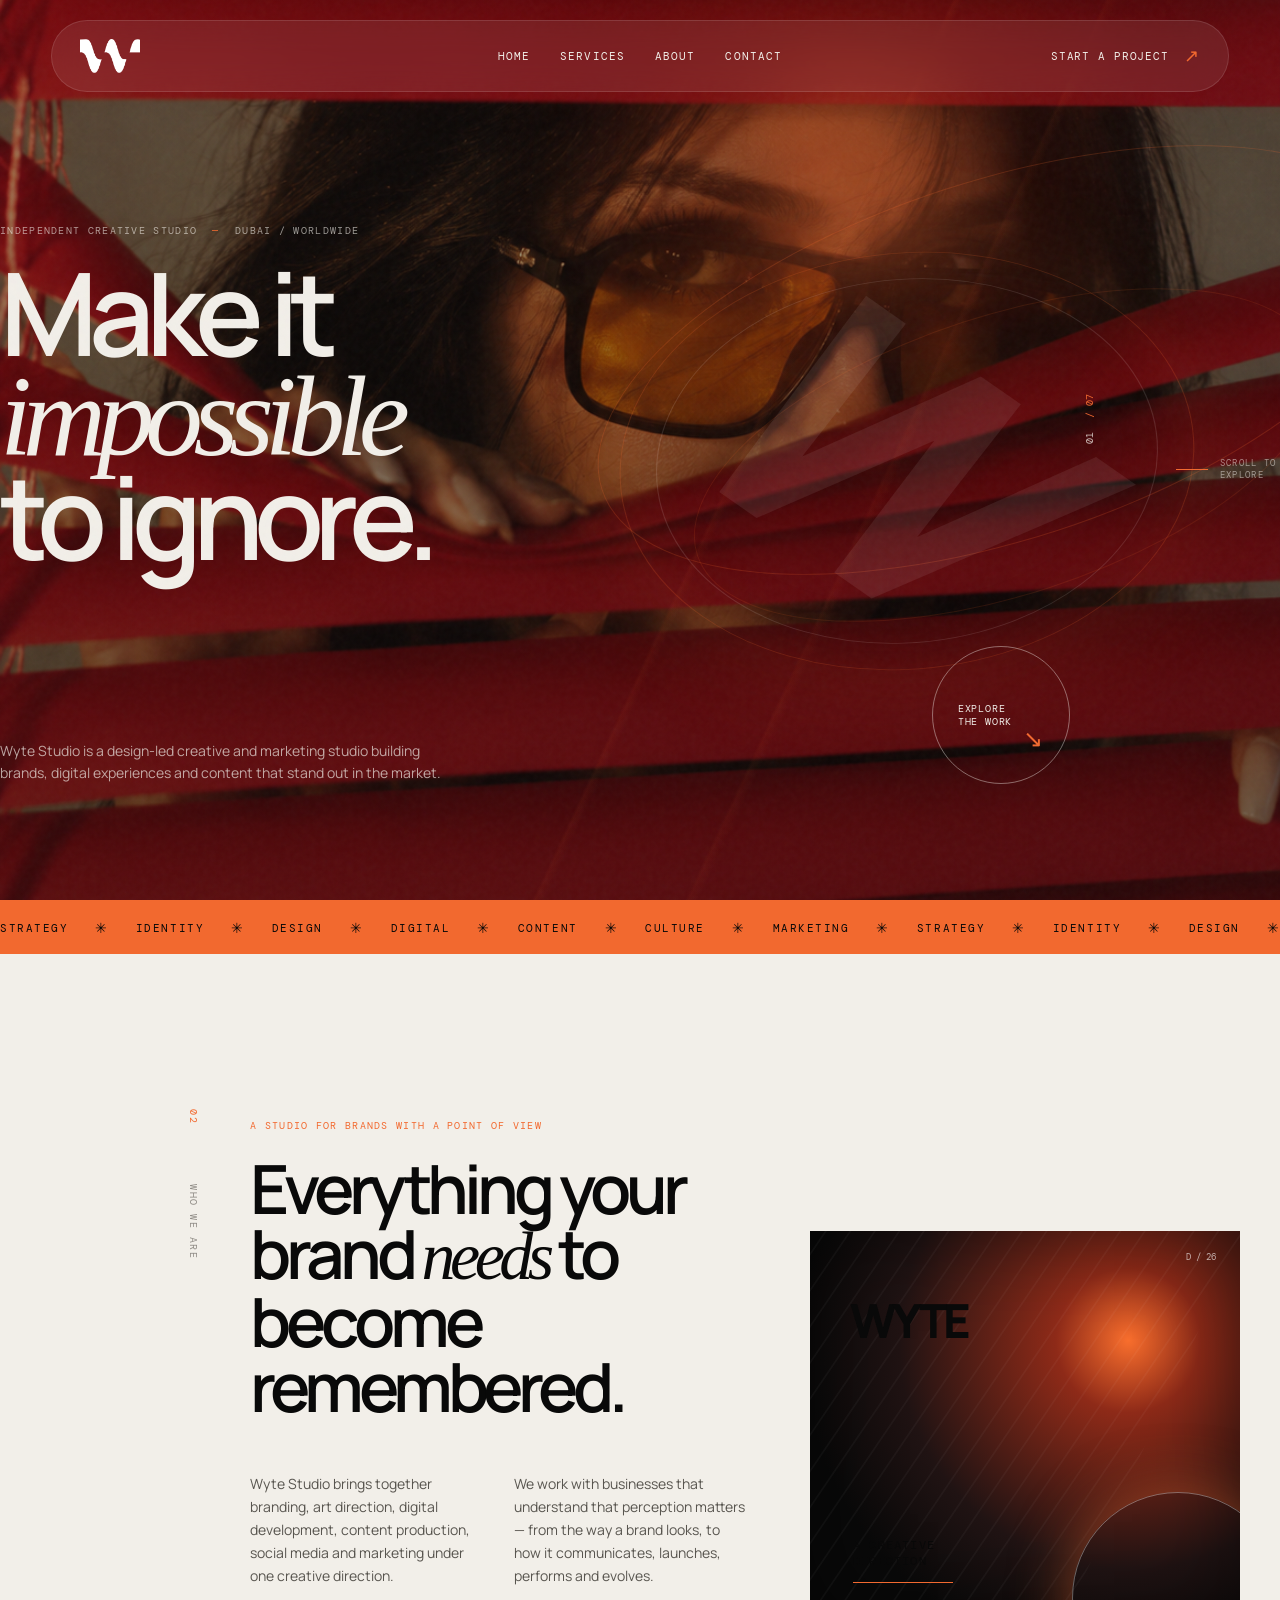
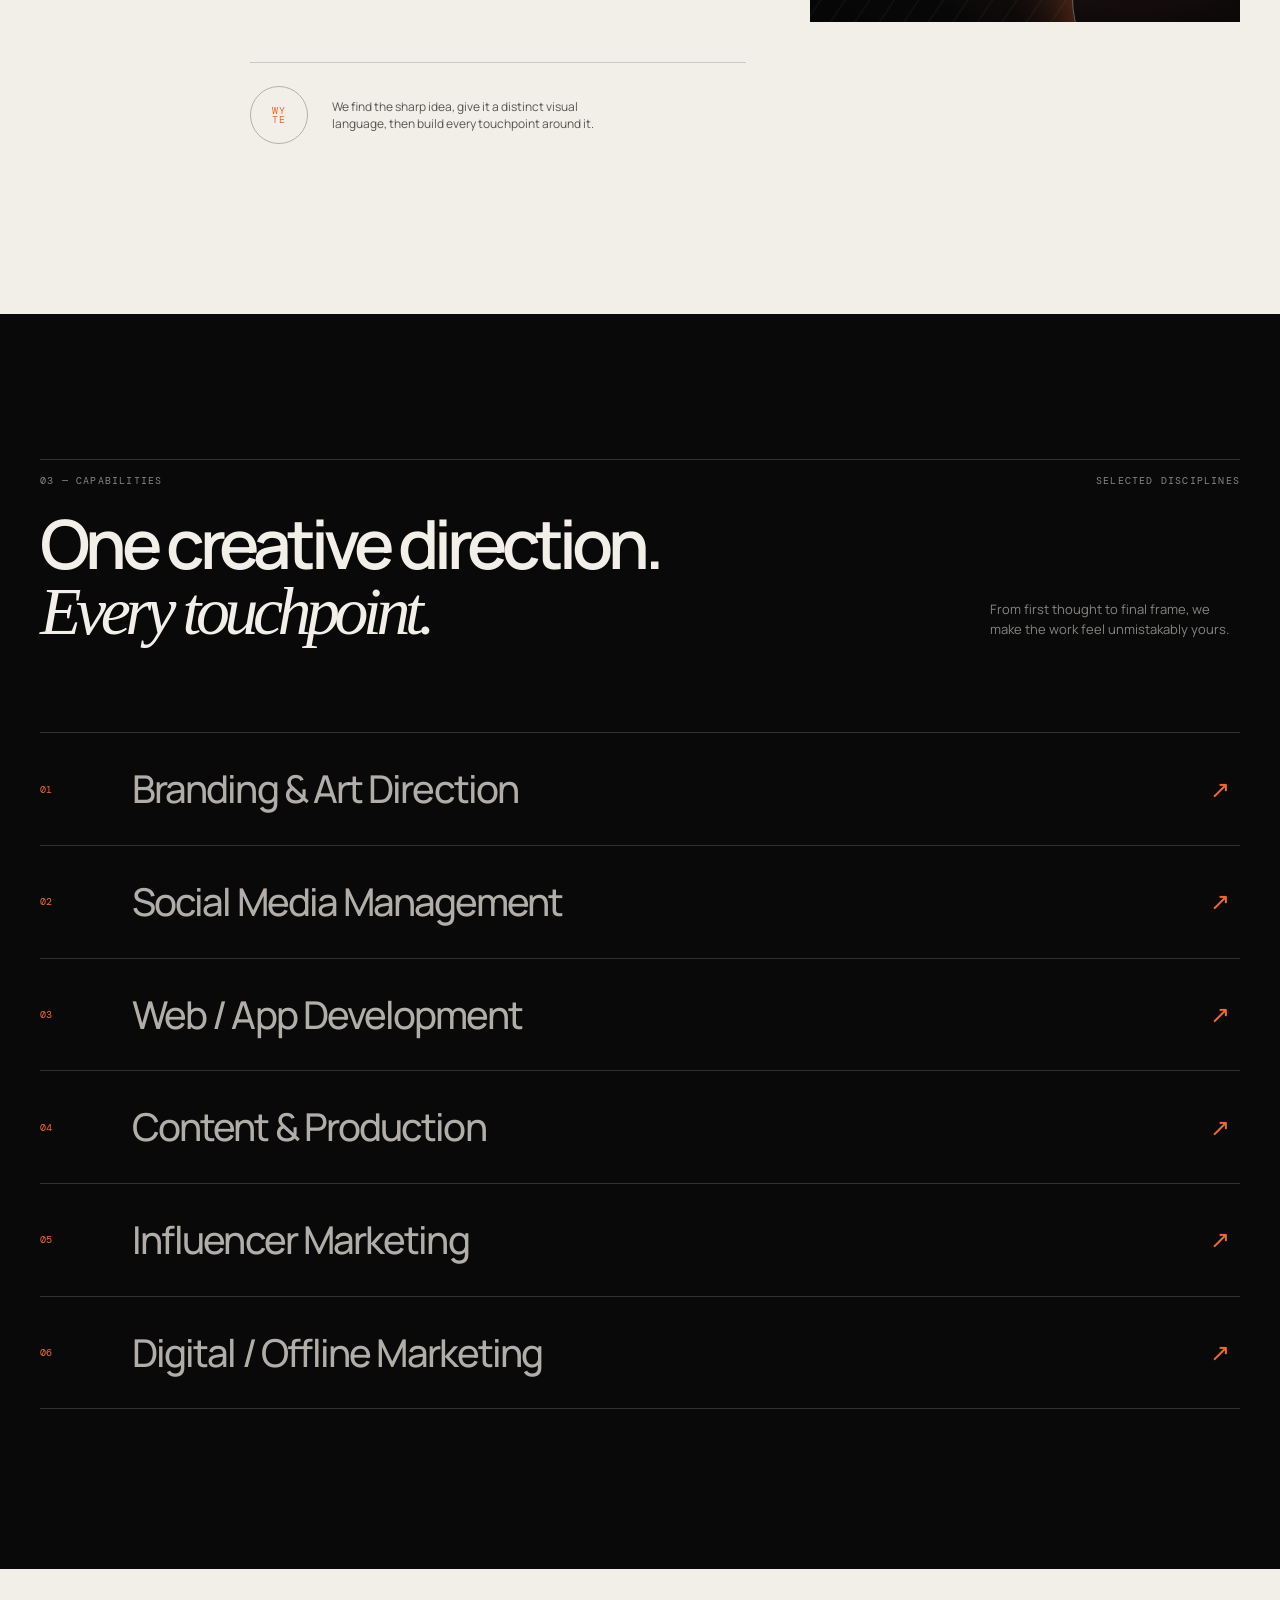
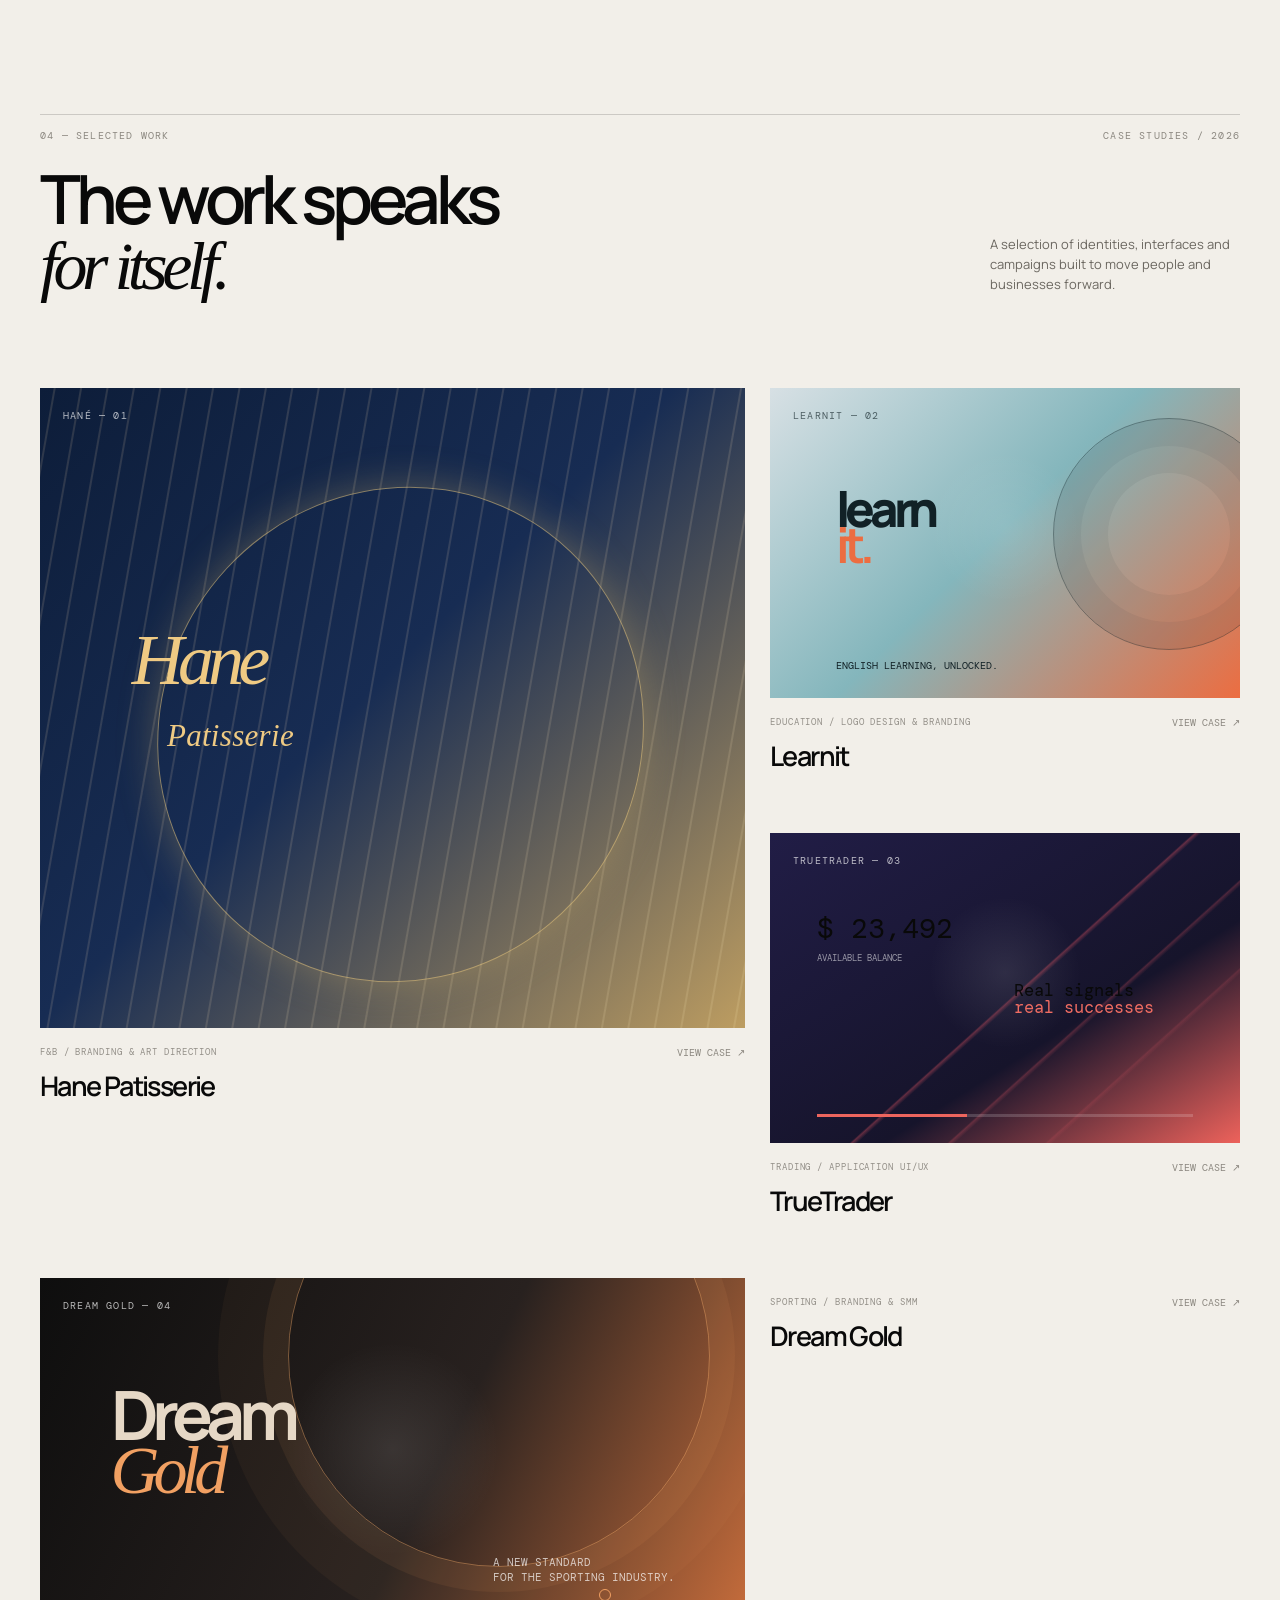
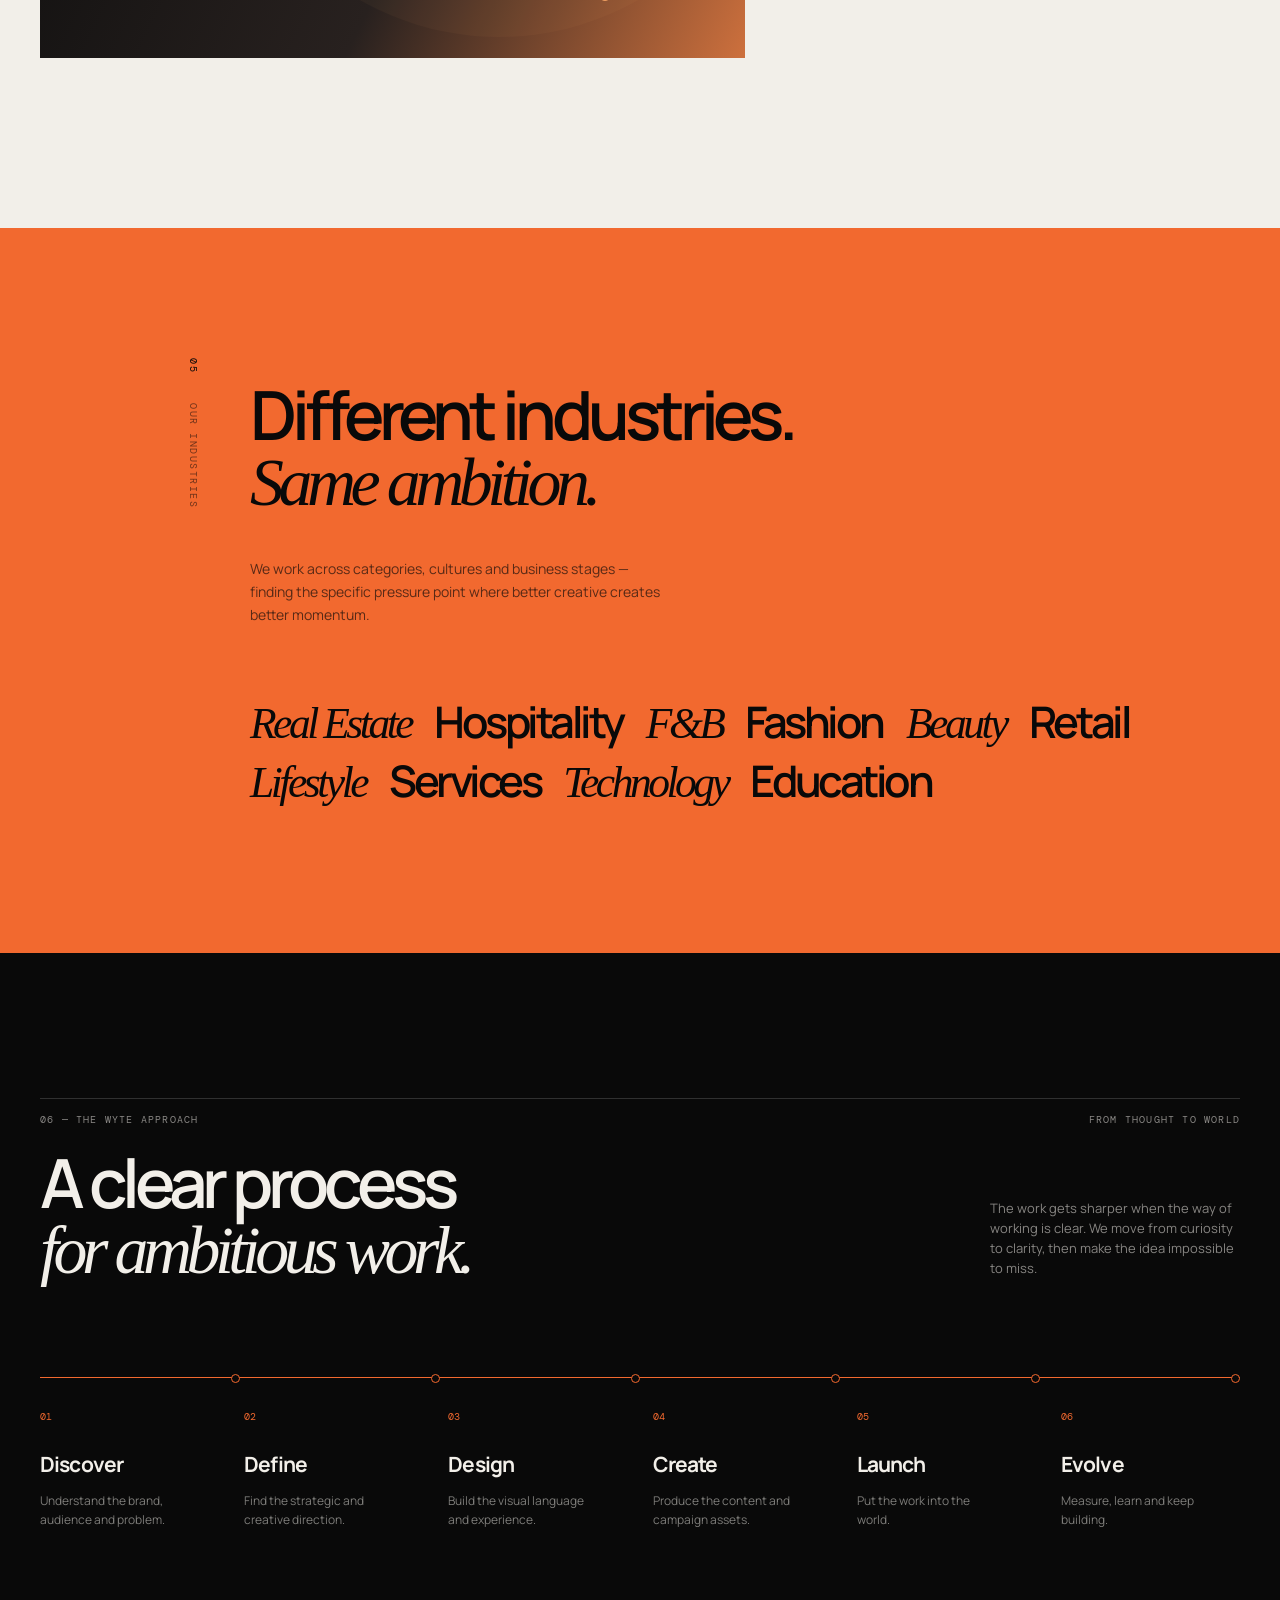
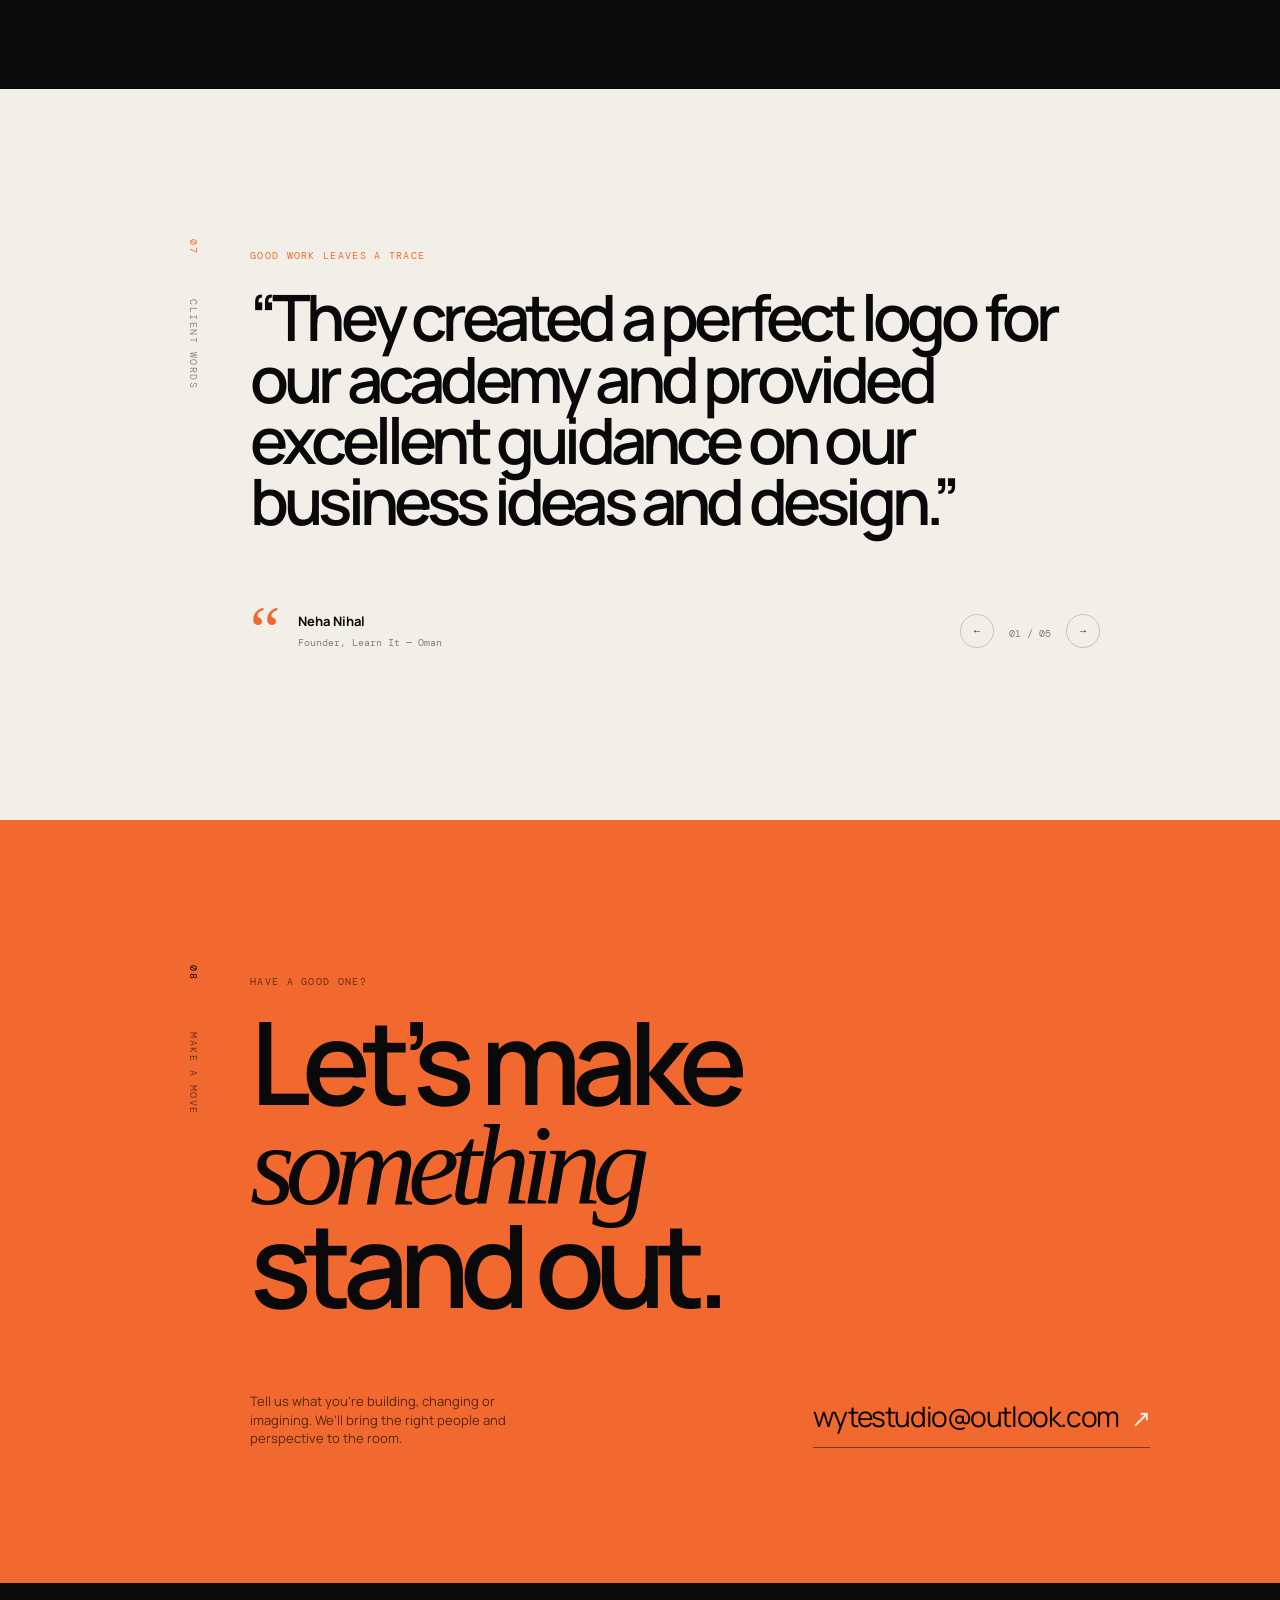
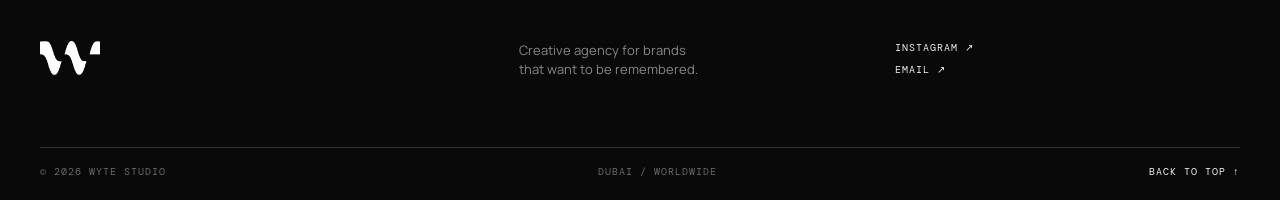
==== index.html @ 592cf868 "Update website styling and navigation" ====
<!doctype html>
<html lang="en">
  <head>
    <meta charset="UTF-8" />
    <meta name="viewport" content="width=device-width, initial-scale=1.0" />
    <meta name="theme-color" content="#090909" />
    <meta name="description" content="Wyte Studio is a design-led creative and marketing studio working across branding, digital, content and marketing." />
    <title>Wyte Studio — Creative Agency</title>
        <link rel="stylesheet" href="css/style.css">
  </head>
  <body>
    <div class="cursor-glow" aria-hidden="true"></div>
    <div class="noise" aria-hidden="true"></div>
    <header class="site-header" data-header>
      <a class="brand header-brand" href="#top" aria-label="Wyte Studio home">
        <img class="brand-logo-image" src="assets/images/logo.png" alt="Wyte Studio" />
      </a>
      <nav class="desktop-nav" aria-label="Primary navigation">
        <a href="#top">Home</a>
        <a href="#services">Services</a>
        <a href="#about">About</a>
        <a href="#contact">Contact</a>
      </nav>
      <a class="header-cta" href="#contact">Start a project <span>↗</span></a>
      <button class="menu-toggle" type="button" aria-label="Open menu" aria-expanded="false" data-menu-toggle>
        <span></span><span></span>
      </button>
    </header>

    <main id="top">
      <section class="hero section-dark" aria-labelledby="hero-title">
        <div class="hero-hover-background" aria-hidden="true"></div>
        <div class="hero-orbit orbit-one" aria-hidden="true"></div>
        <div class="hero-orbit orbit-two" aria-hidden="true"></div>
        <div class="hero-slice" aria-hidden="true"></div>
        <div class="hero-content container">
          <p class="eyebrow reveal">Independent creative studio <span>—</span> Dubai / Worldwide</p>
          <h1 id="hero-title" class="display reveal reveal-delay-1">Make it<br /><em>impossible</em><br />to ignore.</h1>
          <div class="hero-bottom reveal reveal-delay-2">
            <p class="hero-intro">Wyte Studio is a design-led creative and marketing studio building brands, digital experiences and content that stand out in the market.</p>
            <a class="circle-link" href="#work" aria-label="Explore selected work"><span>Explore<br />the work</span><b>↘</b></a>
          </div>
        </div>
        <div class="hero-index" aria-hidden="true">01 <span>/ 07</span></div>
        <div class="scroll-cue" aria-hidden="true"><span></span> Scroll to explore</div>
      </section>

      <div class="marquee-band" aria-label="Wyte Studio services">
        <div class="marquee-track"><span>STRATEGY</span><b>✳</b><span>IDENTITY</span><b>✳</b><span>DESIGN</span><b>✳</b><span>DIGITAL</span><b>✳</b><span>CONTENT</span><b>✳</b><span>CULTURE</span><b>✳</b><span>MARKETING</span><b>✳</b><span>STRATEGY</span><b>✳</b><span>IDENTITY</span><b>✳</b><span>DESIGN</span><b>✳</b></div>
      </div>

      <section class="about section-light" id="about" aria-labelledby="about-title">
        <div class="container about-grid">
          <div class="section-label reveal"><span>02</span><span>Who we are</span></div>
          <div class="about-main">
            <p class="eyebrow orange reveal">A studio for brands with a point of view</p>
            <h2 id="about-title" class="heading-xl reveal reveal-delay-1">Everything your brand <em>needs</em> to become remembered.</h2>
            <div class="about-copy reveal reveal-delay-2">
              <p>Wyte Studio brings together branding, art direction, digital development, content production, social media and marketing under one creative direction.</p>
              <p>We work with businesses that understand that perception matters — from the way a brand looks, to how it communicates, launches, performs and evolves.</p>
            </div>
            <div class="about-footer reveal reveal-delay-3">
              <span class="outline-stamp">WY<br />TE</span>
              <p>We find the sharp idea, give it a distinct visual language, then build every touchpoint around it.</p>
            </div>
          </div>
          <div class="about-art reveal reveal-delay-2" aria-label="Abstract Wyte Studio visual">
            <div class="art-frame"><span class="art-word">WYTE</span><span class="art-caption">A creative<br />direction</span><span class="art-line"></span><span class="art-corner">D / 26</span></div>
          </div>
        </div>
      </section>

      <section class="services section-dark" id="services" aria-labelledby="services-title">
        <div class="container">
          <div class="section-topline reveal"><span>03 — Capabilities</span><span>Selected disciplines</span></div>
          <div class="services-heading">
            <h2 id="services-title" class="heading-xl reveal">One creative direction.<br /><em>Every touchpoint.</em></h2>
            <p class="section-note reveal reveal-delay-1">From first thought to final frame, we make the work feel unmistakably yours.</p>
          </div>
          <div class="services-list" data-services-list>
            <article class="service-row reveal" data-service>
  <button type="button" class="service-trigger" aria-expanded="false"><span class="service-number">01</span><span class="service-name">Branding &amp; Art Direction</span><span class="service-arrow">↗</span></button>
              <div class="service-details"><p>We build identities that give brands a recognizable point of view. From strategy and naming to visual identity, art direction and brand systems, we create brands designed to remain relevant.</p><ul><li>Brand strategy</li><li>Naming &amp; positioning</li><li>Logo &amp; identity systems</li><li>Visual language</li><li>Campaign identity</li><li>Packaging &amp; application</li></ul></div>
            </article>
            <article class="service-row reveal reveal-delay-1" data-service>
              <button type="button" class="service-trigger" aria-expanded="false"><span class="service-number">02</span><span class="service-name">Social Media Management</span><span class="service-arrow">↗</span></button>
              <div class="service-details"><p>We build social ecosystems that combine strategy, creative direction, content and consistency — turning channels into an extension of the brand.</p><ul><li>Social strategy</li><li>Content planning</li><li>Creative direction</li><li>Static design</li><li>Reels &amp; short-form</li><li>Community management</li></ul></div>
            </article>
            <article class="service-row reveal reveal-delay-2" data-service>
              <button type="button" class="service-trigger" aria-expanded="false"><span class="service-number">03</span><span class="service-name">Web / App Development</span><span class="service-arrow">↗</span></button>
              <div class="service-details"><p>We design and develop websites and digital products that combine aesthetics, usability and performance — translating identity into functional digital experiences.</p><ul><li>Website design</li><li>UI / UX</li><li>Landing pages</li><li>Web development</li><li>Application design</li><li>E-commerce</li></ul></div>
            </article>
            <article class="service-row reveal reveal-delay-3" data-service>
              <button type="button" class="service-trigger" aria-expanded="false"><span class="service-number">04</span><span class="service-name">Content &amp; Production</span><span class="service-arrow">↗</span></button>
              <div class="service-details"><p>We create content from concept to final frame. Our production capabilities cover creative concept, scripting, art direction, photography, videography, editing and motion.</p><ul><li>Creative concept</li><li>Script development</li><li>Photography</li><li>Videography</li><li>Video editing</li><li>Motion graphics</li></ul></div>
            </article>
            <article class="service-row reveal" data-service>
              <button type="button" class="service-trigger" aria-expanded="false"><span class="service-number">05</span><span class="service-name">Influencer Marketing</span><span class="service-arrow">↗</span></button>
              <div class="service-details"><p>We connect brands with relevant creators to develop campaigns that feel native to their audience while remaining aligned with the brand.</p><ul><li>Influencer strategy</li><li>Creator selection</li><li>Campaign concepts</li><li>Creator partnerships</li><li>Content direction</li><li>Performance tracking</li></ul></div>
            </article>
            <article class="service-row reveal" data-service>
              <button type="button" class="service-trigger" aria-expanded="false"><span class="service-number">06</span><span class="service-name">Digital / Offline Marketing</span><span class="service-arrow">↗</span></button>
              <div class="service-details"><p>We create campaigns that live beyond the screen — connecting paid digital, launches, outdoor media, print and integrated marketing.</p><ul><li>Digital campaigns</li><li>Meta advertising</li><li>Google advertising</li><li>Lead generation</li><li>Outdoor advertising</li><li>Integrated marketing</li></ul></div>
            </article>
          </div>
        </div>
      </section>

      <section class="work section-light" id="work" aria-labelledby="work-title">
        <div class="container">
          <div class="section-topline reveal"><span>04 — Selected work</span><span>Case studies / 2026</span></div>
          <div class="work-intro">
            <h2 id="work-title" class="heading-xl reveal">The work speaks<br /><em>for itself.</em></h2>
            <p class="section-note reveal reveal-delay-1">A selection of identities, interfaces and campaigns built to move people and businesses forward.</p>
          </div>
          <div class="case-grid">
            <article class="case-card case-large reveal" data-case="hane" role="button" tabindex="0" aria-label="Open Hane Patisserie case study">
              <div class="case-visual visual-hane"><span class="visual-kicker">Hané — 01</span><span class="visual-script">Hane</span><span class="visual-script small">Patisserie</span><i></i></div>
              <div class="case-meta"><div><p class="case-type">F&amp;B / Branding &amp; Art Direction</p><h3>Hane Patisserie</h3></div><span class="case-link">View case ↗</span></div>
            </article>
            <article class="case-card reveal reveal-delay-1" data-case="learnit" role="button" tabindex="0" aria-label="Open Learnit case study">
              <div class="case-visual visual-learnit"><span class="visual-kicker">Learnit — 02</span><div class="learnit-mark">learn<br /><b>it.</b></div><span class="learnit-line">English learning, unlocked.</span></div>
              <div class="case-meta"><div><p class="case-type">Education / Logo Design &amp; Branding</p><h3>Learnit</h3></div><span class="case-link">View case ↗</span></div>
            </article>
            <article class="case-card reveal reveal-delay-2" data-case="truetrader" role="button" tabindex="0" aria-label="Open TrueTrader case study">
              <div class="case-visual visual-trader"><span class="visual-kicker">TrueTrader — 03</span><span class="trader-balance">$ 23,492<small>Available Balance</small></span><span class="trader-signal">Real signals<br /><em>real successes</em></span><div class="trader-bar"></div></div>
              <div class="case-meta"><div><p class="case-type">Trading / Application UI/UX</p><h3>TrueTrader</h3></div><span class="case-link">View case ↗</span></div>
            </article>
            <article class="case-card case-wide reveal" data-case="dreamgold" role="button" tabindex="0" aria-label="Open Dream Gold case study">
              <div class="case-visual visual-dream"><span class="visual-kicker">Dream Gold — 04</span><span class="dream-title">Dream<br /><em>Gold</em></span><span class="dream-sport">A new standard<br />for the sporting industry.</span><span class="dream-orb"></span></div>
              <div class="case-meta"><div><p class="case-type">Sporting / Branding &amp; SMM</p><h3>Dream Gold</h3></div><span class="case-link">View case ↗</span></div>
            </article>
          </div>
        </div>
      </section>

      <section class="industries section-orange" aria-labelledby="industries-title">
        <div class="container industries-layout">
          <div class="section-label dark-label reveal"><span>05</span><span>Our industries</span></div>
          <div>
            <h2 id="industries-title" class="heading-xl reveal">Different industries.<br /><em>Same ambition.</em></h2>
            <p class="industry-copy reveal reveal-delay-1">We work across categories, cultures and business stages — finding the specific pressure point where better creative creates better momentum.</p>
            <div class="industry-cloud reveal reveal-delay-2"><span>Real Estate</span><span>Hospitality</span><span>F&amp;B</span><span>Fashion</span><span>Beauty</span><span>Retail</span><span>Lifestyle</span><span>Services</span><span>Technology</span><span>Education</span></div>
          </div>
        </div>
      </section>

      <section class="approach section-dark" id="approach" aria-labelledby="approach-title">
        <div class="container">
          <div class="section-topline reveal"><span>06 — The Wyte approach</span><span>From thought to world</span></div>
          <div class="approach-head"><h2 id="approach-title" class="heading-xl reveal">A clear process<br /><em>for ambitious work.</em></h2><p class="section-note reveal reveal-delay-1">The work gets sharper when the way of working is clear. We move from curiosity to clarity, then make the idea impossible to miss.</p></div>
          <div class="process-line" aria-hidden="true"><span></span><span></span><span></span><span></span><span></span><span></span></div>
          <div class="process-grid">
            <article class="process-step reveal"><span>01</span><h3>Discover</h3><p>Understand the brand, audience and problem.</p></article>
            <article class="process-step reveal reveal-delay-1"><span>02</span><h3>Define</h3><p>Find the strategic and creative direction.</p></article>
            <article class="process-step reveal reveal-delay-2"><span>03</span><h3>Design</h3><p>Build the visual language and experience.</p></article>
            <article class="process-step reveal reveal-delay-3"><span>04</span><h3>Create</h3><p>Produce the content and campaign assets.</p></article>
            <article class="process-step reveal reveal-delay-4"><span>05</span><h3>Launch</h3><p>Put the work into the world.</p></article>
            <article class="process-step reveal reveal-delay-5"><span>06</span><h3>Evolve</h3><p>Measure, learn and keep building.</p></article>
          </div>
        </div>
      </section>

      <section class="testimonials section-light" aria-labelledby="testimonials-title">
        <div class="container testimonial-layout">
          <div class="section-label reveal"><span>07</span><span>Client words</span></div>
          <div class="testimonial-main">
            <p class="eyebrow orange reveal">Good work leaves a trace</p>
            <h2 id="testimonials-title" class="heading-xl reveal reveal-delay-1">“They created a perfect logo for our academy and provided excellent guidance on our business ideas and design.”</h2>
            <div class="testimonial-byline reveal reveal-delay-2"><span class="quote-mark">“</span><div><strong>Neha Nihal</strong><span>Founder, Learn It — Oman</span></div><div class="testimonial-controls"><button type="button" data-testimonial-prev aria-label="Previous testimonial">←</button><span data-testimonial-count>01 / 05</span><button type="button" data-testimonial-next aria-label="Next testimonial">→</button></div></div>
          </div>
        </div>
      </section>

      <section class="contact section-orange" id="contact" aria-labelledby="contact-title">
        <div class="container contact-layout">
          <div class="section-label dark-label reveal"><span>08</span><span>Make a move</span></div>
          <div class="contact-main">
            <p class="eyebrow dark-eyebrow reveal">Have a good one?</p>
            <h2 id="contact-title" class="display contact-title reveal reveal-delay-1">Let’s make<br /><em>something</em><br />stand out.</h2>
            <div class="contact-bottom reveal reveal-delay-2"><p>Tell us what you’re building, changing or imagining. We’ll bring the right people and perspective to the room.</p><a class="contact-link" href="mailto:wytestudio@outlook.com">wytestudio@outlook.com <span>↗</span></a></div>
          </div>
        </div>
      </section>
    </main>

    <div class="case-modal" data-case-modal aria-hidden="true" role="dialog" aria-modal="true" aria-labelledby="case-modal-title">
      <div class="case-modal-backdrop" data-case-close></div>
      <div class="case-modal-card">
        <button class="case-modal-close" type="button" data-case-close aria-label="Close case study">×</button>
        <p class="eyebrow orange" data-case-modal-kicker>Selected work</p>
        <h2 class="heading-xl" id="case-modal-title" data-case-modal-title>Case study</h2>
        <div class="case-modal-body"><p data-case-modal-description></p><div class="case-modal-meta"><span data-case-modal-industry></span><span data-case-modal-services></span></div></div>
      </div>
    </div>

    <footer class="site-footer section-dark">
      <div class="container footer-top"><a class="brand footer-brand" href="#top"><img class="brand-logo-image" src="assets/images/logo.png" alt="Wyte Studio" /></a><p>Creative agency for brands<br />that want to be remembered.</p><div class="footer-links"><a href="https://www.instagram.com/wytestudio" target="_blank" rel="noreferrer">Instagram ↗</a><a href="mailto:wytestudio@outlook.com">Email ↗</a></div></div>
      <div class="container footer-bottom"><span>© 2026 Wyte Studio</span><span>Dubai / Worldwide</span><a href="#top">Back to top ↑</a></div>
    </footer>
    <div class="mobile-menu" data-mobile-menu aria-hidden="true"><nav><a href="#top">Home</a><a href="#services">Services</a><a href="#about">About</a><a href="#contact">Contact <span>↗</span></a></nav></div>
        <script src="js/main.js"></script>
  </body>
</html>
---- css/style.css ----
@import url('https://fonts.googleapis.com/css2?family=DM+Mono:wght@400;500&family=Manrope:wght@400;500;600;700;800&display=swap');

:root { --ink:#090909; --paper:#f2efe9; --warm:#f2692f; --muted:#8f8b85; --line:rgba(255,255,255,.16); --paper-line:rgba(9,9,9,.16); --serif:Georgia, 'Times New Roman', serif; --sans:'Manrope', Arial, sans-serif; --mono:'DM Mono', monospace; }
* { box-sizing:border-box; }
html { scroll-behavior:smooth; }
body { margin:0; color:var(--paper); background:var(--ink); font-family:var(--sans); font-size:16px; line-height:1.45; overflow-x:hidden; }
body.menu-open, body.modal-open { overflow:hidden; }
a { color:inherit; text-decoration:none; }
button { font:inherit; color:inherit; }
.container { width:min(1240px, calc(100% - 80px)); margin:0 auto; position:relative; z-index:1; }
.section-dark { background:var(--ink); color:var(--paper); }
.section-light { background:var(--paper); color:var(--ink); }
.section-orange { background:var(--warm); color:var(--ink); }
.noise { position:fixed; inset:0; z-index:20; pointer-events:none; opacity:.04; background-image:url("data:image/svg+xml,%3Csvg viewBox='0 0 160 160' xmlns='http://www.w3.org/2000/svg'%3E%3Cfilter id='n'%3E%3CfeTurbulence type='fractalNoise' baseFrequency='.9' numOctaves='3' stitchTiles='stitch'/%3E%3C/filter%3E%3Crect width='100%25' height='100%25' filter='url(%23n)' opacity='.9'/%3E%3C/svg%3E"); }
.cursor-glow { position:fixed; top:0; left:0; width:360px; height:360px; z-index:0; pointer-events:none; border-radius:50%; background:radial-gradient(circle, rgba(242,105,47,.16), rgba(242,105,47,0) 68%); filter:blur(14px); transition:transform .16s ease-out; }
.site-header { height:82px; display:flex; align-items:center; justify-content:space-between; padding:0 40px; position:fixed; top:0; left:0; right:0; z-index:30; color:var(--paper); mix-blend-mode:normal; transition:background .35s ease, border-color .35s ease, height .35s ease; }
.site-header.is-scrolled { height:68px; background:rgba(9,9,9,.82); backdrop-filter:blur(18px); border-bottom:1px solid rgba(255,255,255,.1); }
.brand { display:inline-flex; align-items:center; gap:11px; letter-spacing:.1em; font-weight:800; font-size:18px; }
.brand-mark { width:25px; height:25px; display:flex; gap:2px; align-items:flex-end; transform:skew(-13deg); }
.brand-mark i { width:7px; height:22px; display:block; background:currentColor; border-radius:7px 7px 2px 2px; }
.brand-mark i:nth-child(2) { height:17px; transform:translateY(4px); }
.brand-mark i:nth-child(3) { height:22px; transform:scaleX(.78); }
.brand-wordmark small { display:block; font-family:var(--mono); font-weight:400; font-size:7px; letter-spacing:.35em; margin-top:-3px; margin-left:2px; }
.brand-logo-image { display:block; width:118px; height:auto; max-height:none; object-fit:contain; object-position:left center; flex:0 0 auto; }
.header-brand, .footer-brand { display:inline-flex; align-items:center; width:60px; min-height:0; line-height:0; }
.header-brand .brand-logo-image, .footer-brand .brand-logo-image { width:60px; height:auto; max-height:none; }
.header-brand { position:relative; z-index:2; }
.footer-brand { justify-self:start; align-self:start; }
@media (max-width: 520px) {
  .header-brand, .footer-brand { width:100px; }
  .header-brand .brand-logo-image, .footer-brand .brand-logo-image { width:100px; }
}
.desktop-nav { position:absolute; left:50%; transform:translateX(-50%); display:flex; gap:30px; font:11px var(--mono); text-transform:uppercase; letter-spacing:.1em; }
.desktop-nav a, .header-cta, .footer-links a { transition:color .25s ease; }
.desktop-nav a:hover, .header-cta:hover, .footer-links a:hover { color:var(--warm); }
.header-cta { font:11px var(--mono); text-transform:uppercase; letter-spacing:.08em; }
.header-cta span { display:inline-block; color:var(--warm); font-size:18px; line-height:0; margin-left:7px; transform:translateY(2px); }
.menu-toggle { display:none; background:none; border:0; padding:8px 0; width:29px; cursor:pointer; }
.menu-toggle span { display:block; height:1px; background:currentColor; margin:7px 0; transition:transform .3s ease; }
.hero { min-height:100vh; padding:170px 0 72px; display:flex; align-items:center; position:relative; overflow:hidden; }
.hero:before { content:''; position:absolute; top:-16%; right:7%; width:52vw; height:72vh; border-radius:50%; background:radial-gradient(ellipse, rgba(242,105,47,.48) 0, rgba(142,32,11,.22) 31%, rgba(9,9,9,0) 70%); filter:blur(30px); }
.hero:after { content:''; position:absolute; inset:0; background:linear-gradient(115deg, transparent 56%, rgba(242,105,47,.06) 56.2%, transparent 56.7%), linear-gradient(115deg, transparent 65%, rgba(242,105,47,.05) 65.2%, transparent 65.8%); pointer-events:none; }
.hero-content { width:min(1240px, calc(100% - 80px)); }
.eyebrow { font:10px var(--mono); text-transform:uppercase; letter-spacing:.13em; color:rgba(242,239,233,.62); }
.eyebrow span { color:var(--warm); margin:0 8px; }
.display { margin:26px 0 0; font-size:clamp(64px, 9vw, 142px); letter-spacing:-.08em; line-height:.86; font-weight:600; max-width:1000px; }
.display em, .heading-xl em { font-family:var(--serif); font-weight:400; letter-spacing:-.08em; }
.hero-bottom { display:flex; justify-content:space-between; align-items:end; margin-top:80px; max-width:1070px; }
.hero-intro { width:450px; margin:0; color:rgba(242,239,233,.68); font-size:14px; line-height:1.55; }
.circle-link { width:138px; height:138px; display:flex; justify-content:center; align-items:center; gap:11px; border:1px solid rgba(242,239,233,.42); border-radius:50%; font:10px var(--mono); text-transform:uppercase; letter-spacing:.08em; transition:background .3s ease, border .3s ease, transform .3s ease; }
.circle-link b { color:var(--warm); font:24px var(--sans); align-self:flex-end; margin-bottom:29px; }
.circle-link:hover { background:var(--warm); border-color:var(--warm); color:var(--ink); transform:rotate(-7deg); }
.circle-link:hover b { color:var(--ink); }
.hero-index { position:absolute; right:40px; bottom:80px; font:10px var(--mono); color:rgba(242,239,233,.8); writing-mode:vertical-rl; transform:rotate(180deg); }
.hero-index span { color:var(--warm); margin-top:8px; }
.scroll-cue { position:absolute; left:40px; bottom:30px; font:9px var(--mono); text-transform:uppercase; letter-spacing:.15em; color:rgba(242,239,233,.55); display:flex; gap:12px; align-items:center; }
.scroll-cue span { width:34px; height:1px; background:var(--warm); }
.hero-slice { position:absolute; z-index:0; width:490px; height:490px; right:10%; top:24%; border:1px solid rgba(242,105,47,.22); border-radius:50%; transform:rotate(35deg) skew(-18deg); box-shadow:0 0 120px rgba(242,105,47,.12), inset 0 0 80px rgba(242,105,47,.08); }
.hero-slice:after { content:'W'; position:absolute; inset:30px; border:1px solid rgba(242,239,233,.12); color:rgba(242,239,233,.08); border-radius:50%; font:340px/.8 var(--sans); font-weight:800; text-align:center; padding-top:80px; }
.hero-orbit { position:absolute; border-radius:50%; border:1px solid rgba(242,105,47,.2); z-index:0; }
.orbit-one { width:840px; height:360px; right:-11%; top:20%; transform:rotate(-18deg); }
.orbit-two { width:650px; height:280px; right:-4%; top:35%; transform:rotate(-18deg); opacity:.6; }
.marquee-band { overflow:hidden; background:var(--warm); color:var(--ink); padding:18px 0 17px; font:11px var(--mono); letter-spacing:.14em; white-space:nowrap; }
.marquee-track { width:max-content; display:flex; align-items:center; gap:27px; animation:marquee 26s linear infinite; }
.marquee-track b { font-family:var(--sans); font-size:14px; font-weight:400; }
@keyframes marquee { to { transform:translateX(-50%); } }
.about { padding:155px 0 170px; }
.about-grid { display:grid; grid-template-columns:160px minmax(0,1fr) 37%; gap:50px; }
.section-label { font:10px var(--mono); text-transform:uppercase; letter-spacing:.15em; color:var(--muted); display:flex; justify-content:space-between; align-items:flex-start; writing-mode:vertical-rl; transform:rotate(180deg); height:150px; }
.section-label span:first-child { color:var(--warm); }
.about-main { max-width:680px; }
.orange { color:var(--warm); }
.heading-xl { font-size:clamp(45px, 5.3vw, 80px); line-height:.96; letter-spacing:-.075em; font-weight:600; margin:24px 0 0; }
.about-copy { display:grid; grid-template-columns:1fr 1fr; gap:32px; max-width:570px; margin-top:52px; color:#58554f; font-size:14px; line-height:1.65; }
.about-copy p { margin:0; }
.about-footer { border-top:1px solid var(--paper-line); margin-top:75px; padding-top:23px; display:flex; gap:24px; align-items:center; color:#58554f; font-size:12px; }
.about-footer p { max-width:270px; margin:0; }
.outline-stamp { width:58px; height:58px; border:1px solid #b4b0a8; border-radius:50%; display:flex; align-items:center; justify-content:center; font:10px/.9 var(--mono); letter-spacing:.08em; color:var(--warm); }
.about-art { min-height:450px; display:flex; align-items:center; justify-content:flex-end; }
.art-frame { width:100%; aspect-ratio:1.1; max-width:430px; position:relative; overflow:hidden; background:radial-gradient(circle at 74% 28%, #f86e2d, #8e2a18 17%, #201313 54%, #090909 77%); box-shadow:inset 0 0 90px rgba(0,0,0,.45); }
.art-frame:before { content:''; position:absolute; inset:0; background:repeating-linear-gradient(102deg, transparent 0 9px, rgba(255,255,255,.08) 10px 11px, transparent 12px 24px); transform:skew(-25deg) translateX(-20%); opacity:.45; }
.art-frame:after { content:''; position:absolute; width:210px; height:210px; border:1px solid rgba(255,255,255,.35); border-radius:50%; right:-44px; bottom:-82px; box-shadow:0 0 60px rgba(242,105,47,.5); }
.art-word { position:absolute; z-index:1; left:40px; top:55px; font-size:47px; font-weight:800; letter-spacing:-.09em; }
.art-caption { position:absolute; z-index:1; left:43px; bottom:53px; font:12px/1.35 var(--mono); text-transform:uppercase; letter-spacing:.1em; }
.art-line { position:absolute; z-index:1; left:43px; bottom:39px; width:100px; height:1px; background:var(--warm); }
.art-corner { position:absolute; z-index:1; right:24px; top:20px; font:9px var(--mono); color:rgba(255,255,255,.65); }
.services { padding:145px 0 160px; }
.section-topline { display:flex; justify-content:space-between; border-top:1px solid var(--line); padding-top:14px; font:10px var(--mono); text-transform:uppercase; letter-spacing:.12em; color:rgba(242,239,233,.55); }
.services-heading, .work-intro, .approach-head { display:flex; justify-content:space-between; align-items:flex-end; gap:50px; margin-bottom:88px; }
.services-heading .heading-xl, .work-intro .heading-xl, .approach-head .heading-xl { max-width:800px; }
.section-note { max-width:250px; margin:0 0 5px; color:rgba(242,239,233,.54); font-size:13px; line-height:1.55; }
.services-list { border-top:1px solid var(--line); }
.service-row { border-bottom:1px solid var(--line); overflow:hidden; }
.service-trigger { width:100%; display:grid; grid-template-columns:70px 1fr 30px; align-items:center; gap:22px; padding:28px 0; border:0; background:transparent; cursor:pointer; text-align:left; }
.service-number { font:10px var(--mono); color:var(--warm); }
.service-name { font-size:clamp(24px, 3vw, 40px); font-weight:500; letter-spacing:-.05em; transition:color .25s ease, padding .35s ease; }
.service-row:not(.is-active) .service-name { color:rgba(242,239,233,.72); }
.service-row:not(.is-active) .service-trigger:hover .service-name { color:var(--warm); padding-left:12px; }
.service-arrow { color:var(--warm); font-size:24px; transition:transform .3s ease; }
.service-row.is-active .service-arrow { transform:rotate(45deg); }
.service-details { max-height:0; opacity:0; display:grid; grid-template-columns:1fr 1fr; gap:30px; padding:0 52px 0 92px; transition:max-height .55s ease, opacity .35s ease, padding .55s ease; }
.service-row.is-active .service-details { max-height:230px; opacity:1; padding-bottom:35px; }
.service-details p { max-width:400px; margin:0; color:rgba(242,239,233,.62); font-size:13px; line-height:1.65; }
.service-details ul { display:grid; grid-template-columns:1fr 1fr; gap:7px 20px; list-style:none; padding:0; margin:0; font:11px var(--mono); color:rgba(242,239,233,.75); text-transform:uppercase; }
.service-details li:before { content:'↗'; color:var(--warm); margin-right:8px; }
.work { padding:145px 0 170px; }
.work .section-topline { border-color:var(--paper-line); color:#8c8880; }
.work-intro .section-note { color:#6b6760; }
.case-grid { display:grid; grid-template-columns:1.2fr .8fr; gap:58px 25px; }
.case-card { min-width:0; cursor:pointer; }
.case-card.case-large { grid-row:span 2; }
.case-card.case-wide { grid-column:1 / -1; display:grid; grid-template-columns:1.2fr .8fr; gap:25px; align-items:start; }
.case-visual { position:relative; overflow:hidden; min-height:310px; isolation:isolate; transition:transform .45s cubic-bezier(.2,.8,.2,1), box-shadow .45s ease; }
.case-large .case-visual { min-height:640px; }
.case-wide .case-visual { min-height:380px; }
.case-visual:after { content:''; position:absolute; inset:0; z-index:-1; background:radial-gradient(circle at var(--pointer-x, 50%) var(--pointer-y, 45%), rgba(255,255,255,.16), transparent 26%); opacity:.6; transition:opacity .35s ease; }
.case-card:hover .case-visual { transform:translateY(-8px); box-shadow:0 23px 42px rgba(9,9,9,.14); }
.visual-kicker { position:absolute; top:21px; left:23px; z-index:2; font:10px var(--mono); text-transform:uppercase; letter-spacing:.12em; color:rgba(255,255,255,.7); }
.visual-hane { background:linear-gradient(135deg, #0d1d39, #172c53 47%, #bd9d61); }
.visual-hane:before { content:''; position:absolute; width:68%; height:78%; left:17%; top:15%; border:1px solid rgba(236,200,125,.55); border-radius:50%; transform:rotate(32deg); box-shadow:0 0 40px rgba(224,186,104,.32); }
.visual-hane:after { background:repeating-linear-gradient(100deg, transparent 0 13px, rgba(242,206,142,.28) 14px 15px, transparent 16px 26px); mix-blend-mode:screen; opacity:.5; }
.visual-script { position:absolute; z-index:1; left:13%; top:37%; color:#efca83; font:italic 72px/1 var(--serif); letter-spacing:-.08em; }
.visual-script.small { left:18%; top:52%; font-size:31px; letter-spacing:.01em; }
.visual-learnit { background:linear-gradient(135deg, #d7e0e4, #84b6bc 48%, #ec6d41); color:#112126; }
.visual-learnit:before { content:''; position:absolute; width:230px; height:230px; border:1px solid rgba(17,33,38,.4); border-radius:50%; top:30px; right:-45px; box-shadow:inset 0 0 0 27px rgba(17,33,38,.05), inset 0 0 0 54px rgba(17,33,38,.06); }
.visual-learnit .visual-kicker { color:rgba(17,33,38,.66); }
.learnit-mark { position:absolute; top:103px; left:14%; z-index:2; font-size:49px; line-height:.75; letter-spacing:-.11em; font-weight:800; }
.learnit-mark b { color:#ec6d41; }
.learnit-line { position:absolute; bottom:26px; left:14%; font:10px var(--mono); text-transform:uppercase; }
.visual-trader { background:linear-gradient(148deg, #211d46, #16142b 63%, #ed625b); }
.visual-trader:before { content:''; position:absolute; inset:0; background:linear-gradient(138deg, transparent 52%, rgba(231,86,99,.36) 52.3%, transparent 53%), linear-gradient(138deg, transparent 64%, rgba(231,86,99,.26) 64.3%, transparent 65%), linear-gradient(138deg, transparent 76%, rgba(231,86,99,.16) 76.3%, transparent 77%); }
.trader-balance { position:absolute; z-index:1; left:10%; top:25%; font:28px var(--mono); }
.trader-balance small { display:block; margin-top:5px; font:9px var(--mono); color:rgba(255,255,255,.55); text-transform:uppercase; }
.trader-signal { position:absolute; z-index:1; left:52%; top:48%; font:17px var(--mono); line-height:1.05; }
.trader-signal em { color:#ef6c62; font-style:normal; }
.trader-bar { position:absolute; bottom:26px; left:10%; right:10%; height:3px; background:linear-gradient(90deg, #ec655e 40%, rgba(255,255,255,.17) 40%); }
.visual-dream { background:linear-gradient(116deg, #0e0e0e, #28211f 55%, #cd703d); }
.visual-dream:before { content:''; position:absolute; width:420px; height:420px; right:5%; top:-35%; border:1px solid rgba(243,170,105,.45); border-radius:50%; box-shadow:0 0 0 25px rgba(243,170,105,.07), 0 0 0 70px rgba(243,170,105,.04); }
.dream-title { position:absolute; left:10%; top:29%; z-index:1; color:#e6d8c6; font-size:68px; font-weight:700; letter-spacing:-.09em; line-height:.78; }
.dream-title em { font-family:var(--serif); font-weight:400; color:#f1a062; }
.dream-sport { position:absolute; z-index:1; right:10%; bottom:19%; font:11px/1.4 var(--mono); text-transform:uppercase; color:rgba(255,255,255,.7); }
.dream-orb { position:absolute; z-index:1; right:19%; bottom:15%; width:12px; height:12px; border:1px solid #f1a062; border-radius:50%; }
.case-meta { display:flex; justify-content:space-between; align-items:flex-start; gap:15px; padding-top:18px; }
.case-type { margin:0 0 8px; color:#938f88; font:9px var(--mono); letter-spacing:.1em; text-transform:uppercase; }
.case-meta h3 { margin:0; font-size:27px; letter-spacing:-.06em; font-weight:600; }
.case-link { color:#8d8981; font:10px var(--mono); white-space:nowrap; text-transform:uppercase; }
.industries { padding:130px 0 145px; }
.industries-layout { display:grid; grid-template-columns:160px 1fr; gap:50px; }
.dark-label { color:rgba(9,9,9,.55); }
.dark-label span:first-child { color:var(--ink); }
.industry-copy { max-width:410px; margin:42px 0 70px; color:rgba(9,9,9,.66); font-size:14px; line-height:1.65; }
.industry-cloud { display:flex; flex-wrap:wrap; align-items:baseline; gap:5px 23px; max-width:890px; }
.industry-cloud span { color:var(--ink); font-size:clamp(24px, 3.4vw, 48px); font-weight:600; letter-spacing:-.08em; line-height:1.18; transition:color .25s ease; }
.industry-cloud span:nth-child(odd) { font-family:var(--serif); font-weight:400; font-style:italic; }
.industry-cloud span:hover { color:#fff; }
.approach { padding:145px 0 160px; }
.approach-head { margin-bottom:94px; }
.process-line { display:grid; grid-template-columns:repeat(6, 1fr); gap:0; margin-bottom:25px; }
.process-line span { height:1px; background:var(--warm); position:relative; }
.process-line span:after { content:''; position:absolute; right:0; top:-3px; width:7px; height:7px; border:1px solid var(--warm); border-radius:50%; background:var(--ink); }
.process-grid { display:grid; grid-template-columns:repeat(6, 1fr); gap:25px; }
.process-step span { color:var(--warm); font:10px var(--mono); }
.process-step h3 { margin:22px 0 13px; font-size:21px; letter-spacing:-.04em; }
.process-step p { margin:0; color:rgba(242,239,233,.5); font-size:12px; line-height:1.55; max-width:140px; }
.testimonials { padding:150px 0 165px; }
.testimonial-layout { display:grid; grid-template-columns:160px 1fr; gap:50px; }
.testimonial-main { max-width:850px; }
.testimonial-main .heading-xl { max-width:850px; font-size:clamp(40px, 5vw, 74px); }
.testimonial-byline { display:flex; align-items:center; gap:18px; margin-top:75px; }
.quote-mark { color:var(--warm); font:68px/.7 var(--serif); }
.testimonial-byline strong, .testimonial-byline span { display:block; }
.testimonial-byline strong { font-size:13px; }
.testimonial-byline div span { color:#837f77; font:10px var(--mono); margin-top:5px; }
.testimonial-controls { margin-left:auto; display:flex; align-items:center; gap:15px; font:10px var(--mono); color:#837f77; }
.testimonial-controls button { width:34px; height:34px; border:1px solid #c9c4ba; border-radius:50%; color:var(--ink); background:transparent; cursor:pointer; transition:background .2s ease, color .2s ease; }
.testimonial-controls button:hover { background:var(--warm); color:var(--ink); border-color:var(--warm); }
.contact { padding:145px 0 135px; min-height:690px; }
.contact-layout { display:grid; grid-template-columns:160px 1fr; gap:50px; }
.dark-eyebrow { color:rgba(9,9,9,.6); }
.contact-title { margin-top:24px; max-width:850px; }
.contact-bottom { display:flex; justify-content:space-between; align-items:end; max-width:900px; margin-top:78px; gap:40px; }
.contact-bottom p { max-width:290px; margin:0; color:rgba(9,9,9,.68); font-size:13px; }
.contact-link { font-size:clamp(19px, 2.2vw, 30px); letter-spacing:-.05em; border-bottom:1px solid rgba(9,9,9,.5); padding-bottom:10px; }
.contact-link span { color:var(--paper); font-size:24px; margin-left:8px; }
.site-footer { padding:58px 0 22px; }
.footer-top { display:grid; grid-template-columns:1.3fr 1fr 1fr; align-items:start; gap:30px; padding-bottom:68px; }
.footer-brand { align-self:start; }
.footer-top p { margin:0; color:rgba(242,239,233,.55); font-size:13px; }
.footer-links { display:flex; flex-direction:column; gap:9px; font:10px var(--mono); text-transform:uppercase; letter-spacing:.1em; }
.footer-bottom { border-top:1px solid var(--line); padding-top:17px; display:flex; justify-content:space-between; color:rgba(242,239,233,.42); font:10px var(--mono); text-transform:uppercase; letter-spacing:.1em; }
.footer-bottom a { color:var(--paper); }
.mobile-menu { display:none; }
.case-modal { position:fixed; inset:0; z-index:50; display:grid; place-items:center; padding:24px; visibility:hidden; opacity:0; transition:visibility .3s ease, opacity .3s ease; }
.case-modal.is-open { visibility:visible; opacity:1; }
.case-modal-backdrop { position:absolute; inset:0; background:rgba(9,9,9,.78); backdrop-filter:blur(12px); cursor:pointer; }
.case-modal-card { position:relative; width:min(760px, 100%); padding:58px clamp(28px, 6vw, 78px) 68px; background:var(--paper); color:var(--ink); box-shadow:0 30px 90px rgba(0,0,0,.35); transform:translateY(20px); transition:transform .45s cubic-bezier(.2,.8,.2,1); }
.case-modal.is-open .case-modal-card { transform:translateY(0); }
.case-modal-close { position:absolute; top:20px; right:25px; width:34px; height:34px; border:1px solid var(--paper-line); border-radius:50%; background:transparent; color:var(--ink); cursor:pointer; font-size:24px; line-height:1; }
.case-modal-close:hover { background:var(--warm); border-color:var(--warm); }
.case-modal-card .heading-xl { max-width:580px; margin-top:17px; }
.case-modal-body { display:grid; grid-template-columns:1fr 190px; gap:45px; margin-top:42px; padding-top:20px; border-top:1px solid var(--paper-line); }
.case-modal-body p { margin:0; max-width:480px; color:#5d5952; font-size:15px; line-height:1.7; }
.case-modal-meta { display:flex; flex-direction:column; gap:13px; font:10px var(--mono); text-transform:uppercase; letter-spacing:.08em; color:#78736c; }
.case-modal-meta span:before { content:'↗'; color:var(--warm); margin-right:7px; }
.reveal { opacity:0; transform:translateY(22px); transition:opacity .85s ease, transform .85s cubic-bezier(.2,.8,.2,1); }
.reveal.is-visible { opacity:1; transform:translateY(0); }
.reveal-delay-1 { transition-delay:.1s; } .reveal-delay-2 { transition-delay:.2s; } .reveal-delay-3 { transition-delay:.3s; } .reveal-delay-4 { transition-delay:.4s; } .reveal-delay-5 { transition-delay:.5s; }
@media (max-width: 900px) {
  .container, .hero-content { width:min(100% - 44px, 700px); }
  .site-header { padding:0 22px; }
  .desktop-nav, .header-cta { display:none; }
  .menu-toggle { display:block; }
  .site-header.is-scrolled { height:64px; }
  .mobile-menu { display:block; position:fixed; inset:0; z-index:25; background:var(--warm); color:var(--ink); transform:translateY(-100%); transition:transform .5s cubic-bezier(.2,.8,.2,1); padding:125px 22px 50px; }
  body.menu-open .mobile-menu { transform:translateY(0); }
  body.menu-open .menu-toggle span:first-child { transform:translateY(4px) rotate(45deg); } body.menu-open .menu-toggle span:last-child { transform:translateY(-4px) rotate(-45deg); }
  .mobile-menu nav { display:flex; flex-direction:column; gap:14px; }
  .mobile-menu a { border-bottom:1px solid rgba(9,9,9,.25); padding-bottom:13px; font-size:35px; letter-spacing:-.07em; }
  .mobile-menu a:last-child { color:var(--paper); border-color:var(--paper); margin-top:15px; font-size:18px; letter-spacing:-.03em; }
  .hero { min-height:840px; padding-top:145px; align-items:flex-start; }
  .hero-slice { width:330px; height:330px; right:-10%; top:42%; }
  .hero-slice:after { font-size:235px; padding-top:55px; }
  .orbit-one { width:570px; height:250px; right:-44%; top:47%; }
  .orbit-two { width:450px; height:200px; right:-38%; top:59%; }
  .display { font-size:clamp(56px, 16vw, 110px); }
  .hero-bottom { margin-top:55px; align-items:flex-start; }
  .hero-intro { width:245px; font-size:12px; }
  .circle-link { width:100px; height:100px; font-size:8px; } .circle-link b { margin-bottom:19px; }
  .hero-index { right:22px; bottom:74px; }
  .scroll-cue { left:22px; bottom:70px; }
  .about, .services, .work, .approach, .testimonials { padding:100px 0 110px; }
  .about-grid, .industries-layout, .testimonial-layout, .contact-layout { grid-template-columns:1fr; gap:37px; }
  .section-label { writing-mode:initial; transform:none; height:auto; justify-content:initial; gap:15px; }
  .about-main { max-width:none; }
  .about-art { min-height:0; justify-content:flex-start; }
  .about-art .art-frame { max-width:none; }
  .services-heading, .work-intro, .approach-head { display:block; margin-bottom:58px; }
  .services-heading .section-note, .work-intro .section-note, .approach-head .section-note { margin-top:28px; max-width:340px; }
  .service-trigger { grid-template-columns:40px 1fr 20px; gap:10px; padding:23px 0; }
  .service-details { grid-template-columns:1fr; padding-left:50px; gap:22px; }
  .service-row.is-active .service-details { max-height:390px; }
  .case-grid { grid-template-columns:1fr; gap:50px; }
  .case-card.case-large { grid-row:auto; }
  .case-card.case-wide { grid-column:auto; display:block; }
  .case-large .case-visual { min-height:500px; }
  .case-wide .case-visual { min-height:310px; }
  .industry-copy { margin:30px 0 44px; }
  .process-line { display:none; }
  .process-grid { grid-template-columns:1fr 1fr; gap:35px 22px; }
  .process-step h3 { margin-top:14px; }
  .contact { min-height:630px; padding:100px 0; }
  .contact-bottom { display:block; margin-top:58px; }
  .contact-link { display:inline-block; margin-top:28px; }
  .footer-top { grid-template-columns:1fr 1fr; gap:45px 20px; }
  .footer-top p { grid-column:1 / -1; grid-row:2; }
  .footer-links { grid-column:2; grid-row:1; }
  .footer-bottom { gap:16px; flex-wrap:wrap; }
  .case-modal-body { grid-template-columns:1fr; gap:28px; }
}
@media (max-width: 520px) {
  .hero { min-height:790px; }
  .hero-bottom { display:block; }
  .circle-link { margin-top:28px; }
  .about-copy { grid-template-columns:1fr; gap:17px; margin-top:35px; }
  .about-footer { margin-top:50px; }
  .heading-xl { font-size:clamp(42px, 13vw, 64px); }
  .service-name { font-size:22px; }
  .service-details ul { grid-template-columns:1fr; }
  .case-large .case-visual { min-height:400px; }
  .visual-script { font-size:55px; }
  .dream-title { font-size:54px; }
  .dream-sport { right:8%; font-size:9px; }
  .testimonial-byline { margin-top:50px; flex-wrap:wrap; }
  .testimonial-controls { width:100%; margin-left:0; justify-content:flex-end; }
  .contact-title { font-size:66px; }
}
@media (prefers-reduced-motion: reduce) {
  html { scroll-behavior:auto; }
  *, *::before, *::after { animation-duration:.01ms !important; animation-iteration-count:1 !important; transition-duration:.01ms !important; }
  .reveal { opacity:1; transform:none; }
}
/* ========================================
   LOGO SIZE ADJUSTMENT — MOBILE ONLY
   ======================================== */

@media (max-width: 520px) {
  .header-brand {
    width: 80px; /* Change mobile header logo container size */
  }

  .header-brand .brand-logo-image {
    width: 50px; /* Change mobile header logo size */
    height: auto;
  }

  .footer-brand {
    width: 80px; /* Change mobile footer logo container size */
  }

  .footer-brand .brand-logo-image {
    width: 50px; /* Change mobile footer logo size */
    height: auto;
  }
}
/* Homepage hero background image */
.hero {
  background-image:
    linear-gradient(
      rgba(9, 9, 9, 0.35),
      rgba(9, 9, 9, 0.55)
    ),
    url("../assets/images/b.png");
  background-size: cover;
  background-position: center;
  background-repeat: no-repeat;
}
/* Wyte Studio — Floating glass header box */
.site-header {
  left: 4%;
  right: 4%;
  top: 20px;
  width: 92%;
  height: 72px;
  padding: 0 28px;

  background: rgba(255, 255, 255, 0.08);
  border: 1px solid rgba(255, 255, 255, 0.12);
  border-radius: 40px;

  -webkit-backdrop-filter: blur(18px);
  backdrop-filter: blur(18px);

  box-sizing: border-box;
  transition:
    background 0.3s ease,
    border-color 0.3s ease,
    height 0.3s ease,
    top 0.3s ease;
}

/* Keep the glass effect when the header scrolls */
.site-header.is-scrolled {
  top: 12px;
  height: 64px;
  background: rgba(255, 255, 255, 0.08);
  border-color: rgba(255, 255, 255, 0.14);
}

/* Mobile spacing */
@media (max-width: 768px) {
  .site-header {
    left: 4%;
    right: 4%;
    width: 92%;
    padding: 0 18px;
    top: 12px;
  }

  .site-header.is-scrolled {
    top: 8px;
  }
}/* Alternate homepage background — does not affect layout */
.hero {
  position: relative;
  isolation: isolate;
}

.hero-hover-background {
  position: absolute;
  inset: 0;
  z-index: -1;
  background-image: url("../assets/images/hero-hover.jpg");
  background-size: cover;
  background-position: center;
  background-repeat: no-repeat;
  opacity: 0;
  pointer-events: none;
  transition: opacity 0.4s ease;
}

.hero.is-work-hover .hero-hover-background {
  opacity: 1;
}

.hero .hero-content,
.hero .hero-index,
.hero .scroll-cue {
  position: relative;
  z-index: 2;
}/* Mobile menu: keep every navigation link consistent */
.mobile-menu nav a {
  display: flex;
  align-items: center;
  justify-content: space-between;
  width: 100%;
  color: inherit;
  text-decoration: none;
  font: inherit;
  border: 0;
  background: transparent;
}

/* Remove the special styling from the Contact link */
.mobile-menu nav a span {
  display: none;
}

/* Preserve the same hover effect for every menu item */
.mobile-menu nav a:hover,
.mobile-menu nav a:focus-visible {
  color: inherit;
  opacity: 0.65;
}
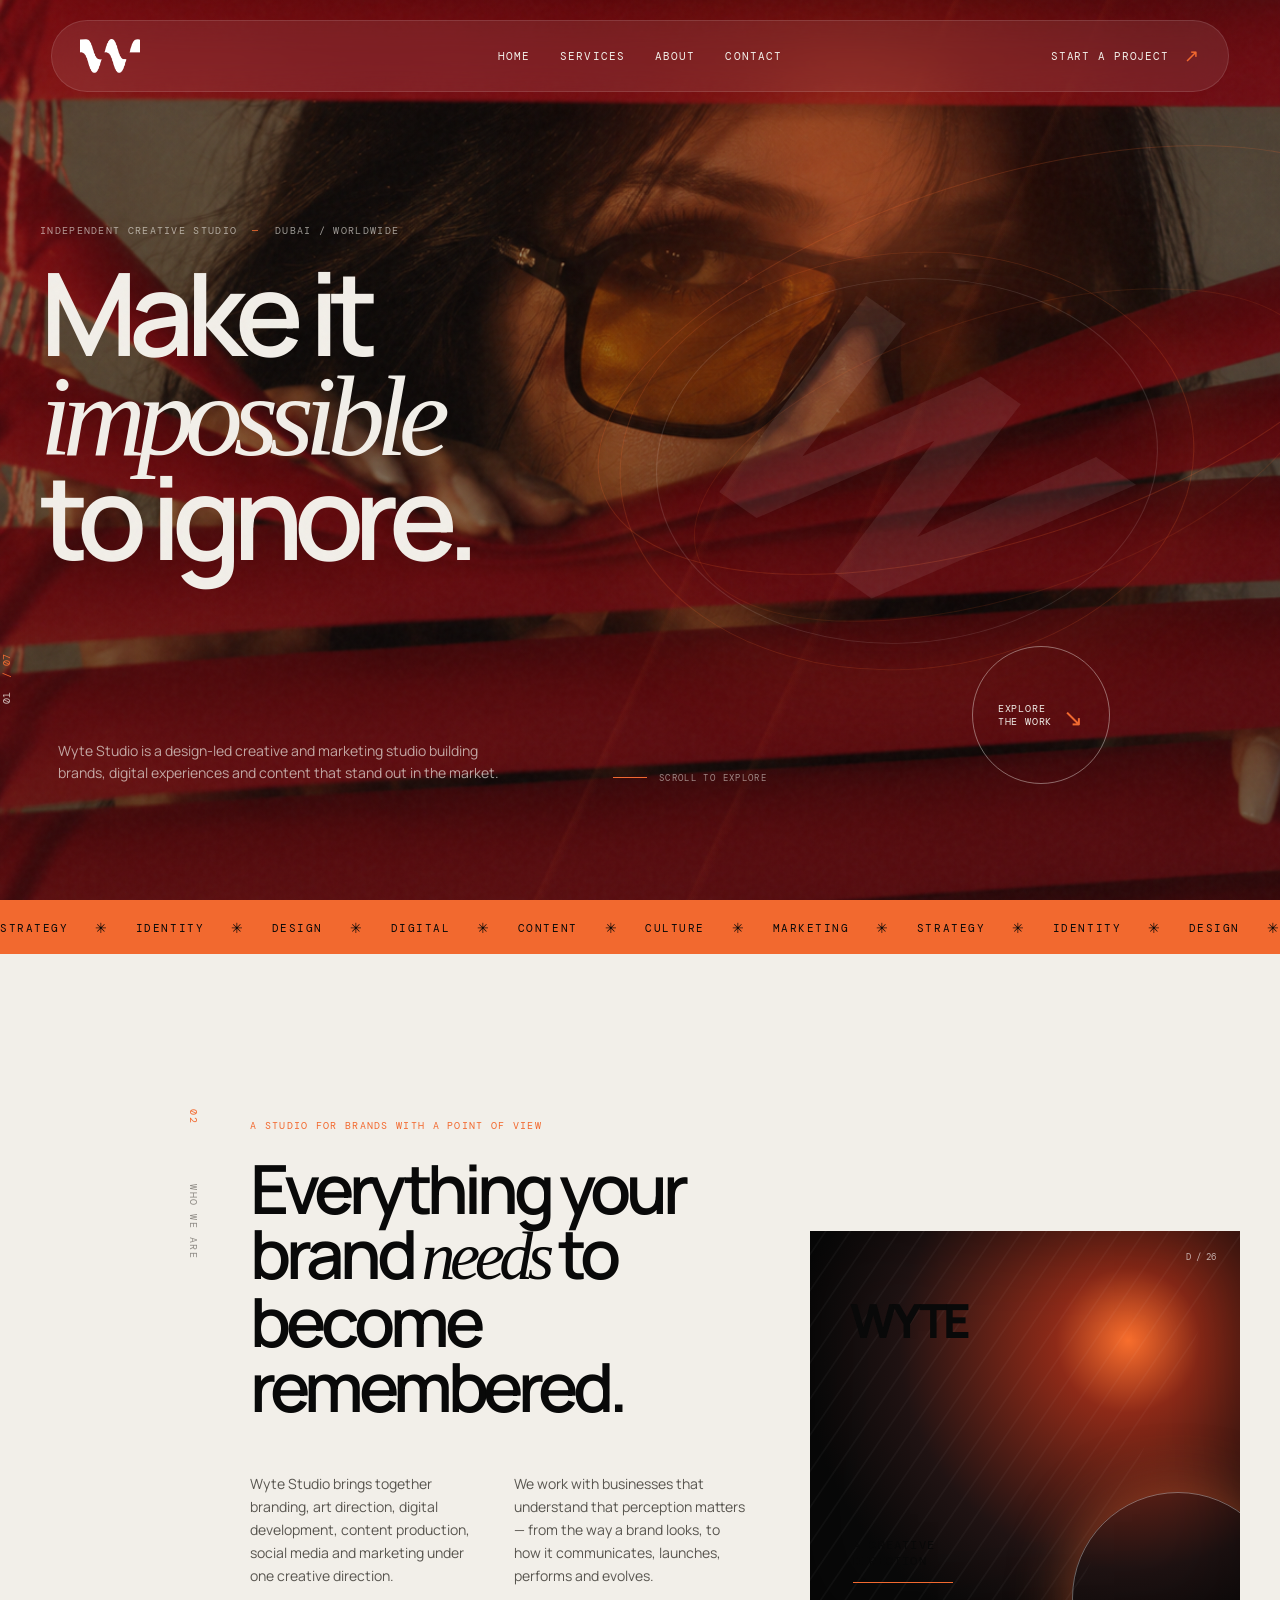
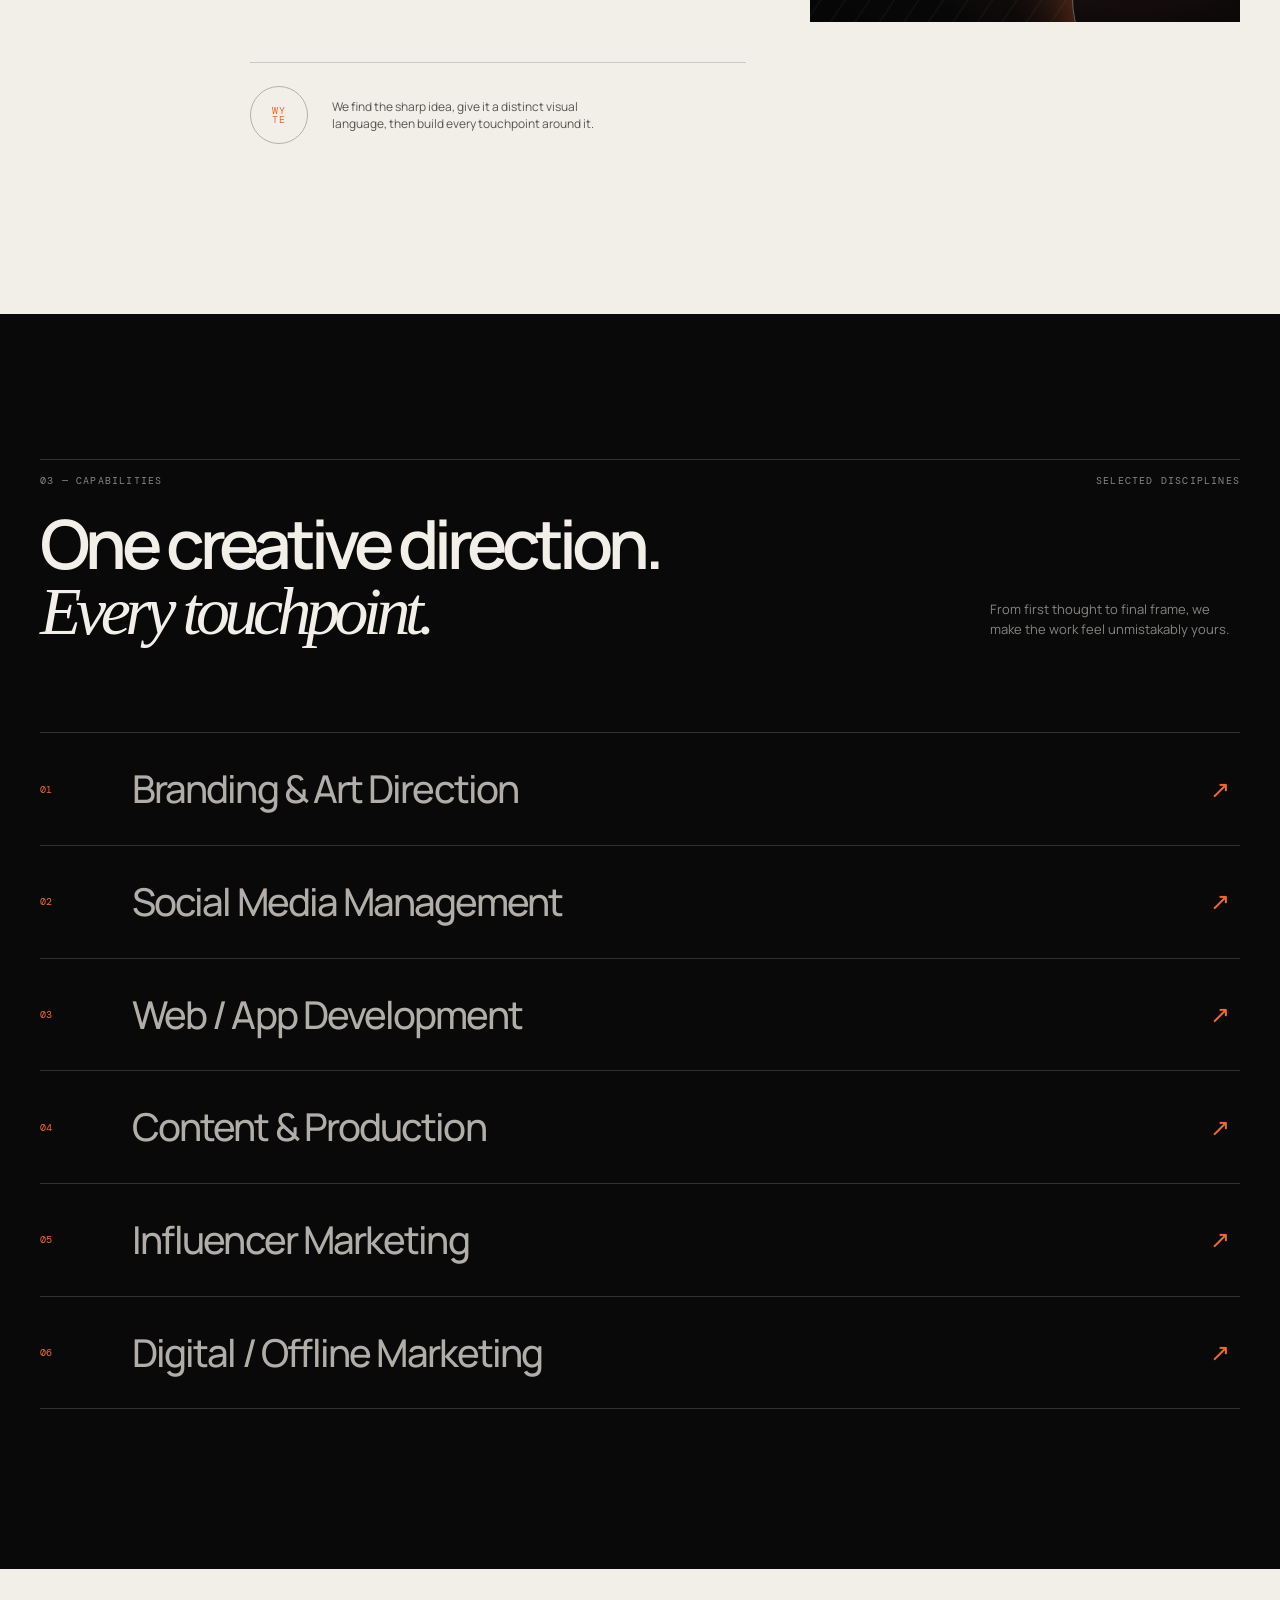
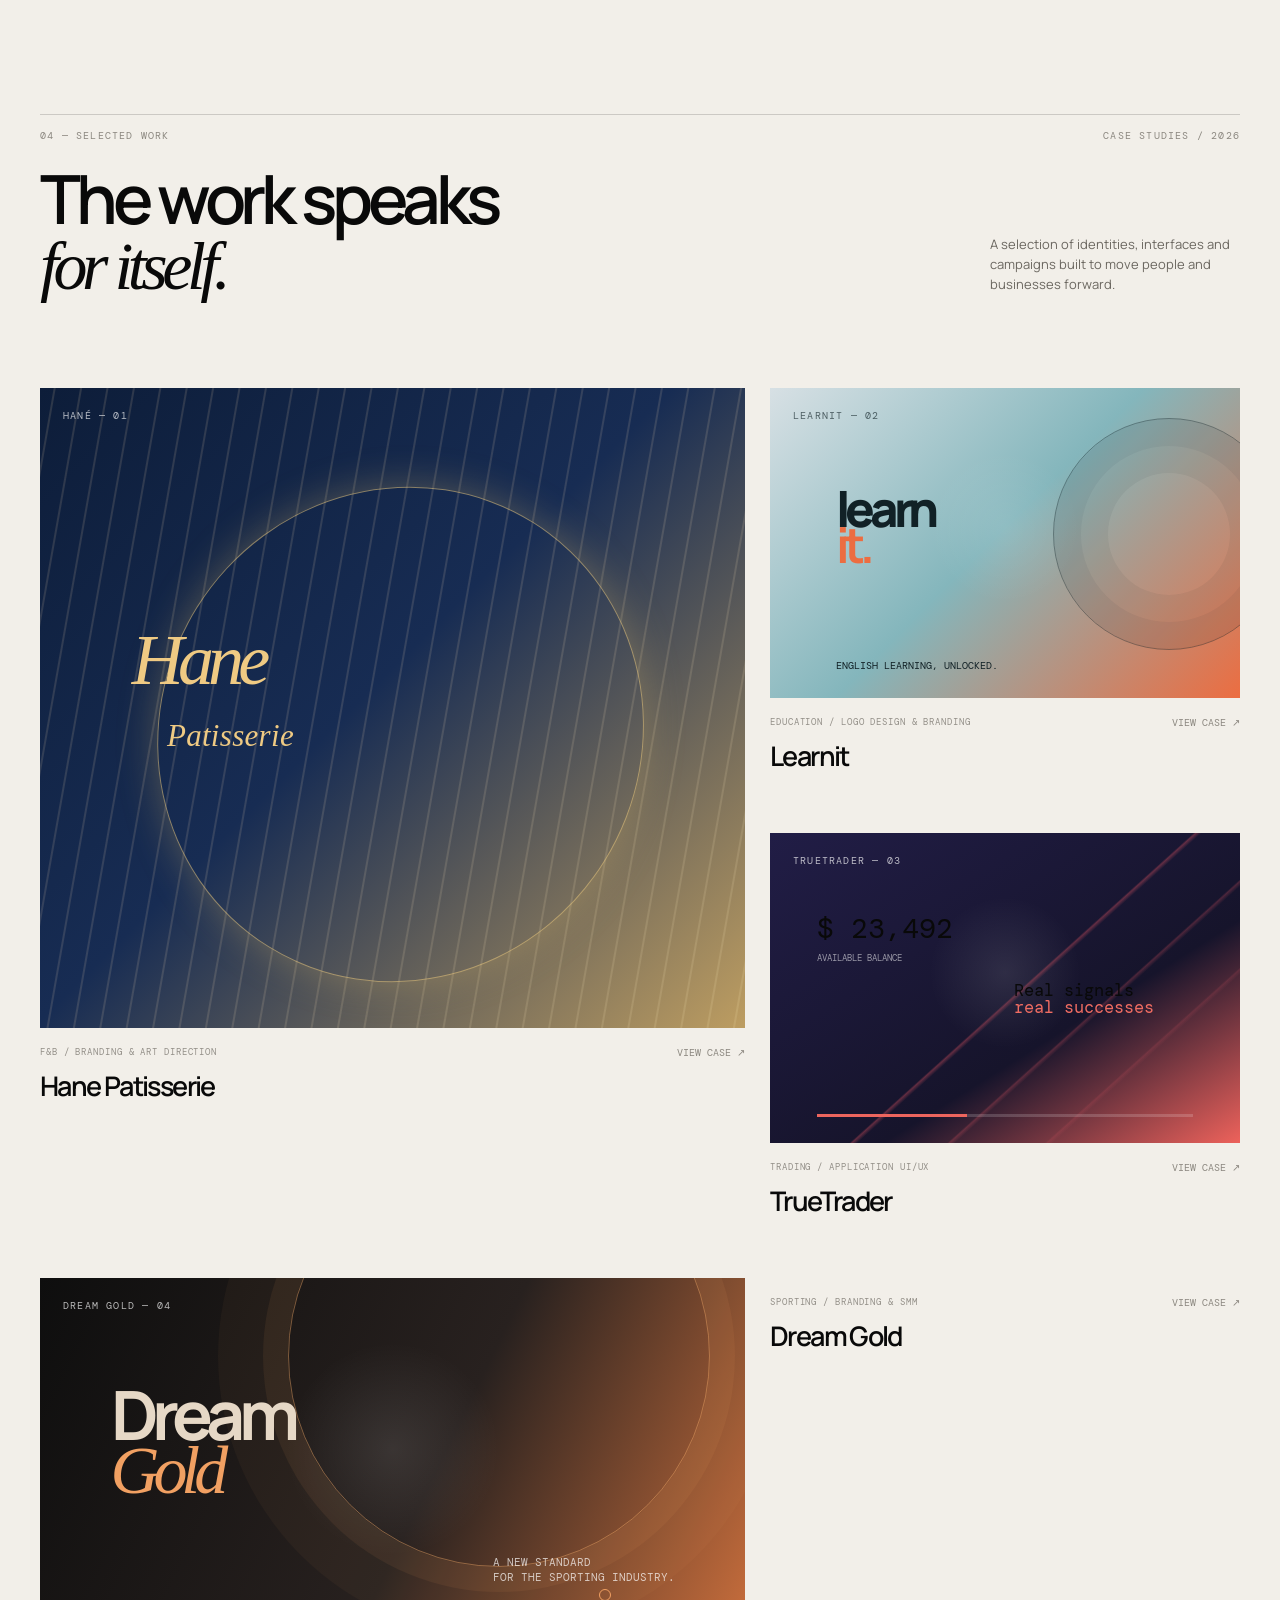
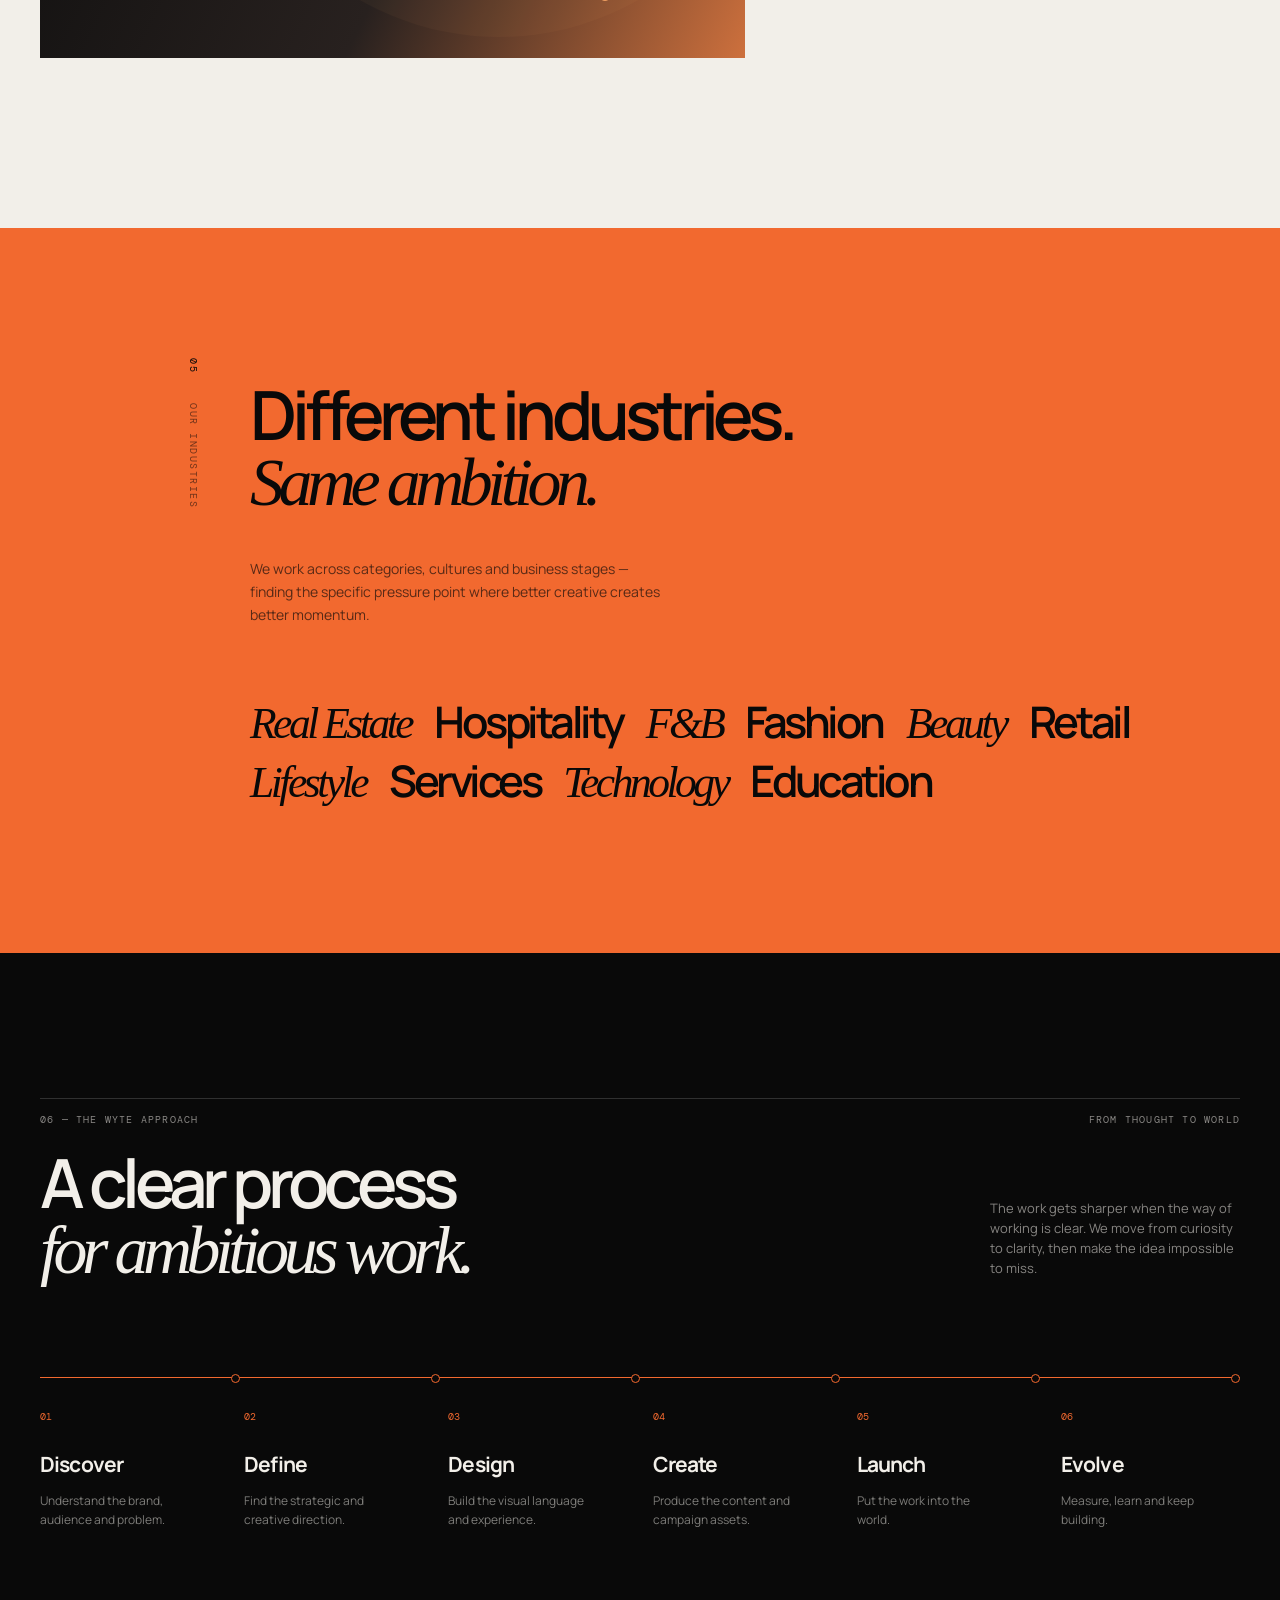
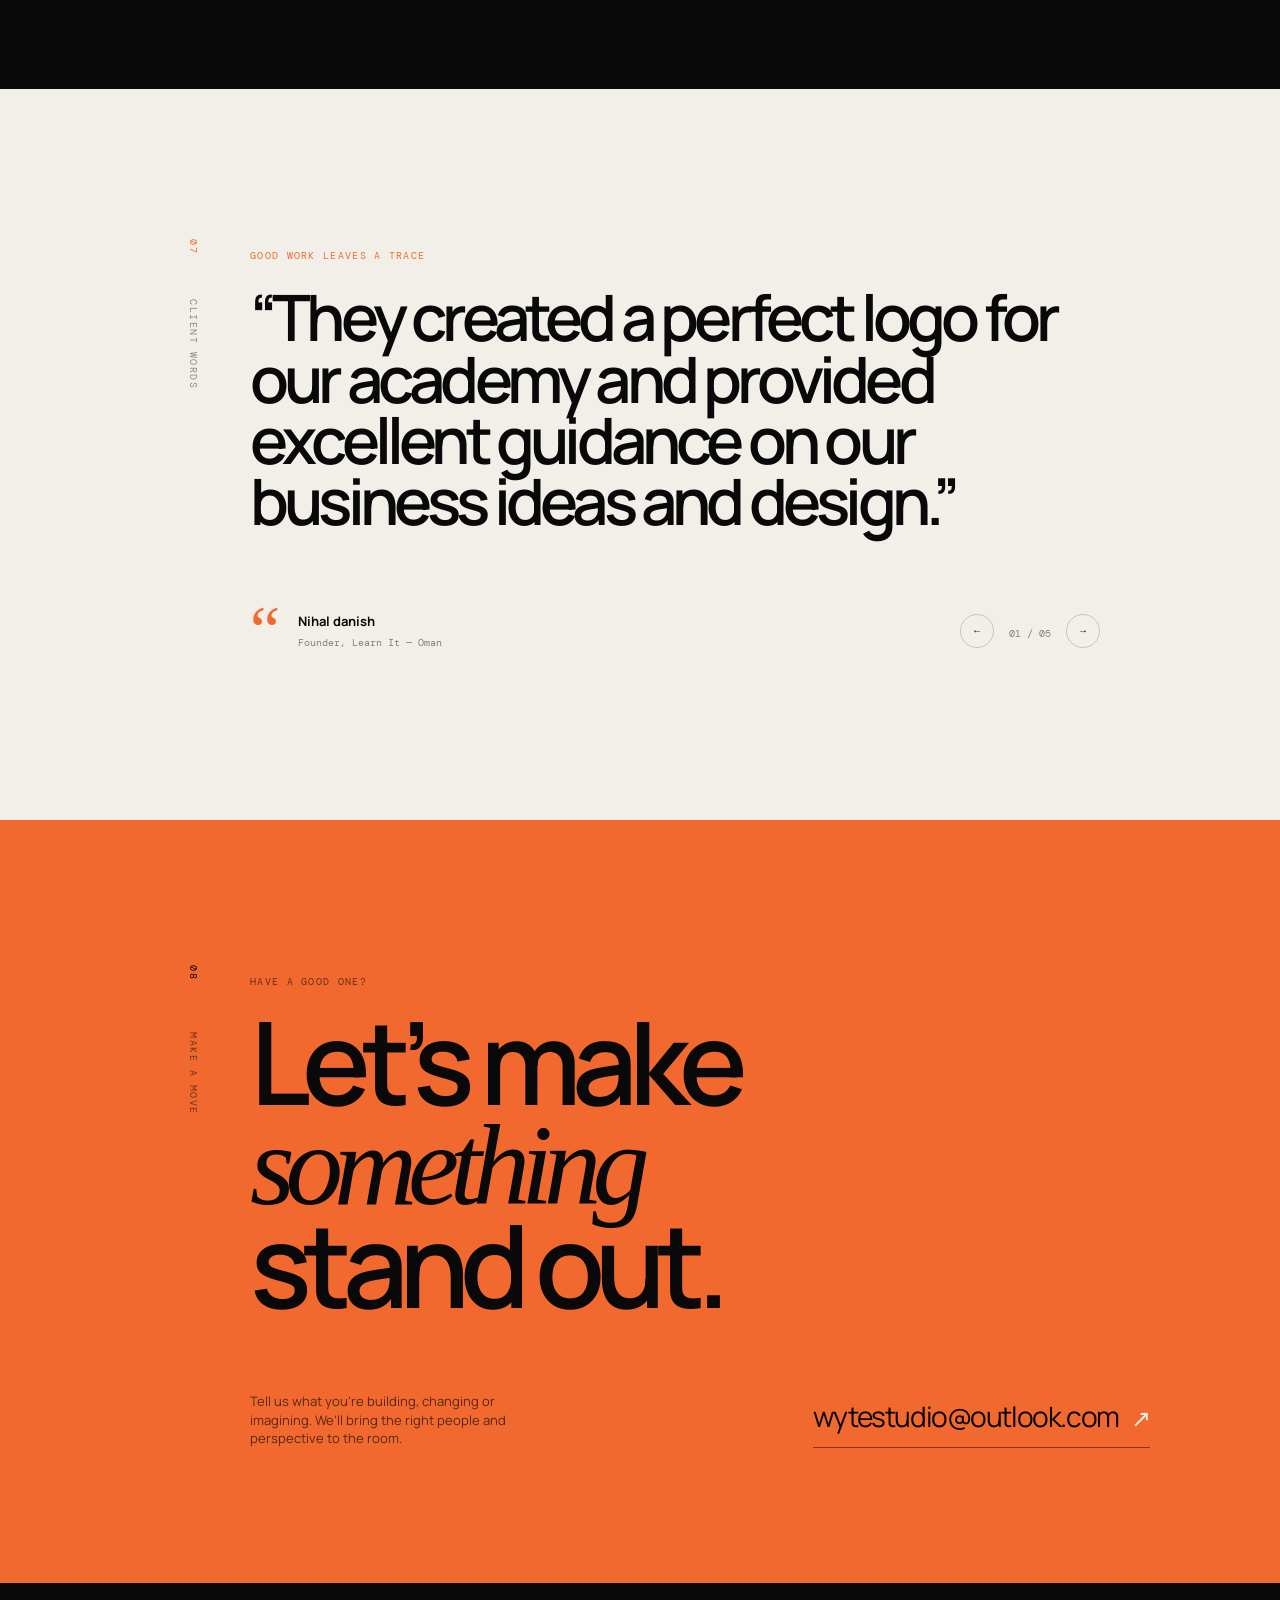
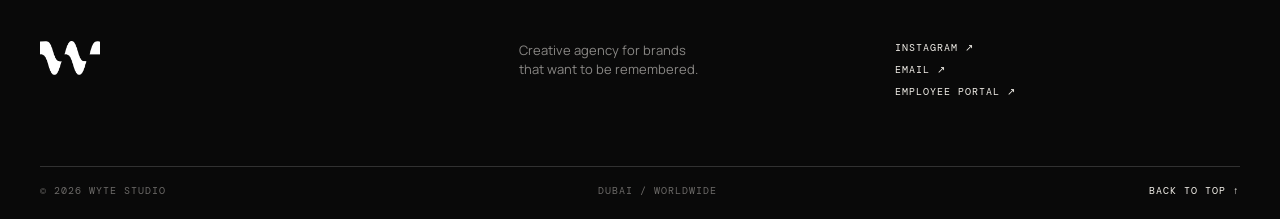
==== commit f7d5bfec: "Update website" ====
--- a/index.html
+++ b/index.html
@@ -37,12 +37,12 @@
           <p class="eyebrow reveal">Independent creative studio <span>—</span> Dubai / Worldwide</p>
           <h1 id="hero-title" class="display reveal reveal-delay-1">Make it<br /><em>impossible</em><br />to ignore.</h1>
           <div class="hero-bottom reveal reveal-delay-2">
+            <div class="hero-index" aria-hidden="true">01 <span>/ 07</span></div>
             <p class="hero-intro">Wyte Studio is a design-led creative and marketing studio building brands, digital experiences and content that stand out in the market.</p>
+            <div class="scroll-cue" aria-hidden="true"><span></span> Scroll to explore</div>
             <a class="circle-link" href="#work" aria-label="Explore selected work"><span>Explore<br />the work</span><b>↘</b></a>
           </div>
         </div>
-        <div class="hero-index" aria-hidden="true">01 <span>/ 07</span></div>
-        <div class="scroll-cue" aria-hidden="true"><span></span> Scroll to explore</div>
       </section>
 
       <div class="marquee-band" aria-label="Wyte Studio services">
@@ -167,7 +167,7 @@
           <div class="testimonial-main">
             <p class="eyebrow orange reveal">Good work leaves a trace</p>
             <h2 id="testimonials-title" class="heading-xl reveal reveal-delay-1">“They created a perfect logo for our academy and provided excellent guidance on our business ideas and design.”</h2>
-            <div class="testimonial-byline reveal reveal-delay-2"><span class="quote-mark">“</span><div><strong>Neha Nihal</strong><span>Founder, Learn It — Oman</span></div><div class="testimonial-controls"><button type="button" data-testimonial-prev aria-label="Previous testimonial">←</button><span data-testimonial-count>01 / 05</span><button type="button" data-testimonial-next aria-label="Next testimonial">→</button></div></div>
+            <div class="testimonial-byline reveal reveal-delay-2"><span class="quote-mark">“</span><div><strong>Nihal danish</strong><span>Founder, Learn It — Oman</span></div><div class="testimonial-controls"><button type="button" data-testimonial-prev aria-label="Previous testimonial">←</button><span data-testimonial-count>01 / 05</span><button type="button" data-testimonial-next aria-label="Next testimonial">→</button></div></div>
           </div>
         </div>
       </section>
@@ -195,7 +195,11 @@
     </div>
 
     <footer class="site-footer section-dark">
-      <div class="container footer-top"><a class="brand footer-brand" href="#top"><img class="brand-logo-image" src="assets/images/logo.png" alt="Wyte Studio" /></a><p>Creative agency for brands<br />that want to be remembered.</p><div class="footer-links"><a href="https://www.instagram.com/wytestudio" target="_blank" rel="noreferrer">Instagram ↗</a><a href="mailto:wytestudio@outlook.com">Email ↗</a></div></div>
+      <div class="container footer-top"><a class="brand footer-brand" href="#top"><img class="brand-logo-image" src="assets/images/logo.png" alt="Wyte Studio" /></a><p>Creative agency for brands<br />that want to be remembered.</p><div class="footer-links">
+  <a href="https://www.instagram.com/wytestudio" target="_blank" rel="noreferrer">Instagram ↗</a>
+  <a href="mailto:wytestudio@outlook.com">Email ↗</a>
+  <a href="https://wyteos-vgoayhtm.manus.space" target="_blank" rel="noopener noreferrer">Employee portal ↗</a>
+</div></div>
       <div class="container footer-bottom"><span>© 2026 Wyte Studio</span><span>Dubai / Worldwide</span><a href="#top">Back to top ↑</a></div>
     </footer>
     <div class="mobile-menu" data-mobile-menu aria-hidden="true"><nav><a href="#top">Home</a><a href="#services">Services</a><a href="#about">About</a><a href="#contact">Contact <span>↗</span></a></nav></div>
--- a/css/style.css
+++ b/css/style.css
@@ -46,14 +46,25 @@
 .display { margin:26px 0 0; font-size:clamp(64px, 9vw, 142px); letter-spacing:-.08em; line-height:.86; font-weight:600; max-width:1000px; }
 .display em, .heading-xl em { font-family:var(--serif); font-weight:400; letter-spacing:-.08em; }
 .hero-bottom { display:flex; justify-content:space-between; align-items:end; margin-top:80px; max-width:1070px; }
-.hero-intro { width:450px; margin:0; color:rgba(242,239,233,.68); font-size:14px; line-height:1.55; }
+.hero-intro {
+  width: 450px;
+  margin: 0;
+  color: rgba(242, 239, 233, 0.68);
+  font-size: 14px;
+  line-height: 1.55;
+
+  /* Position adjustment */
+  position: relative;
+  left: -100px;  /* Right: increase | Left: decrease */
+  top: 0px;   /* Down: increase | Up: decrease */
+}
 .circle-link { width:138px; height:138px; display:flex; justify-content:center; align-items:center; gap:11px; border:1px solid rgba(242,239,233,.42); border-radius:50%; font:10px var(--mono); text-transform:uppercase; letter-spacing:.08em; transition:background .3s ease, border .3s ease, transform .3s ease; }
-.circle-link b { color:var(--warm); font:24px var(--sans); align-self:flex-end; margin-bottom:29px; }
+.circle-link b { color:var(--warm); font:24px var(--sans); align-self:flex-end; margin-bottom:50px; }
 .circle-link:hover { background:var(--warm); border-color:var(--warm); color:var(--ink); transform:rotate(-7deg); }
 .circle-link:hover b { color:var(--ink); }
 .hero-index { position:absolute; right:40px; bottom:80px; font:10px var(--mono); color:rgba(242,239,233,.8); writing-mode:vertical-rl; transform:rotate(180deg); }
 .hero-index span { color:var(--warm); margin-top:8px; }
-.scroll-cue { position:absolute; left:40px; bottom:30px; font:9px var(--mono); text-transform:uppercase; letter-spacing:.15em; color:rgba(242,239,233,.55); display:flex; gap:12px; align-items:center; }
+.scroll-cue { position:absolute; left:-100px; bottom:0px; font:9px var(--mono); text-transform:uppercase; letter-spacing:.15em; color:rgba(242,239,233,.55); display:flex; gap:12px; align-items:center; }
 .scroll-cue span { width:34px; height:1px; background:var(--warm); }
 .hero-slice { position:absolute; z-index:0; width:490px; height:490px; right:10%; top:24%; border:1px solid rgba(242,105,47,.22); border-radius:50%; transform:rotate(35deg) skew(-18deg); box-shadow:0 0 120px rgba(242,105,47,.12), inset 0 0 80px rgba(242,105,47,.08); }
 .hero-slice:after { content:'W'; position:absolute; inset:30px; border:1px solid rgba(242,239,233,.12); color:rgba(242,239,233,.08); border-radius:50%; font:340px/.8 var(--sans); font-weight:800; text-align:center; padding-top:80px; }
@@ -75,7 +86,43 @@
 .about-copy p { margin:0; }
 .about-footer { border-top:1px solid var(--paper-line); margin-top:75px; padding-top:23px; display:flex; gap:24px; align-items:center; color:#58554f; font-size:12px; }
 .about-footer p { max-width:270px; margin:0; }
-.outline-stamp { width:58px; height:58px; border:1px solid #b4b0a8; border-radius:50%; display:flex; align-items:center; justify-content:center; font:10px/.9 var(--mono); letter-spacing:.08em; color:var(--warm); }
+
+/* Outline stamp — consistent circle on every screen */
+.outline-stamp {
+  width: 58px;
+  height: 58px;
+  min-width: 58px;
+  min-height: 58px;
+  flex: 0 0 58px;
+
+  border: 1px solid #b4b0a8;
+  border-radius: 50%;
+
+  display: inline-flex;
+  align-items: center;
+  justify-content: center;
+
+  box-sizing: border-box;
+  aspect-ratio: 1 / 1;
+  flex-shrink: 0;
+
+  font: 10px/.9 var(--mono);
+  letter-spacing: .08em;
+  color: var(--warm);
+}
+
+/* Keep the circle unchanged on mobile */
+@media (max-width: 520px) {
+  .outline-stamp {
+    width: 58px;
+    height: 58px;
+    min-width: 58px;
+    min-height: 58px;
+    flex: 0 0 58px;
+    border-radius: 50%;
+  }
+}
+
 .about-art { min-height:450px; display:flex; align-items:center; justify-content:flex-end; }
 .art-frame { width:100%; aspect-ratio:1.1; max-width:430px; position:relative; overflow:hidden; background:radial-gradient(circle at 74% 28%, #f86e2d, #8e2a18 17%, #201313 54%, #090909 77%); box-shadow:inset 0 0 90px rgba(0,0,0,.45); }
 .art-frame:before { content:''; position:absolute; inset:0; background:repeating-linear-gradient(102deg, transparent 0 9px, rgba(255,255,255,.08) 10px 11px, transparent 12px 24px); transform:skew(-25deg) translateX(-20%); opacity:.45; }
@@ -211,7 +258,7 @@
   .desktop-nav, .header-cta { display:none; }
   .menu-toggle { display:block; }
   .site-header.is-scrolled { height:64px; }
-  .mobile-menu { display:block; position:fixed; inset:0; z-index:25; background:var(--warm); color:var(--ink); transform:translateY(-100%); transition:transform .5s cubic-bezier(.2,.8,.2,1); padding:125px 22px 50px; }
+  .mobile-menu { display:block; position:fixed; inset:0; z-index:25; background:var(--warm); color:var(--ink); transform:translateY(-100%); transition:transform .5s cubic-bezier(.2,.8,.2,1); padding:140px 30px 50px; }
   body.menu-open .mobile-menu { transform:translateY(0); }
   body.menu-open .menu-toggle span:first-child { transform:translateY(4px) rotate(45deg); } body.menu-open .menu-toggle span:last-child { transform:translateY(-4px) rotate(-45deg); }
   .mobile-menu nav { display:flex; flex-direction:column; gap:14px; }
@@ -224,10 +271,23 @@
   .orbit-two { width:450px; height:200px; right:-38%; top:59%; }
   .display { font-size:clamp(56px, 16vw, 110px); }
   .hero-bottom { margin-top:55px; align-items:flex-start; }
-  .hero-intro { width:245px; font-size:12px; }
+  .hero-intro {
+  width: 245px;
+  font-size: 12px;
+  line-height: 1.55;
+
+  /* Mobile position adjustments */
+  position: relative;
+  left: 0px;  /* Right: increase | Left: decrease */
+  top: 0px;   /* Down: increase | Up: decrease */
+}
   .circle-link { width:100px; height:100px; font-size:8px; } .circle-link b { margin-bottom:19px; }
   .hero-index { right:22px; bottom:74px; }
-  .scroll-cue { left:22px; bottom:70px; }
+  /* Scroll cue position — mobile */
+.scroll-cue {
+  left: 0px;   /* Move left or right */
+  bottom: 108px; /* Move up or down */
+}
   .about, .services, .work, .approach, .testimonials { padding:100px 0 110px; }
   .about-grid, .industries-layout, .testimonial-layout, .contact-layout { grid-template-columns:1fr; gap:37px; }
   .section-label { writing-mode:initial; transform:none; height:auto; justify-content:initial; gap:15px; }
@@ -411,4 +471,10 @@
   color: inherit;
   opacity: 0.65;
 }
-
+.mobile-menu a:last-child {
+  color: var(--ink);
+  border-color: var(--paper);
+  margin-top: 0px;
+  font-size: 16px;
+  letter-spacing: -.03em;
+}
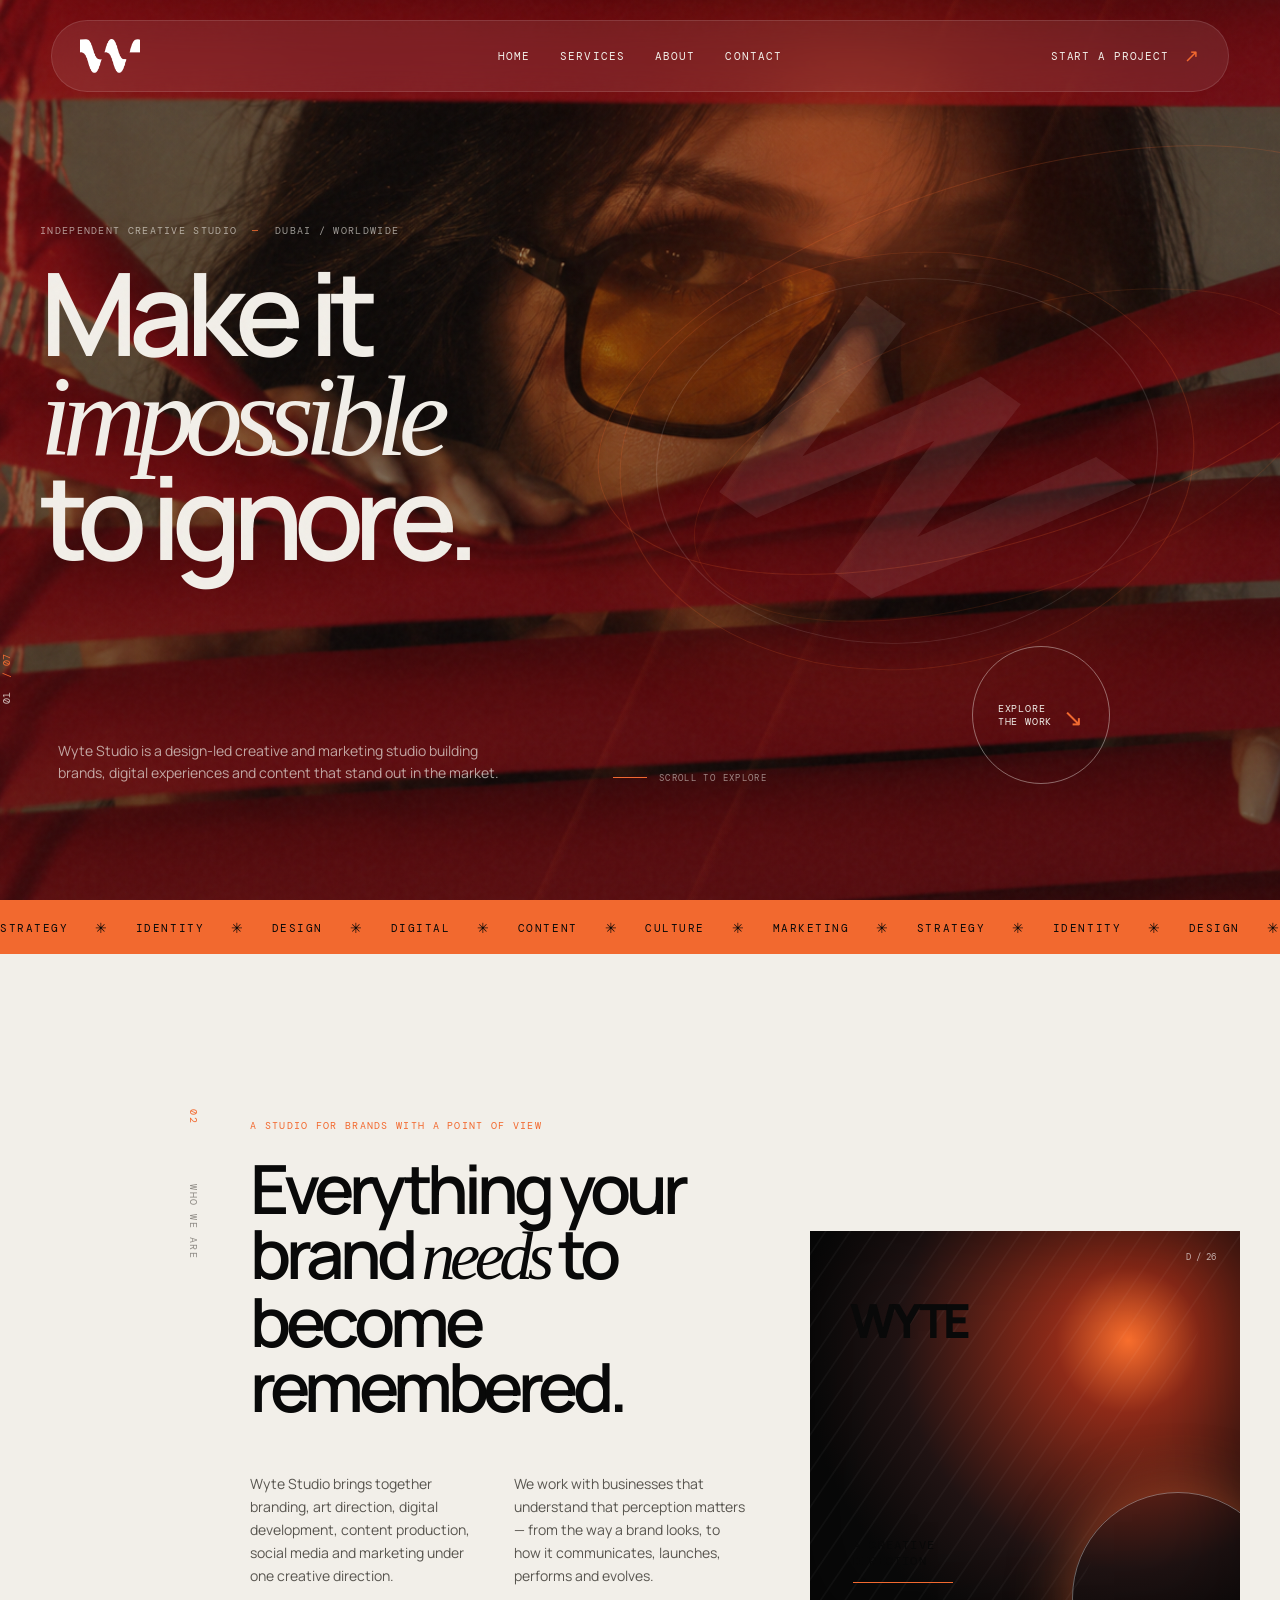
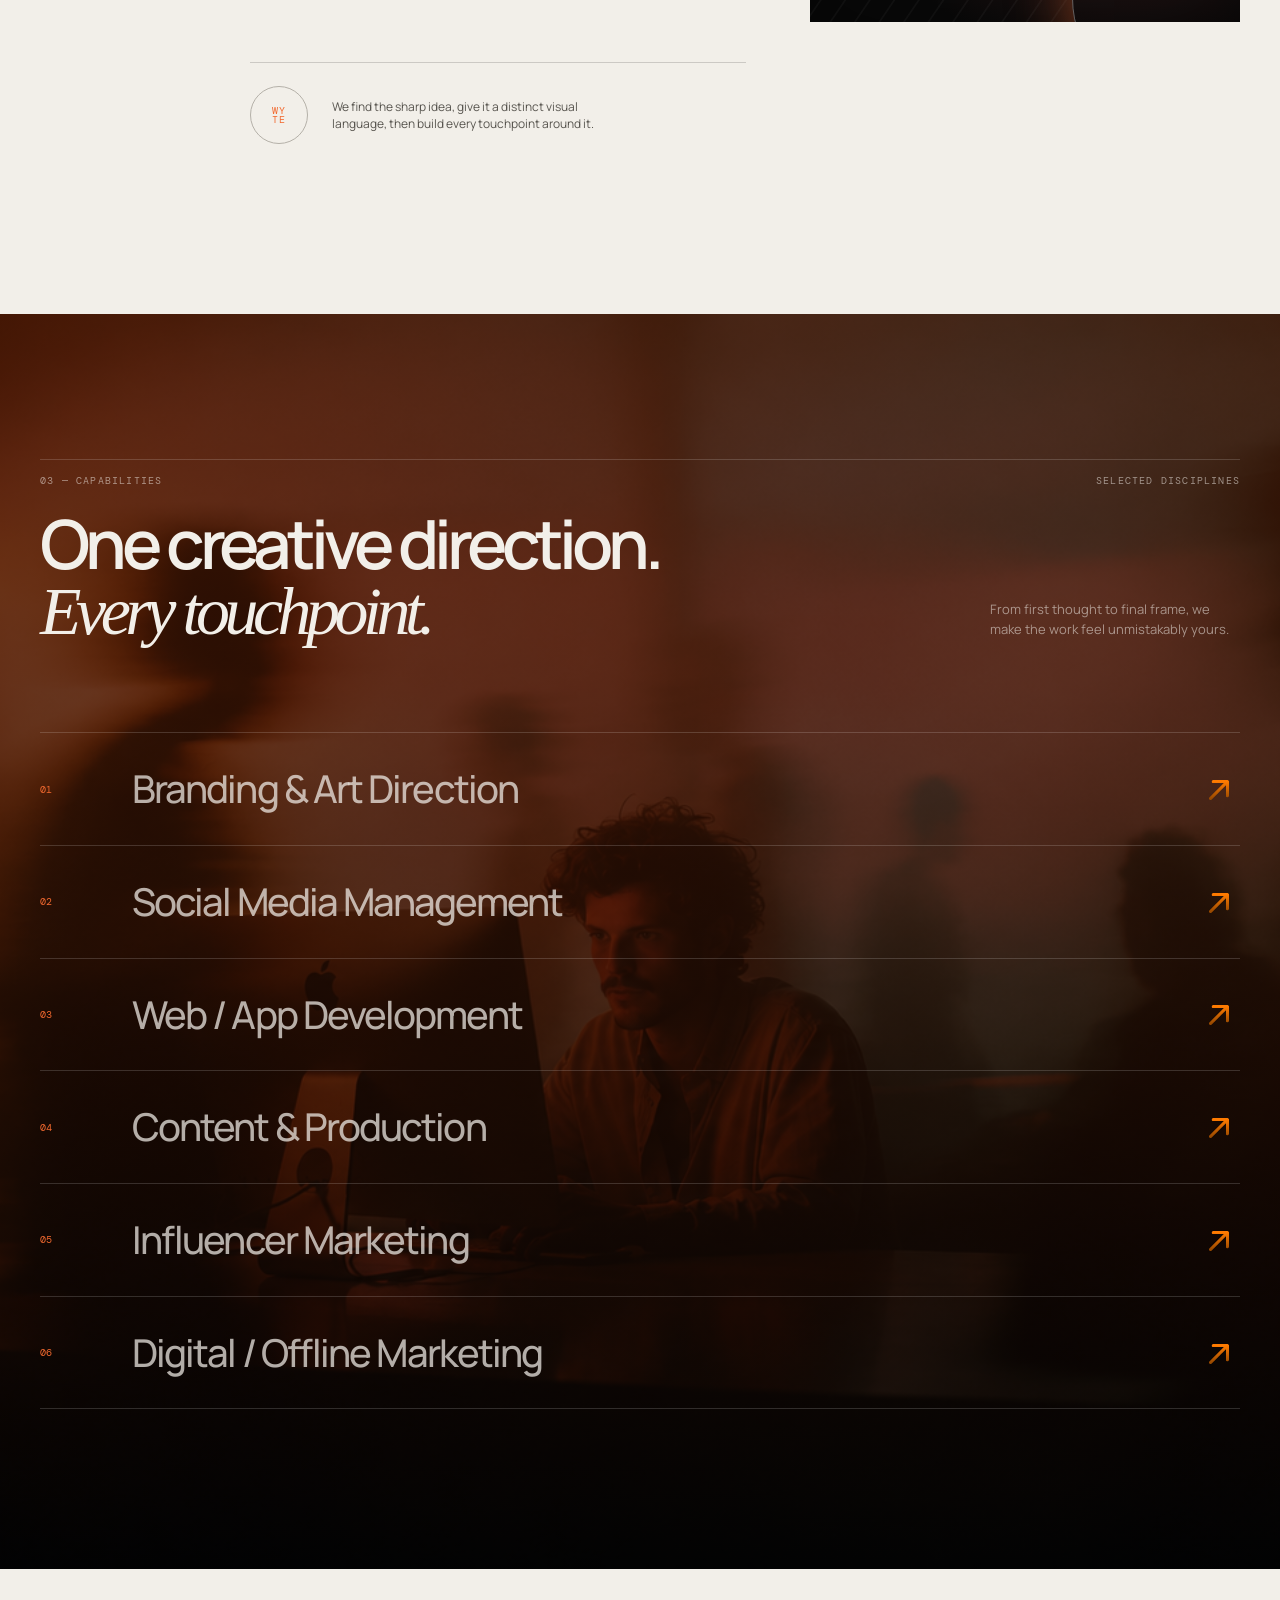
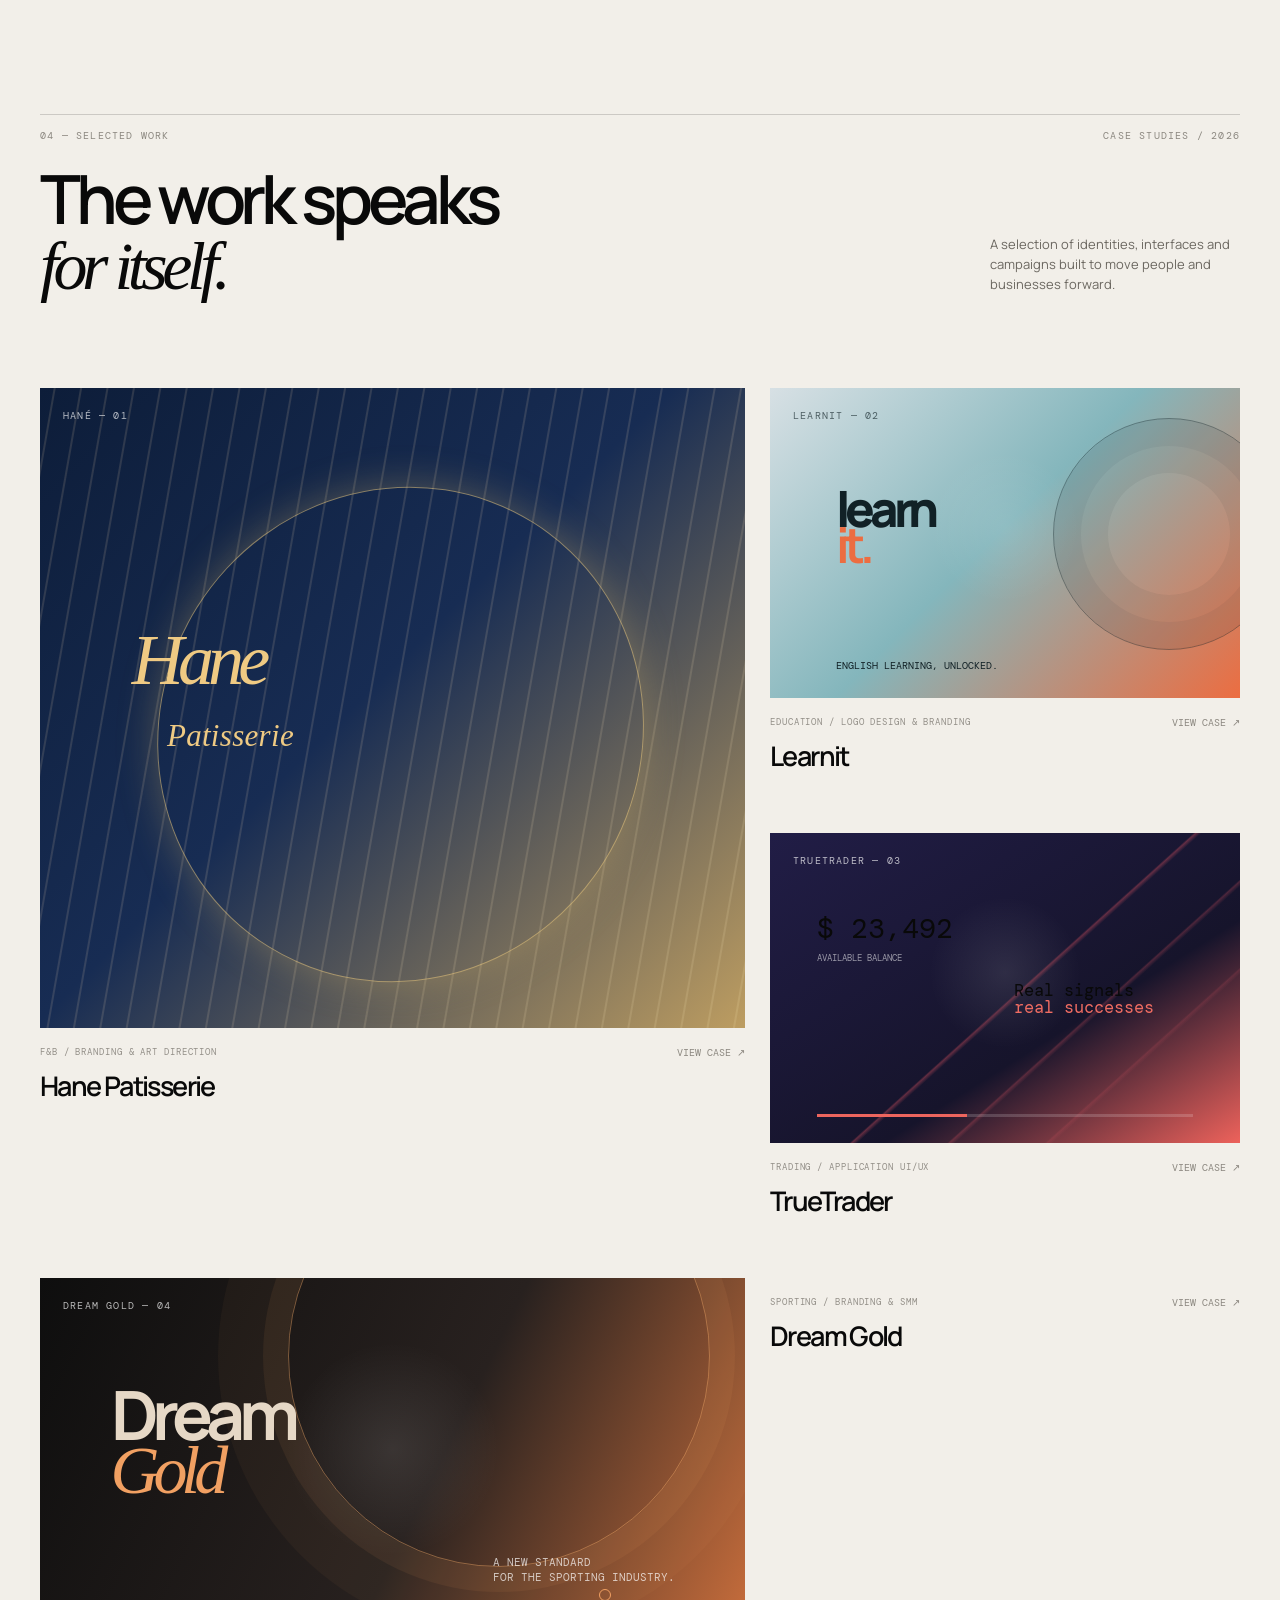
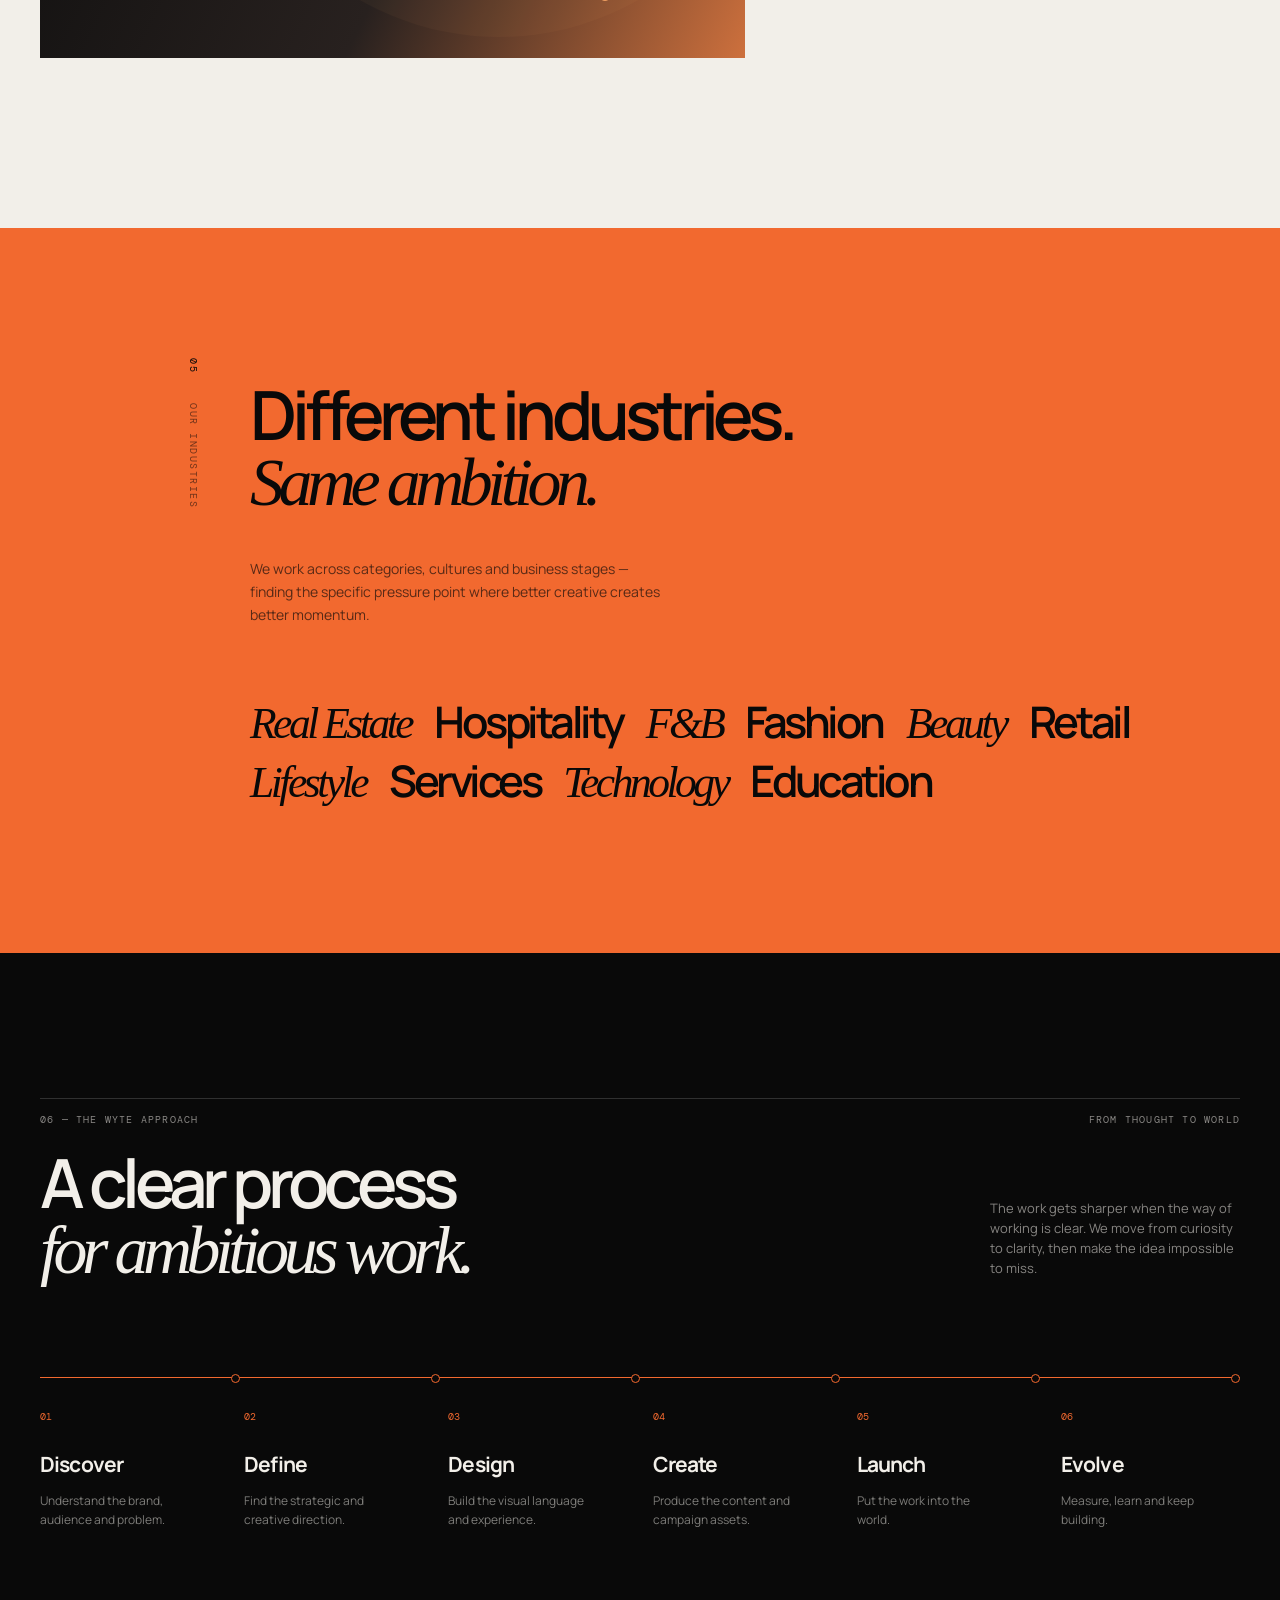
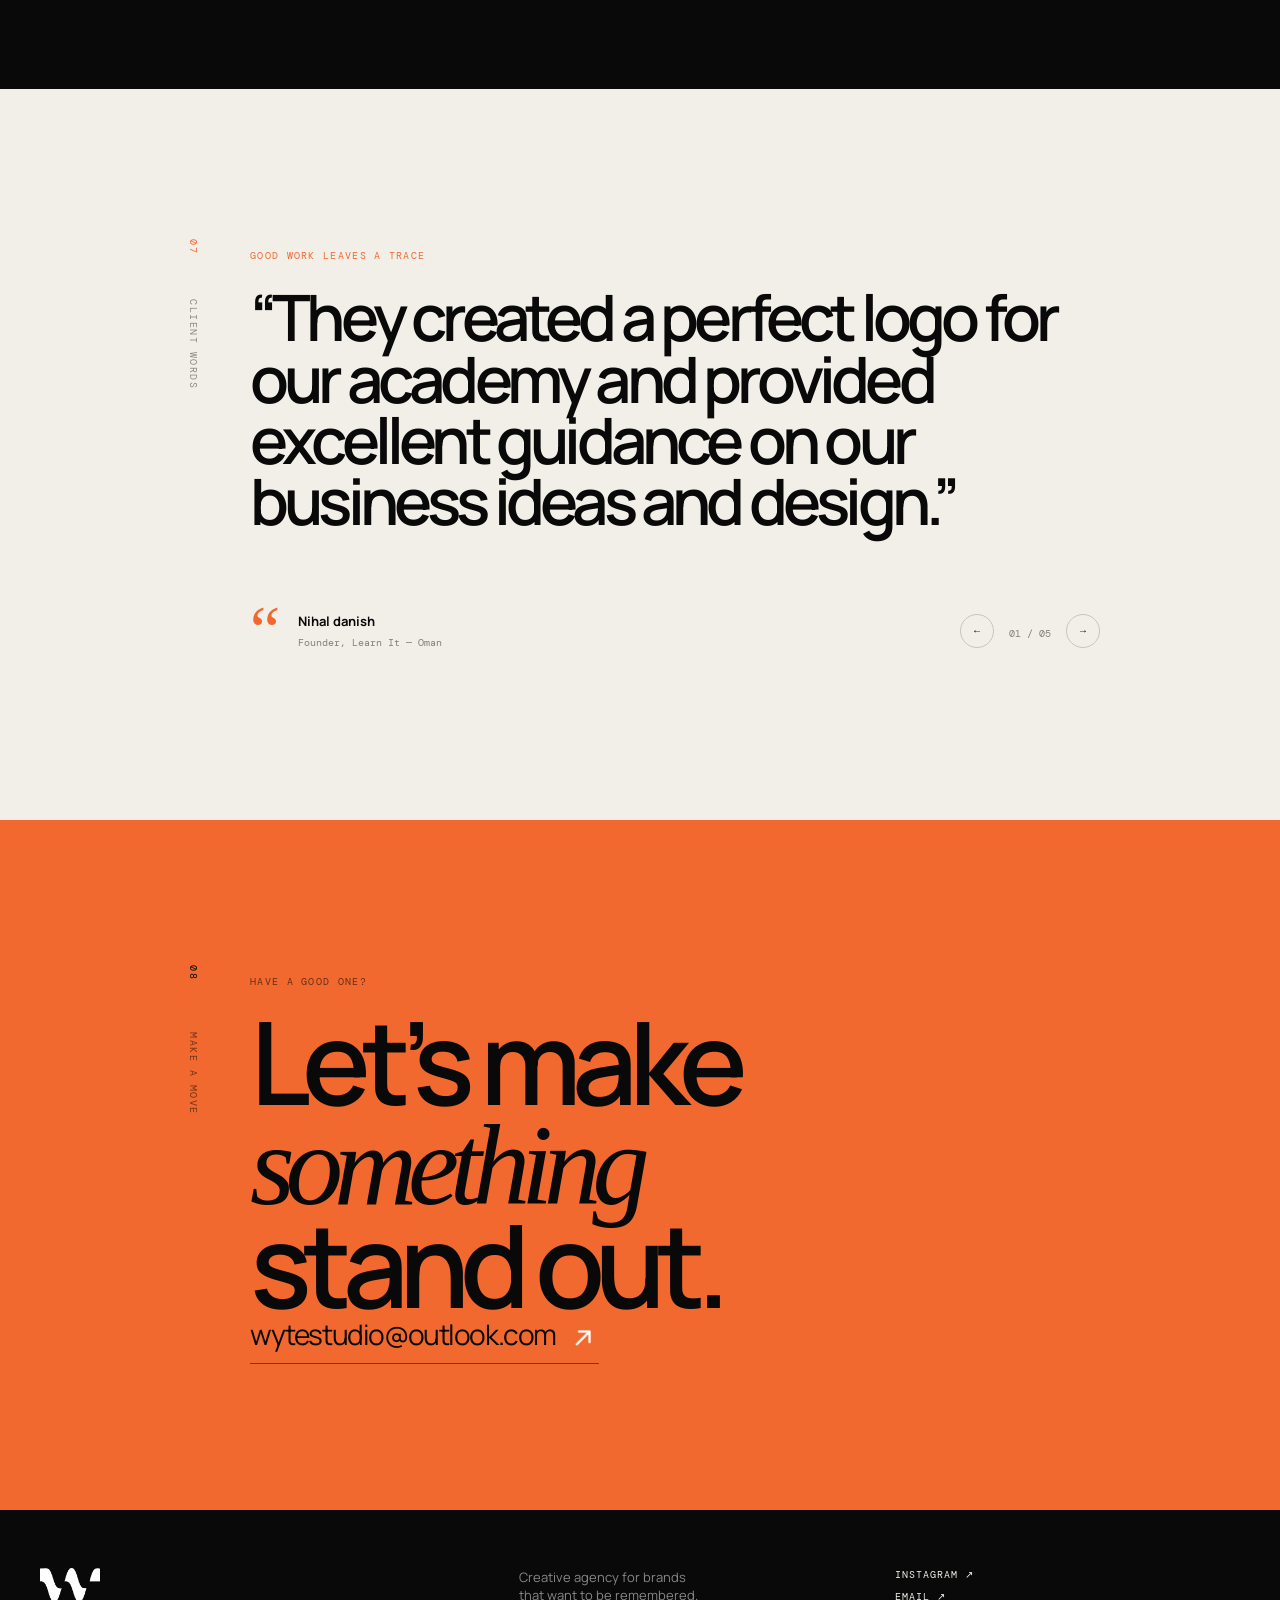
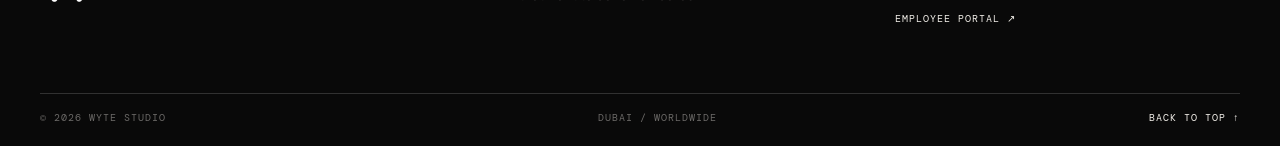
==== commit 53ad2478: "Update website" ====
--- a/index.html
+++ b/index.html
@@ -78,28 +78,44 @@
             <p class="section-note reveal reveal-delay-1">From first thought to final frame, we make the work feel unmistakably yours.</p>
           </div>
           <div class="services-list" data-services-list>
+            <article class="service-row reveal" data-service
+  data-bg="assets/images/service-branding.jpg">
+  <button type="button" class="service-trigger" aria-expanded="false"><span class="service-number">01</span><span class="service-name">Branding &amp; Art Direction</span><span class="service-arrow">
+  <img src="assets/images/service-arrow.png" alt="" aria-hidden="true">
+</span></button>
+              <div class="service-details"><p>We build identities that give brands a recognizable point of view. From strategy and naming to visual identity, art direction and brand systems, we create brands designed to remain relevant.</p><ul><li>Brand strategy</li><li>Naming &amp; positioning</li><li>Logo &amp; identity systems</li><li>Visual language</li><li>Campaign identity</li><li>Packaging &amp; application</li></ul></div>
+            </article>
+            <article class="service-row reveal reveal-delay-1" data-service
+  data-bg="assets/images/service-social-media.jpg">
+              <button type="button" class="service-trigger" aria-expanded="false"><span class="service-number">02</span><span class="service-name">Social Media Management</span><span class="service-arrow">
+  <img src="assets/images/service-arrow.png" alt="" aria-hidden="true">
+</span></button>
+              <div class="service-details"><p>We build social ecosystems that combine strategy, creative direction, content and consistency — turning channels into an extension of the brand.</p><ul><li>Social strategy</li><li>Content planning</li><li>Creative direction</li><li>Static design</li><li>Reels &amp; short-form</li><li>Community management</li></ul></div>
+            </article>
+            <article class="service-row reveal reveal-delay-2" data-service
+  data-bg="assets/images/service-web-development.jpg">
+              <button type="button" class="service-trigger" aria-expanded="false"><span class="service-number">03</span><span class="service-name">Web / App Development</span><span class="service-arrow">
+  <img src="assets/images/service-arrow.png" alt="" aria-hidden="true">
+</span></button>
+              <div class="service-details"><p>We design and develop websites and digital products that combine aesthetics, usability and performance — translating identity into functional digital experiences.</p><ul><li>Website design</li><li>UI / UX</li><li>Landing pages</li><li>Web development</li><li>Application design</li><li>E-commerce</li></ul></div>
+            </article>
+            <article class="service-row reveal reveal-delay-3" data-service
+  data-bg="assets/images/service-content-production.jpg">
+              <button type="button" class="service-trigger" aria-expanded="false"><span class="service-number">04</span><span class="service-name">Content &amp; Production</span><span class="service-arrow">
+  <img src="assets/images/service-arrow.png" alt="" aria-hidden="true">
+</span></button>
+              <div class="service-details"><p>We create content from concept to final frame. Our production capabilities cover creative concept, scripting, art direction, photography, videography, editing and motion.</p><ul><li>Creative concept</li><li>Script development</li><li>Photography</li><li>Videography</li><li>Video editing</li><li>Motion graphics</li></ul></div>
+            </article>
             <article class="service-row reveal" data-service>
-  <button type="button" class="service-trigger" aria-expanded="false"><span class="service-number">01</span><span class="service-name">Branding &amp; Art Direction</span><span class="service-arrow">↗</span></button>
-              <div class="service-details"><p>We build identities that give brands a recognizable point of view. From strategy and naming to visual identity, art direction and brand systems, we create brands designed to remain relevant.</p><ul><li>Brand strategy</li><li>Naming &amp; positioning</li><li>Logo &amp; identity systems</li><li>Visual language</li><li>Campaign identity</li><li>Packaging &amp; application</li></ul></div>
-            </article>
-            <article class="service-row reveal reveal-delay-1" data-service>
-              <button type="button" class="service-trigger" aria-expanded="false"><span class="service-number">02</span><span class="service-name">Social Media Management</span><span class="service-arrow">↗</span></button>
-              <div class="service-details"><p>We build social ecosystems that combine strategy, creative direction, content and consistency — turning channels into an extension of the brand.</p><ul><li>Social strategy</li><li>Content planning</li><li>Creative direction</li><li>Static design</li><li>Reels &amp; short-form</li><li>Community management</li></ul></div>
-            </article>
-            <article class="service-row reveal reveal-delay-2" data-service>
-              <button type="button" class="service-trigger" aria-expanded="false"><span class="service-number">03</span><span class="service-name">Web / App Development</span><span class="service-arrow">↗</span></button>
-              <div class="service-details"><p>We design and develop websites and digital products that combine aesthetics, usability and performance — translating identity into functional digital experiences.</p><ul><li>Website design</li><li>UI / UX</li><li>Landing pages</li><li>Web development</li><li>Application design</li><li>E-commerce</li></ul></div>
-            </article>
-            <article class="service-row reveal reveal-delay-3" data-service>
-              <button type="button" class="service-trigger" aria-expanded="false"><span class="service-number">04</span><span class="service-name">Content &amp; Production</span><span class="service-arrow">↗</span></button>
-              <div class="service-details"><p>We create content from concept to final frame. Our production capabilities cover creative concept, scripting, art direction, photography, videography, editing and motion.</p><ul><li>Creative concept</li><li>Script development</li><li>Photography</li><li>Videography</li><li>Video editing</li><li>Motion graphics</li></ul></div>
+              <button type="button" class="service-trigger" aria-expanded="false"><span class="service-number">05</span><span class="service-name">Influencer Marketing</span><span class="service-arrow">
+  <img src="assets/images/service-arrow.png" alt="" aria-hidden="true">
+</span></button>
+              <div class="service-details"><p>We connect brands with relevant creators to develop campaigns that feel native to their audience while remaining aligned with the brand.</p><ul><li>Influencer strategy</li><li>Creator selection</li><li>Campaign concepts</li><li>Creator partnerships</li><li>Content direction</li><li>Performance tracking</li></ul></div>
             </article>
             <article class="service-row reveal" data-service>
-              <button type="button" class="service-trigger" aria-expanded="false"><span class="service-number">05</span><span class="service-name">Influencer Marketing</span><span class="service-arrow">↗</span></button>
-              <div class="service-details"><p>We connect brands with relevant creators to develop campaigns that feel native to their audience while remaining aligned with the brand.</p><ul><li>Influencer strategy</li><li>Creator selection</li><li>Campaign concepts</li><li>Creator partnerships</li><li>Content direction</li><li>Performance tracking</li></ul></div>
-            </article>
-            <article class="service-row reveal" data-service>
-              <button type="button" class="service-trigger" aria-expanded="false"><span class="service-number">06</span><span class="service-name">Digital / Offline Marketing</span><span class="service-arrow">↗</span></button>
+              <button type="button" class="service-trigger" aria-expanded="false"><span class="service-number">06</span><span class="service-name">Digital / Offline Marketing</span><span class="service-arrow">
+  <img src="assets/images/service-arrow.png" alt="" aria-hidden="true">
+</span></button>
               <div class="service-details"><p>We create campaigns that live beyond the screen — connecting paid digital, launches, outdoor media, print and integrated marketing.</p><ul><li>Digital campaigns</li><li>Meta advertising</li><li>Google advertising</li><li>Lead generation</li><li>Outdoor advertising</li><li>Integrated marketing</li></ul></div>
             </article>
           </div>
@@ -178,8 +194,15 @@
           <div class="contact-main">
             <p class="eyebrow dark-eyebrow reveal">Have a good one?</p>
             <h2 id="contact-title" class="display contact-title reveal reveal-delay-1">Let’s make<br /><em>something</em><br />stand out.</h2>
-            <div class="contact-bottom reveal reveal-delay-2"><p>Tell us what you’re building, changing or imagining. We’ll bring the right people and perspective to the room.</p><a class="contact-link" href="mailto:wytestudio@outlook.com">wytestudio@outlook.com <span>↗</span></a></div>
-          </div>
+            <a class="contact-link" href="mailto:wytestudio@outlook.com">
+  wytestudio@outlook.com
+  <img
+    class="contact-arrow-img"
+    src="assets/images/arrow.png"
+    alt=""
+    aria-hidden="true"
+  />
+</a>
         </div>
       </section>
     </main>
--- a/css/style.css
+++ b/css/style.css
@@ -478,3 +478,83 @@
   font-size: 16px;
   letter-spacing: -.03em;
 }
+/* SERVICE ARROW PNG — LAPTOP / DESKTOP */
+.service-arrow {
+  width: 40px;       /* Adjust desktop arrow width */
+  height: 40px;      /* Adjust desktop arrow height */
+  position: relative;
+  top: 0px;        /* Move up/down */
+  left: -10px;       /* Move left/right */
+  flex-shrink: 0;
+}
+
+.service-arrow img {
+  display: block;
+  width: 100%;
+  height: 100%;
+  object-fit: contain;
+  transition: transform 0.3s ease;
+}
+
+/* HOVER EFFECT — DESKTOP */
+.service-trigger:hover .service-arrow img {
+  transform: scale(1.1);
+}
+
+/* SERVICE ARROW PNG — MOBILE */
+@media (max-width: 600px) {
+  .service-arrow {
+    width: 22px;     /* Adjust mobile arrow width */
+    height: 22px;    /* Adjust mobile arrow height */
+    top: 0px;      /* Move up/down */
+    left: -10px;     /* Move left/right */
+  }
+}
+/* EMAIL ARROW — LAPTOP / DESKTOP */
+.contact-arrow-img {
+  width: 30px;       /* Arrow width */
+  height: 30px;      /* Arrow height */
+  object-fit: contain;
+  display: inline-block;
+
+  position: relative;
+  top: 0px;           /* Positive = down, negative = up */
+  left: 0px;          /* Positive = right, negative = left */
+
+  margin-left: 8px;   /* Space after email */
+  vertical-align: middle;
+  transition: transform 0.3s ease;
+}
+
+/* HOVER EFFECT */
+.contact-link:hover .contact-arrow-img {
+  transform: scale(1.1);
+}
+
+/* EMAIL ARROW — MOBILE */
+@media (max-width: 600px) {
+  .contact-arrow-img {
+    width: 24px;      /* Mobile arrow width */
+    height: 24px;     /* Mobile arrow height */
+
+    top: 0px;         /* Mobile vertical position */
+    left: 0px;        /* Mobile horizontal position */
+
+    margin-left: 5px;
+  }
+}
+/* SERVICES SECTION — BACKGROUND IMAGE */
+.services {
+  background:
+    linear-gradient(
+      rgba(70, 20, 0, 0.766),
+      rgba(0, 0, 0, 0.705)
+    ),
+    url("../assets/images/services-bg.jpg");
+
+  background-size: cover;
+  background-position: center;
+  background-repeat: no-repeat;
+}
+
+
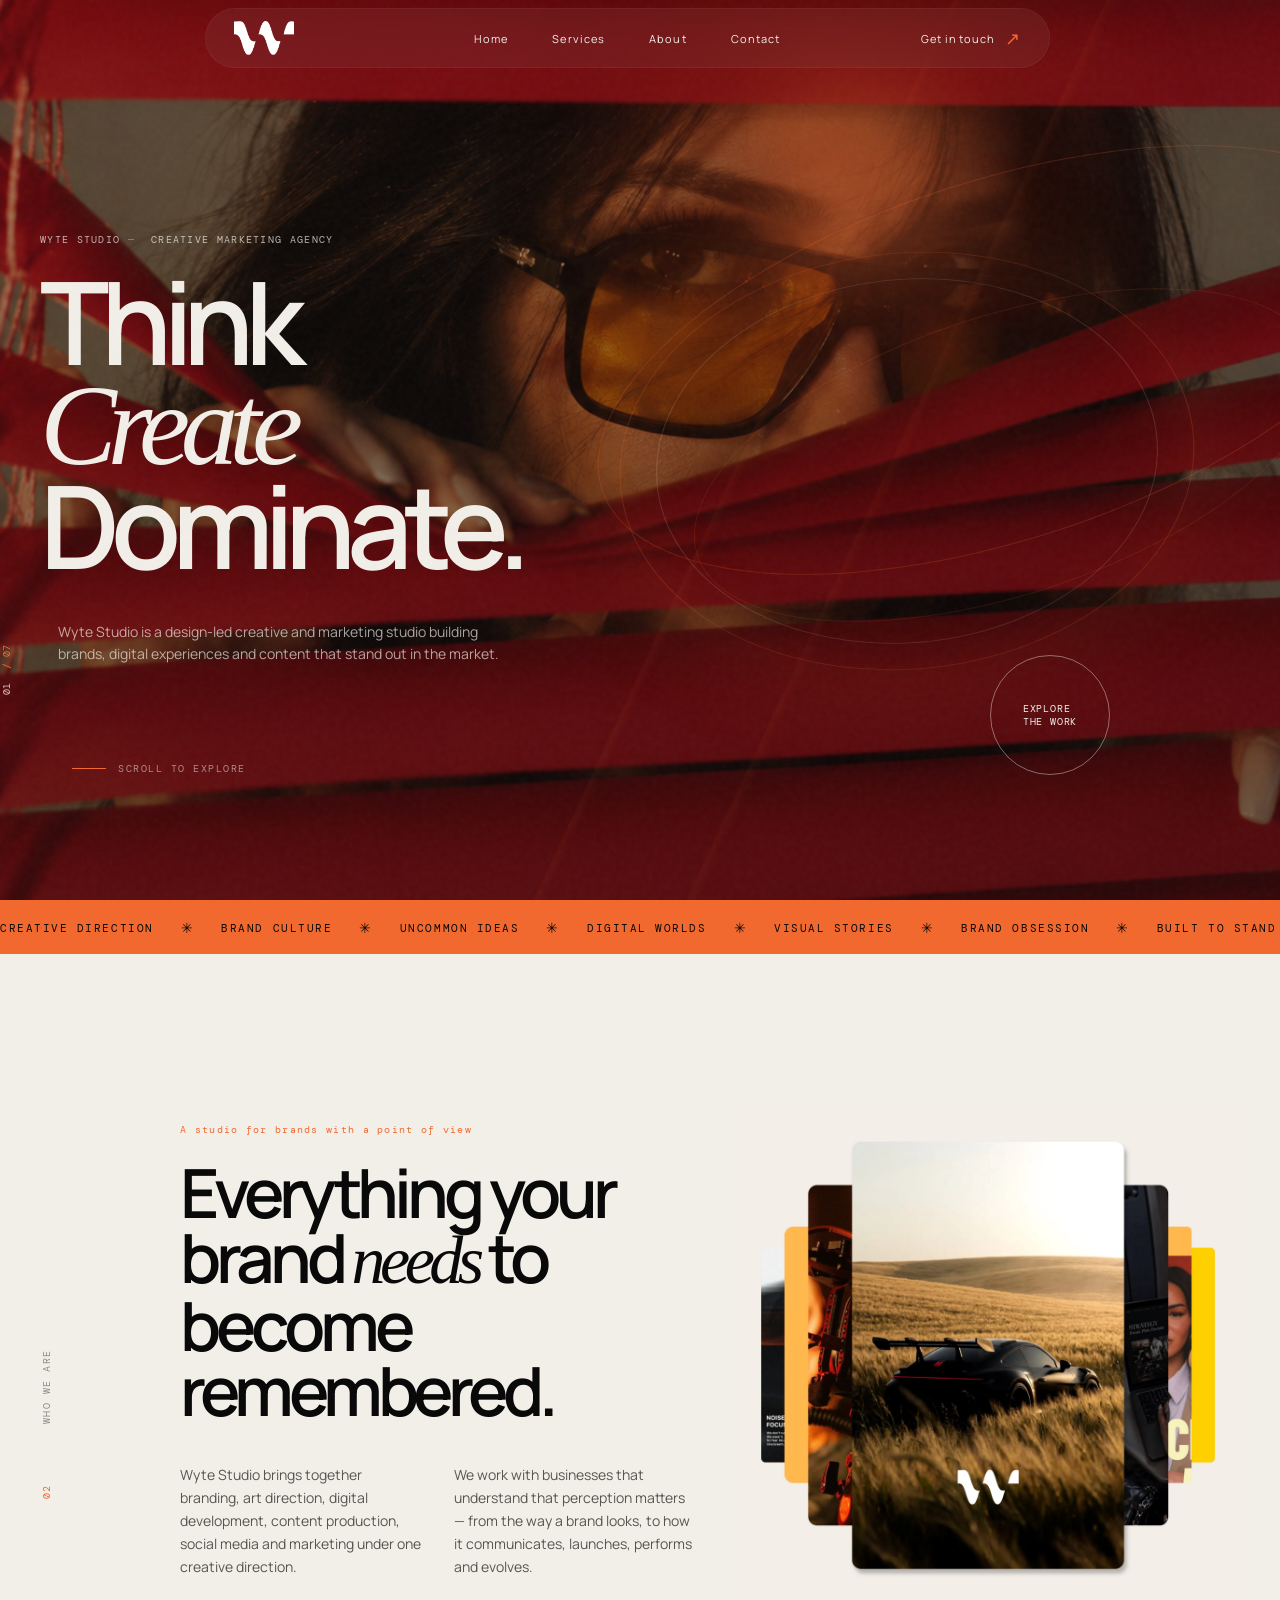
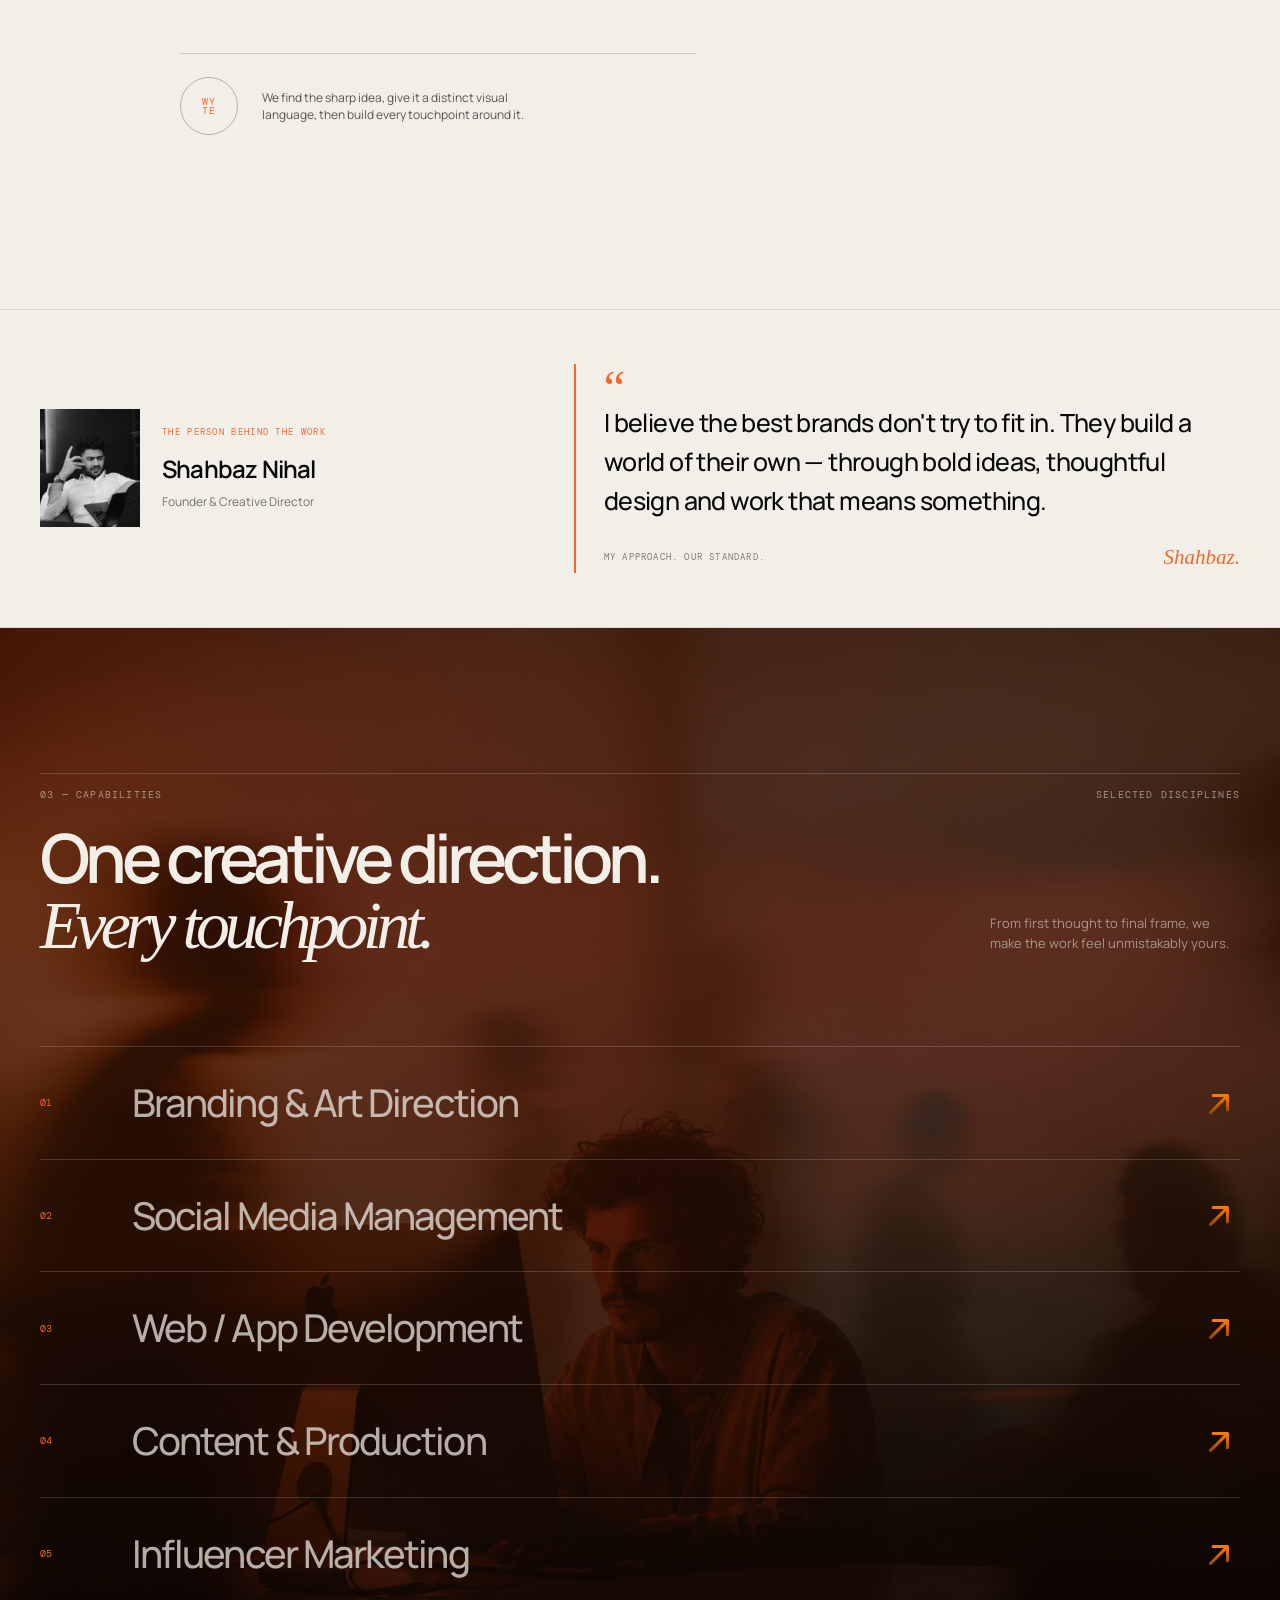
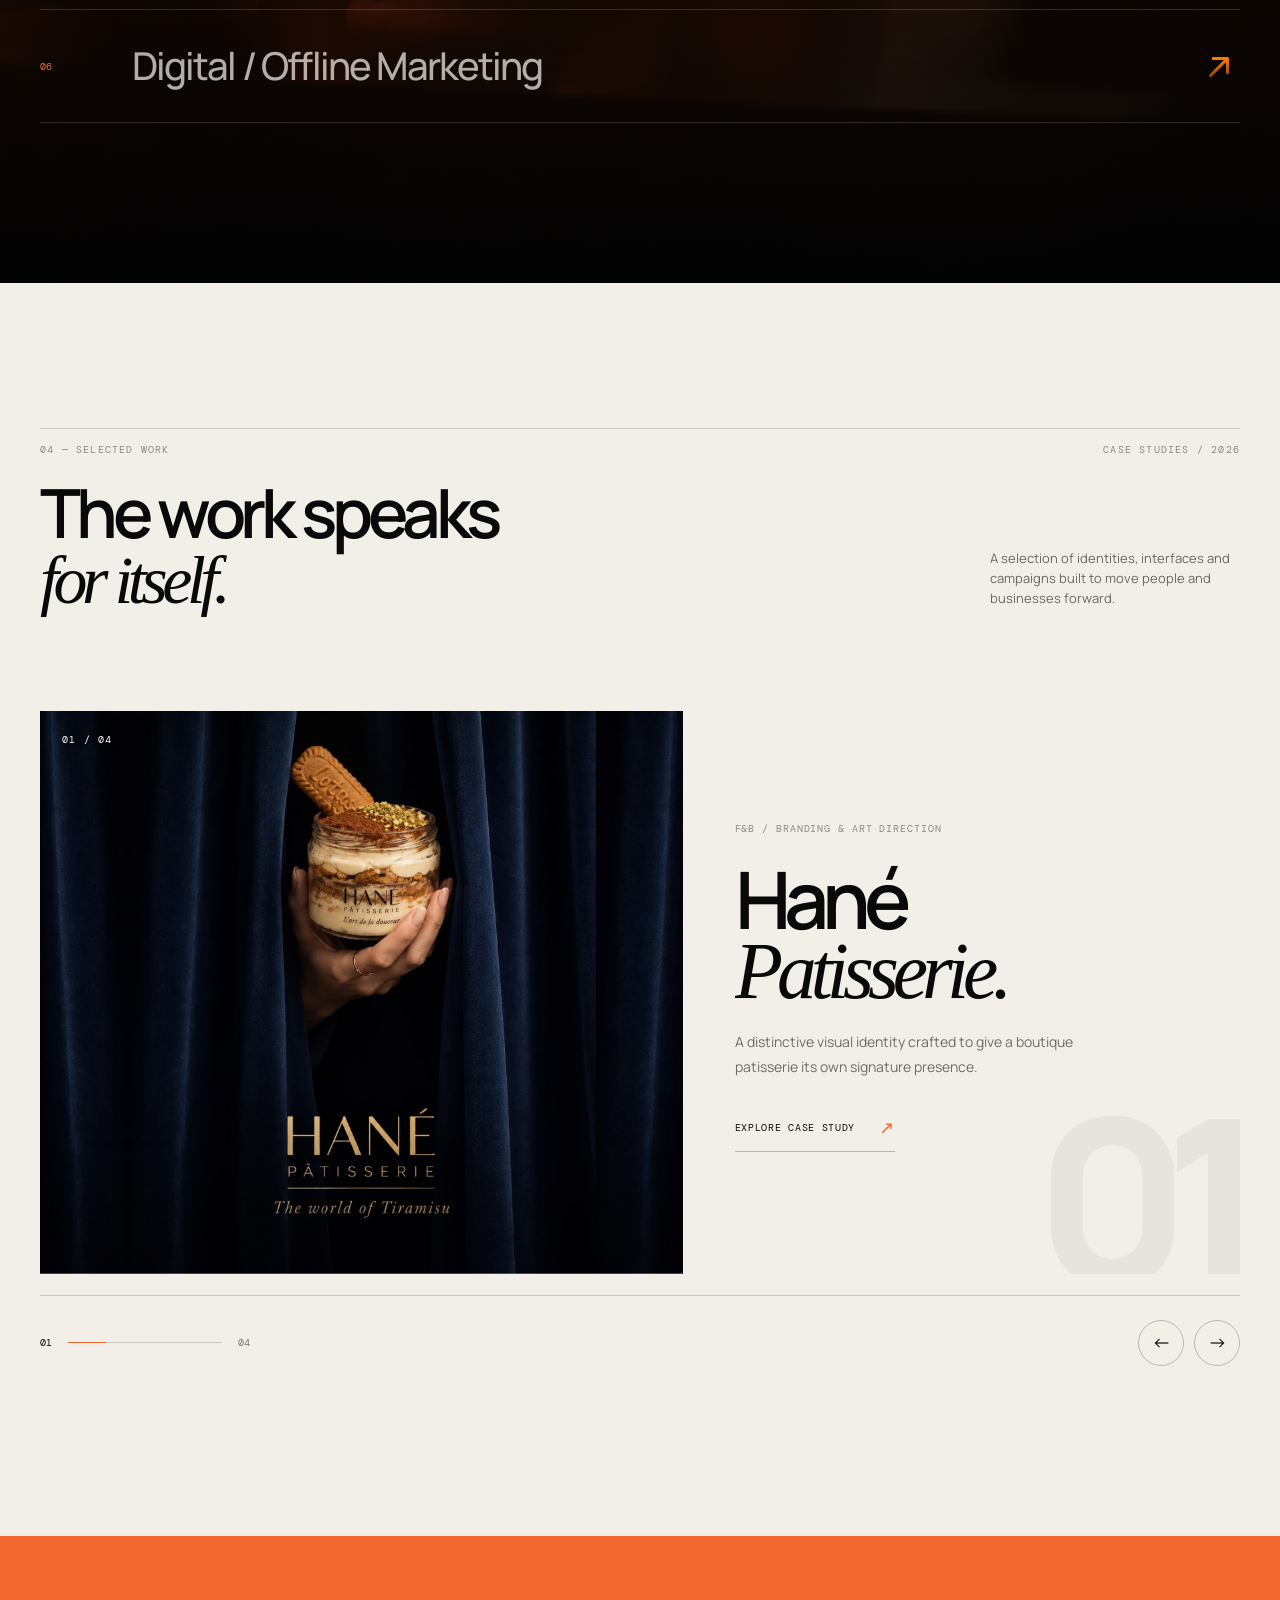
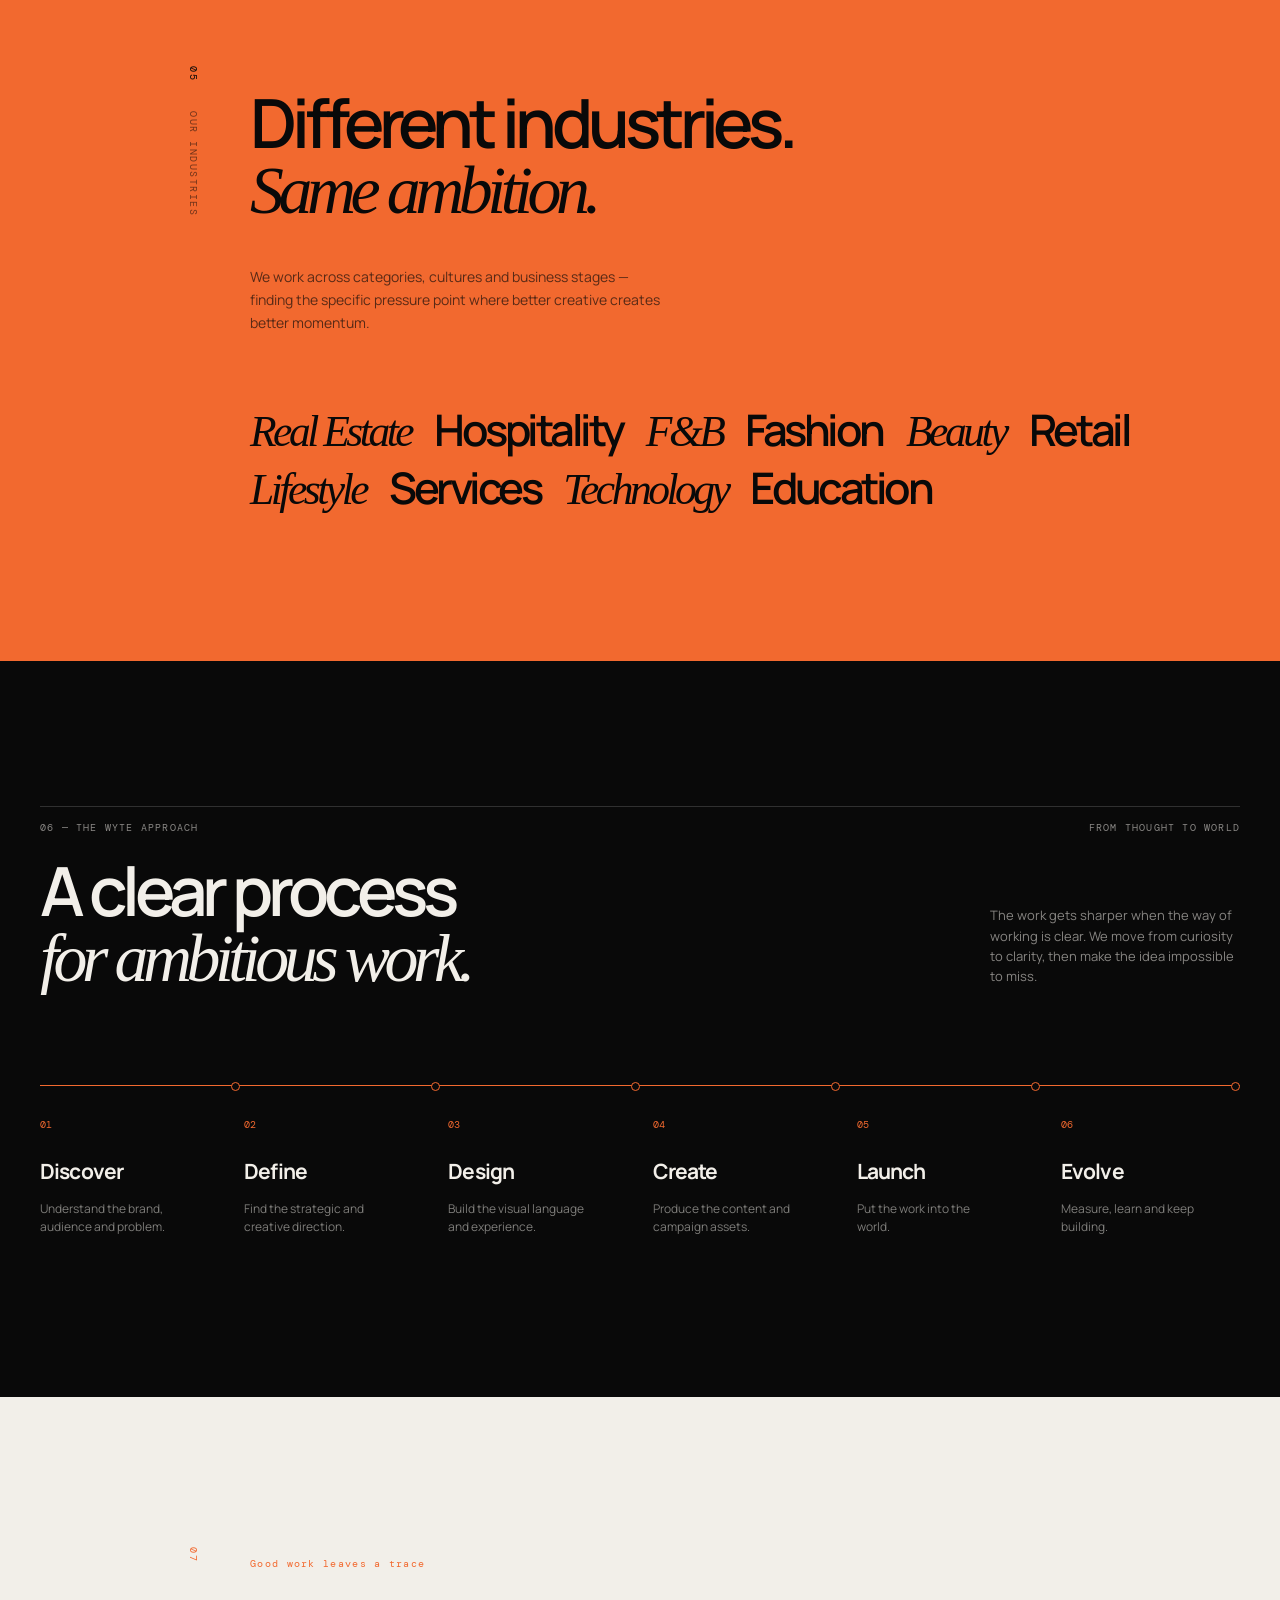
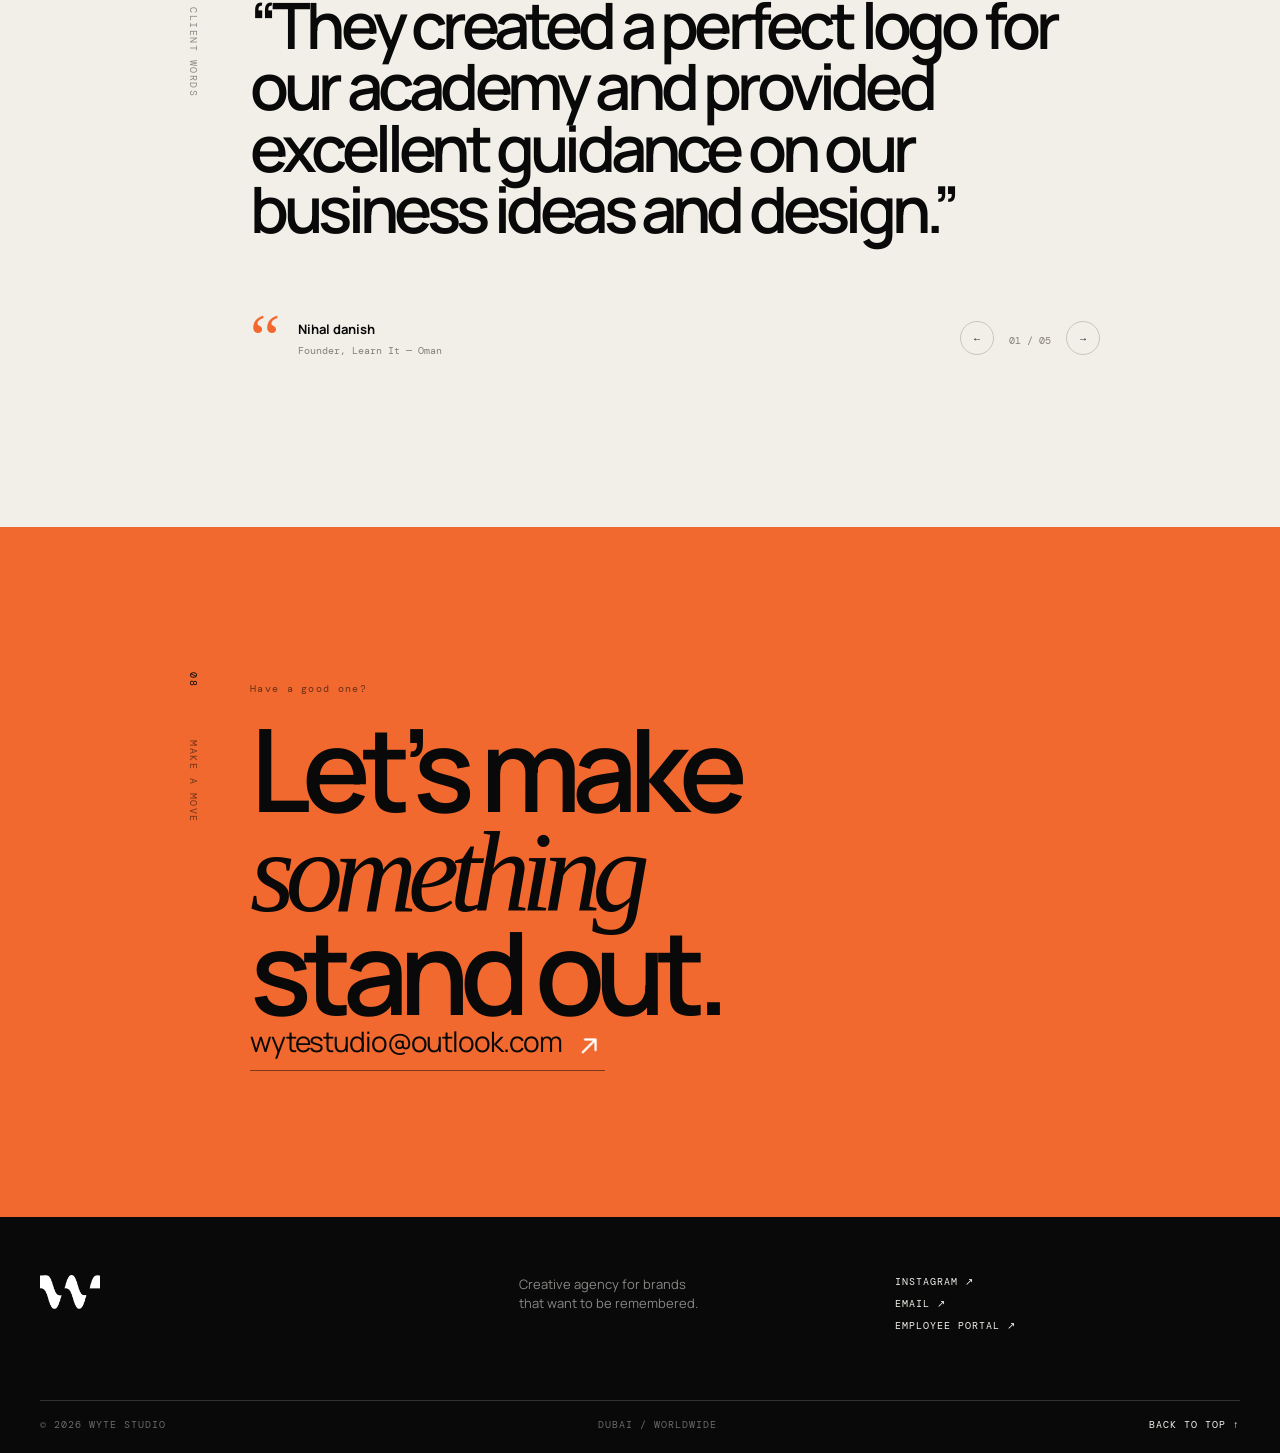
==== commit 0605ddd1: "Update website" ====
--- a/index.html
+++ b/index.html
@@ -21,7 +21,7 @@
         <a href="#about">About</a>
         <a href="#contact">Contact</a>
       </nav>
-      <a class="header-cta" href="#contact">Start a project <span>↗</span></a>
+      <a class="header-cta" href="#contact">Get in touch <span>↗</span></a>
       <button class="menu-toggle" type="button" aria-label="Open menu" aria-expanded="false" data-menu-toggle>
         <span></span><span></span>
       </button>
@@ -29,24 +29,73 @@
 
     <main id="top">
       <section class="hero section-dark" aria-labelledby="hero-title">
-        <div class="hero-hover-background" aria-hidden="true"></div>
+        
+<div class="hero-hover-background" aria-hidden="true">
+  <video
+    autoplay
+    muted
+    loop
+    playsinline
+    preload="metadata"
+    poster="assets/images/hero-hover.jpg"
+  >
+    <source
+      src="assets/videos/hero-hover.mp4"
+      type="video/mp4"
+    />
+  </video>
+</div>
+
+<div class="hero-hover-background" aria-hidden="true">
+  <video
+    autoplay
+    muted
+    loop
+    playsinline
+    preload="metadata"
+    poster="assets/images/hero-hover.jpg"
+  >
+    <source
+      src="assets/videos/hero-hover.mp4"
+      type="video/mp4"
+    />
+  </video>
+</div>
+
         <div class="hero-orbit orbit-one" aria-hidden="true"></div>
         <div class="hero-orbit orbit-two" aria-hidden="true"></div>
         <div class="hero-slice" aria-hidden="true"></div>
         <div class="hero-content container">
-          <p class="eyebrow reveal">Independent creative studio <span>—</span> Dubai / Worldwide</p>
-          <h1 id="hero-title" class="display reveal reveal-delay-1">Make it<br /><em>impossible</em><br />to ignore.</h1>
+          <p class="eyebrow reveal">WYTE STUDIO<span>—</span> CREATIVE MARKETING AGENCY</p>
+          <h1 id="hero-title" class="display reveal reveal-delay-1">Think<br /><em>Create</em><br />Dominate.</h1>
           <div class="hero-bottom reveal reveal-delay-2">
             <div class="hero-index" aria-hidden="true">01 <span>/ 07</span></div>
             <p class="hero-intro">Wyte Studio is a design-led creative and marketing studio building brands, digital experiences and content that stand out in the market.</p>
             <div class="scroll-cue" aria-hidden="true"><span></span> Scroll to explore</div>
-            <a class="circle-link" href="#work" aria-label="Explore selected work"><span>Explore<br />the work</span><b>↘</b></a>
+            <a class="circle-link" href="#work" aria-label="Explore selected work">
+  <span>Explore<br />the work</span>
+</a>
           </div>
         </div>
       </section>
 
       <div class="marquee-band" aria-label="Wyte Studio services">
-        <div class="marquee-track"><span>STRATEGY</span><b>✳</b><span>IDENTITY</span><b>✳</b><span>DESIGN</span><b>✳</b><span>DIGITAL</span><b>✳</b><span>CONTENT</span><b>✳</b><span>CULTURE</span><b>✳</b><span>MARKETING</span><b>✳</b><span>STRATEGY</span><b>✳</b><span>IDENTITY</span><b>✳</b><span>DESIGN</span><b>✳</b></div>
+        <div class="marquee-track">
+  <span>CREATIVE DIRECTION</span><b>✳</b>
+  <span>BRAND CULTURE</span><b>✳</b>
+  <span>UNCOMMON IDEAS</span><b>✳</b>
+  <span>DIGITAL WORLDS</span><b>✳</b>
+  <span>VISUAL STORIES</span><b>✳</b>
+  <span>BRAND OBSESSION</span><b>✳</b>
+  <span>BUILT TO STAND OUT</span><b>✳</b>
+  <span>CREATIVE DIRECTION</span><b>✳</b>
+  <span>BRAND CULTURE</span><b>✳</b>
+  <span>UNCOMMON IDEAS</span><b>✳</b>
+  <span>DIGITAL WORLDS</span><b>✳</b>
+  <span>VISUAL STORIES</span><b>✳</b>
+  <span>BRAND OBSESSION</span><b>✳</b>
+  <span>BUILT TO STAND OUT</span><b>✳</b>
+</div>
       </div>
 
       <section class="about section-light" id="about" aria-labelledby="about-title">
@@ -64,12 +113,53 @@
               <p>We find the sharp idea, give it a distinct visual language, then build every touchpoint around it.</p>
             </div>
           </div>
-          <div class="about-art reveal reveal-delay-2" aria-label="Abstract Wyte Studio visual">
-            <div class="art-frame"><span class="art-word">WYTE</span><span class="art-caption">A creative<br />direction</span><span class="art-line"></span><span class="art-corner">D / 26</span></div>
-          </div>
-        </div>
-      </section>
-
+          <div class="about-art reveal reveal-delay-2" aria-label="Wyte Studio visual">
+  <img
+    src="assets/images/wyte.jpg"
+    alt="Wyte Studio creative visual"
+    class="about-wyte-image"
+  />
+</div>
+        </div>
+      </section>
+      
+<!-- FOUNDER'S NOTE -->
+<section class="founder-note section-light" aria-label="A note from the founder">
+  <div class="container founder-note-inner">
+
+    <div class="founder-profile">
+      <div class="founder-image-wrap">
+        <img
+          src="assets/images/founder.jpg"
+          alt="Shahbaz Nihal, Founder and Creative Director of Wyte Studio"
+          class="founder-image"
+          loading="lazy"
+        />
+      </div>
+
+      <div class="founder-details">
+        <span class="founder-label">THE PERSON BEHIND THE WORK</span>
+        <h3>Shahbaz Nihal</h3>
+        <p>Founder &amp; Creative Director</p>
+      </div>
+    </div>
+
+    <div class="founder-message">
+      <span class="founder-quote-mark">“</span>
+      <p>
+        I believe the best brands don't try to fit in.
+        They build a world of their own — through bold ideas,
+        thoughtful design and work that means something.
+      </p>
+      <div class="founder-message-footer">
+        <span>MY APPROACH. OUR STANDARD.</span>
+        <span class="founder-signature">Shahbaz.</span>
+      </div>
+    </div>
+
+  </div>
+</section>
+<!-- END FOUNDER'S NOTE -->
       <section class="services section-dark" id="services" aria-labelledby="services-title">
         <div class="container">
           <div class="section-topline reveal"><span>03 — Capabilities</span><span>Selected disciplines</span></div>
@@ -78,29 +168,25 @@
             <p class="section-note reveal reveal-delay-1">From first thought to final frame, we make the work feel unmistakably yours.</p>
           </div>
           <div class="services-list" data-services-list>
-            <article class="service-row reveal" data-service
-  data-bg="assets/images/service-branding.jpg">
+            <article class="service-row reveal" data-service>
   <button type="button" class="service-trigger" aria-expanded="false"><span class="service-number">01</span><span class="service-name">Branding &amp; Art Direction</span><span class="service-arrow">
   <img src="assets/images/service-arrow.png" alt="" aria-hidden="true">
 </span></button>
               <div class="service-details"><p>We build identities that give brands a recognizable point of view. From strategy and naming to visual identity, art direction and brand systems, we create brands designed to remain relevant.</p><ul><li>Brand strategy</li><li>Naming &amp; positioning</li><li>Logo &amp; identity systems</li><li>Visual language</li><li>Campaign identity</li><li>Packaging &amp; application</li></ul></div>
             </article>
-            <article class="service-row reveal reveal-delay-1" data-service
-  data-bg="assets/images/service-social-media.jpg">
+            <article class="service-row reveal reveal-delay-1" data-service>
               <button type="button" class="service-trigger" aria-expanded="false"><span class="service-number">02</span><span class="service-name">Social Media Management</span><span class="service-arrow">
   <img src="assets/images/service-arrow.png" alt="" aria-hidden="true">
 </span></button>
               <div class="service-details"><p>We build social ecosystems that combine strategy, creative direction, content and consistency — turning channels into an extension of the brand.</p><ul><li>Social strategy</li><li>Content planning</li><li>Creative direction</li><li>Static design</li><li>Reels &amp; short-form</li><li>Community management</li></ul></div>
             </article>
-            <article class="service-row reveal reveal-delay-2" data-service
-  data-bg="assets/images/service-web-development.jpg">
+            <article class="service-row reveal reveal-delay-2" data-service>
               <button type="button" class="service-trigger" aria-expanded="false"><span class="service-number">03</span><span class="service-name">Web / App Development</span><span class="service-arrow">
   <img src="assets/images/service-arrow.png" alt="" aria-hidden="true">
 </span></button>
               <div class="service-details"><p>We design and develop websites and digital products that combine aesthetics, usability and performance — translating identity into functional digital experiences.</p><ul><li>Website design</li><li>UI / UX</li><li>Landing pages</li><li>Web development</li><li>Application design</li><li>E-commerce</li></ul></div>
             </article>
-            <article class="service-row reveal reveal-delay-3" data-service
-  data-bg="assets/images/service-content-production.jpg">
+            <article class="service-row reveal reveal-delay-3" data-service>
               <button type="button" class="service-trigger" aria-expanded="false"><span class="service-number">04</span><span class="service-name">Content &amp; Production</span><span class="service-arrow">
   <img src="assets/images/service-arrow.png" alt="" aria-hidden="true">
 </span></button>
@@ -129,23 +215,85 @@
             <h2 id="work-title" class="heading-xl reveal">The work speaks<br /><em>for itself.</em></h2>
             <p class="section-note reveal reveal-delay-1">A selection of identities, interfaces and campaigns built to move people and businesses forward.</p>
           </div>
-          <div class="case-grid">
-            <article class="case-card case-large reveal" data-case="hane" role="button" tabindex="0" aria-label="Open Hane Patisserie case study">
-              <div class="case-visual visual-hane"><span class="visual-kicker">Hané — 01</span><span class="visual-script">Hane</span><span class="visual-script small">Patisserie</span><i></i></div>
-              <div class="case-meta"><div><p class="case-type">F&amp;B / Branding &amp; Art Direction</p><h3>Hane Patisserie</h3></div><span class="case-link">View case ↗</span></div>
-            </article>
-            <article class="case-card reveal reveal-delay-1" data-case="learnit" role="button" tabindex="0" aria-label="Open Learnit case study">
-              <div class="case-visual visual-learnit"><span class="visual-kicker">Learnit — 02</span><div class="learnit-mark">learn<br /><b>it.</b></div><span class="learnit-line">English learning, unlocked.</span></div>
-              <div class="case-meta"><div><p class="case-type">Education / Logo Design &amp; Branding</p><h3>Learnit</h3></div><span class="case-link">View case ↗</span></div>
-            </article>
-            <article class="case-card reveal reveal-delay-2" data-case="truetrader" role="button" tabindex="0" aria-label="Open TrueTrader case study">
-              <div class="case-visual visual-trader"><span class="visual-kicker">TrueTrader — 03</span><span class="trader-balance">$ 23,492<small>Available Balance</small></span><span class="trader-signal">Real signals<br /><em>real successes</em></span><div class="trader-bar"></div></div>
-              <div class="case-meta"><div><p class="case-type">Trading / Application UI/UX</p><h3>TrueTrader</h3></div><span class="case-link">View case ↗</span></div>
-            </article>
-            <article class="case-card case-wide reveal" data-case="dreamgold" role="button" tabindex="0" aria-label="Open Dream Gold case study">
-              <div class="case-visual visual-dream"><span class="visual-kicker">Dream Gold — 04</span><span class="dream-title">Dream<br /><em>Gold</em></span><span class="dream-sport">A new standard<br />for the sporting industry.</span><span class="dream-orb"></span></div>
-              <div class="case-meta"><div><p class="case-type">Sporting / Branding &amp; SMM</p><h3>Dream Gold</h3></div><span class="case-link">View case ↗</span></div>
-            </article>
+          
+<div class="case-slider" data-case-slider>
+  <div class="case-slider-track" data-case-track>
+
+    <!-- 01 — HANE PATISSERIE -->
+    <article class="stack-card is-active" data-case="hane" role="button" tabindex="0" aria-label="Open Hane Patisserie case study">
+      <div class="stack-image">
+        <img src="assets/images/hane.jpg" alt="Hané Patisserie branding and creative direction" loading="eager" />
+        <span class="stack-image-index">01 / 04</span>
+      </div>
+      <div class="stack-info">
+        <span class="stack-category">F&B / Branding &amp; Art Direction</span>
+        <h3>Hané<br /><em>Patisserie.</em></h3>
+        <p>A distinctive visual identity crafted to give a boutique patisserie its own signature presence.</p>
+        <span class="stack-view">Explore case study <b>↗</b></span>
+        <span class="stack-project-number">01</span>
+      </div>
+    </article>
+
+    <!-- 02 — LEARNIT -->
+    <article class="stack-card" data-case="learnit" role="button" tabindex="0" aria-label="Open Learnit case study">
+      <div class="stack-image">
+        <img src="assets/images/li.jpg" alt="Learnit education branding and logo design" loading="lazy" />
+        <span class="stack-image-index">02 / 04</span>
+      </div>
+      <div class="stack-info">
+        <span class="stack-category">Education / Logo Design &amp; Branding</span>
+        <h3>Learn<br /><em>it.</em></h3>
+        <p>A clear, contemporary brand identity built to make learning feel accessible and memorable.</p>
+        <span class="stack-view">Explore case study <b>↗</b></span>
+        <span class="stack-project-number">02</span>
+      </div>
+    </article>
+
+    <!-- 03 — TRUETRADER -->
+    <article class="stack-card" data-case="truetrader" role="button" tabindex="0" aria-label="Open TrueTrader case study">
+      <div class="stack-image">
+        <img src="assets/images/tt.jpg" alt="TrueTrader trading application UI and UX design" loading="lazy" />
+        <span class="stack-image-index">03 / 04</span>
+      </div>
+      <div class="stack-info">
+        <span class="stack-category">Trading / Application UI/UX</span>
+        <h3>True<br /><em>Trader.</em></h3>
+        <p>A digital trading experience shaped around confident visual communication and a modern interface.</p>
+        <span class="stack-view">Explore case study <b>↗</b></span>
+        <span class="stack-project-number">03</span>
+      </div>
+    </article>
+
+    <!-- 04 — DREAM GOLD -->
+    <article class="stack-card" data-case="dreamgold" role="button" tabindex="0" aria-label="Open Dream Gold case study">
+      <div class="stack-image">
+        <img src="assets/images/dg.jpg" alt="Dream Gold sports brand identity and social media creative" loading="lazy" />
+        <span class="stack-image-index">04 / 04</span>
+      </div>
+      <div class="stack-info">
+        <span class="stack-category">Sporting / Branding &amp; SMM</span>
+        <h3>Dream<br /><em>Gold.</em></h3>
+        <p>A bold brand direction designed to bring a distinctive identity to the sporting industry.</p>
+        <span class="stack-view">Explore case study <b>↗</b></span>
+        <span class="stack-project-number">04</span>
+      </div>
+    </article>
+
+  </div>
+
+  <div class="stack-controls">
+    <div class="stack-progress">
+      <span data-stack-current>01</span>
+      <span class="stack-progress-line"><i data-stack-progress></i></span>
+      <span>04</span>
+    </div>
+    <div class="stack-buttons">
+      <button type="button" data-stack-prev aria-label="Previous project">←</button>
+      <button type="button" data-stack-next aria-label="Next project">→</button>
+    </div>
+  </div>
+</div>
+</article>
           </div>
         </div>
       </section>
--- a/css/style.css
+++ b/css/style.css
@@ -30,10 +30,10 @@
   .header-brand, .footer-brand { width:100px; }
   .header-brand .brand-logo-image, .footer-brand .brand-logo-image { width:100px; }
 }
-.desktop-nav { position:absolute; left:50%; transform:translateX(-50%); display:flex; gap:30px; font:11px var(--mono); text-transform:uppercase; letter-spacing:.1em; }
+.desktop-nav { position:absolute; left:50%; transform:translateX(-50%); display:flex; gap:44px; font:11px var(--mono); text-transform:titlecase; letter-spacing:.1em; }
 .desktop-nav a, .header-cta, .footer-links a { transition:color .25s ease; }
 .desktop-nav a:hover, .header-cta:hover, .footer-links a:hover { color:var(--warm); }
-.header-cta { font:11px var(--mono); text-transform:uppercase; letter-spacing:.08em; }
+.header-cta { font:11px var(--mono); text-transform:titlecase; letter-spacing:.08em; }
 .header-cta span { display:inline-block; color:var(--warm); font-size:18px; line-height:0; margin-left:7px; transform:translateY(2px); }
 .menu-toggle { display:none; background:none; border:0; padding:8px 0; width:29px; cursor:pointer; }
 .menu-toggle span { display:block; height:1px; background:currentColor; margin:7px 0; transition:transform .3s ease; }
@@ -41,7 +41,7 @@
 .hero:before { content:''; position:absolute; top:-16%; right:7%; width:52vw; height:72vh; border-radius:50%; background:radial-gradient(ellipse, rgba(242,105,47,.48) 0, rgba(142,32,11,.22) 31%, rgba(9,9,9,0) 70%); filter:blur(30px); }
 .hero:after { content:''; position:absolute; inset:0; background:linear-gradient(115deg, transparent 56%, rgba(242,105,47,.06) 56.2%, transparent 56.7%), linear-gradient(115deg, transparent 65%, rgba(242,105,47,.05) 65.2%, transparent 65.8%); pointer-events:none; }
 .hero-content { width:min(1240px, calc(100% - 80px)); }
-.eyebrow { font:10px var(--mono); text-transform:uppercase; letter-spacing:.13em; color:rgba(242,239,233,.62); }
+.eyebrow { font:10px var(--mono); text-transform:titlecase; letter-spacing:.13em; color:rgba(242, 239, 233, 0.737); }
 .eyebrow span { color:var(--warm); margin:0 8px; }
 .display { margin:26px 0 0; font-size:clamp(64px, 9vw, 142px); letter-spacing:-.08em; line-height:.86; font-weight:600; max-width:1000px; }
 .display em, .heading-xl em { font-family:var(--serif); font-weight:400; letter-spacing:-.08em; }
@@ -56,18 +56,18 @@
   /* Position adjustment */
   position: relative;
   left: -100px;  /* Right: increase | Left: decrease */
-  top: 0px;   /* Down: increase | Up: decrease */
-}
-.circle-link { width:138px; height:138px; display:flex; justify-content:center; align-items:center; gap:11px; border:1px solid rgba(242,239,233,.42); border-radius:50%; font:10px var(--mono); text-transform:uppercase; letter-spacing:.08em; transition:background .3s ease, border .3s ease, transform .3s ease; }
+  top: -110px;   /* Down: increase | Up: decrease */
+}
+.circle-link { width:120px; height:120px; display:flex; justify-content:center; align-items:center; gap:4px; border:1px solid rgba(242,239,233,.42); border-radius:50%; font:10px var(--mono); text-transform:uppercase; letter-spacing:.08em; transition:background .3s ease, border .3s ease, transform .3s ease; }
 .circle-link b { color:var(--warm); font:24px var(--sans); align-self:flex-end; margin-bottom:50px; }
-.circle-link:hover { background:var(--warm); border-color:var(--warm); color:var(--ink); transform:rotate(-7deg); }
+.circle-link:hover { background:var(--warm); border-color:var(--warm); color:var(--ink); transform:rotate(-0deg); }
 .circle-link:hover b { color:var(--ink); }
 .hero-index { position:absolute; right:40px; bottom:80px; font:10px var(--mono); color:rgba(242,239,233,.8); writing-mode:vertical-rl; transform:rotate(180deg); }
 .hero-index span { color:var(--warm); margin-top:8px; }
-.scroll-cue { position:absolute; left:-100px; bottom:0px; font:9px var(--mono); text-transform:uppercase; letter-spacing:.15em; color:rgba(242,239,233,.55); display:flex; gap:12px; align-items:center; }
+.scroll-cue { position:absolute; left:-640px; bottom:0px; font:10px var(--mono); text-transform:uppercase; letter-spacing:.15em; color:rgba(242,239,233,.55); display:flex; gap:12px; align-items:center; }
 .scroll-cue span { width:34px; height:1px; background:var(--warm); }
 .hero-slice { position:absolute; z-index:0; width:490px; height:490px; right:10%; top:24%; border:1px solid rgba(242,105,47,.22); border-radius:50%; transform:rotate(35deg) skew(-18deg); box-shadow:0 0 120px rgba(242,105,47,.12), inset 0 0 80px rgba(242,105,47,.08); }
-.hero-slice:after { content:'W'; position:absolute; inset:30px; border:1px solid rgba(242,239,233,.12); color:rgba(242,239,233,.08); border-radius:50%; font:340px/.8 var(--sans); font-weight:800; text-align:center; padding-top:80px; }
+.hero-slice:after { content:''; position:absolute; inset:30px; border:1px solid rgba(242,239,233,.12); color:rgba(242,239,233,.08); border-radius:50%; font:340px/.8 var(--sans); font-weight:800; text-align:center; padding-top:80px; }
 .hero-orbit { position:absolute; border-radius:50%; border:1px solid rgba(242,105,47,.2); z-index:0; }
 .orbit-one { width:840px; height:360px; right:-11%; top:20%; transform:rotate(-18deg); }
 .orbit-two { width:650px; height:280px; right:-4%; top:35%; transform:rotate(-18deg); opacity:.6; }
@@ -224,10 +224,10 @@
 .contact { padding:145px 0 135px; min-height:690px; }
 .contact-layout { display:grid; grid-template-columns:160px 1fr; gap:50px; }
 .dark-eyebrow { color:rgba(9,9,9,.6); }
-.contact-title { margin-top:24px; max-width:850px; }
+.contact-title { margin-top:24px; max-width:890px; }
 .contact-bottom { display:flex; justify-content:space-between; align-items:end; max-width:900px; margin-top:78px; gap:40px; }
 .contact-bottom p { max-width:290px; margin:0; color:rgba(9,9,9,.68); font-size:13px; }
-.contact-link { font-size:clamp(19px, 2.2vw, 30px); letter-spacing:-.05em; border-bottom:1px solid rgba(9,9,9,.5); padding-bottom:10px; }
+.contact-link { font-size:clamp(18px, 2.2vw, 30px); letter-spacing:-.04em; border-bottom:1px solid rgba(9,9,9,.5); padding-bottom:10px; }
 .contact-link span { color:var(--paper); font-size:24px; margin-left:8px; }
 .site-footer { padding:58px 0 22px; }
 .footer-top { display:grid; grid-template-columns:1.3fr 1fr 1fr; align-items:start; gap:30px; padding-bottom:68px; }
@@ -261,8 +261,8 @@
   .mobile-menu { display:block; position:fixed; inset:0; z-index:25; background:var(--warm); color:var(--ink); transform:translateY(-100%); transition:transform .5s cubic-bezier(.2,.8,.2,1); padding:140px 30px 50px; }
   body.menu-open .mobile-menu { transform:translateY(0); }
   body.menu-open .menu-toggle span:first-child { transform:translateY(4px) rotate(45deg); } body.menu-open .menu-toggle span:last-child { transform:translateY(-4px) rotate(-45deg); }
-  .mobile-menu nav { display:flex; flex-direction:column; gap:14px; }
-  .mobile-menu a { border-bottom:1px solid rgba(9,9,9,.25); padding-bottom:13px; font-size:35px; letter-spacing:-.07em; }
+  .mobile-menu nav { display:flex; flex-direction:column; gap:40px; }
+  .mobile-menu a { border-bottom:1px solid rgba(9,9,9,.25); padding-bottom:13px; font-size:3px; letter-spacing:-.07em; }
   .mobile-menu a:last-child { color:var(--paper); border-color:var(--paper); margin-top:15px; font-size:18px; letter-spacing:-.03em; }
   .hero { min-height:840px; padding-top:145px; align-items:flex-start; }
   .hero-slice { width:330px; height:330px; right:-10%; top:42%; }
@@ -272,7 +272,7 @@
   .display { font-size:clamp(56px, 16vw, 110px); }
   .hero-bottom { margin-top:55px; align-items:flex-start; }
   .hero-intro {
-  width: 245px;
+  width: 230px;
   font-size: 12px;
   line-height: 1.55;
 
@@ -376,15 +376,15 @@
 }
 /* Wyte Studio — Floating glass header box */
 .site-header {
-  left: 4%;
-  right: 4%;
-  top: 20px;
-  width: 92%;
-  height: 72px;
+  left: 16%;
+  right: 0%;
+  top: 8px;
+  width: 66%;
+  height: 60px;
   padding: 0 28px;
 
-  background: rgba(255, 255, 255, 0.08);
-  border: 1px solid rgba(255, 255, 255, 0.12);
+  background: rgba(174, 174, 174, 0.08);
+  border: 1px solid rgba(255, 255, 255, 0.049);
   border-radius: 40px;
 
   -webkit-backdrop-filter: blur(18px);
@@ -402,8 +402,8 @@
 .site-header.is-scrolled {
   top: 12px;
   height: 64px;
-  background: rgba(255, 255, 255, 0.08);
-  border-color: rgba(255, 255, 255, 0.14);
+  background: rgba(25, 25, 25, 0.17);
+  border-color: rgba(19, 19, 19, 0.054);
 }
 
 /* Mobile spacing */
@@ -419,28 +419,188 @@
   .site-header.is-scrolled {
     top: 8px;
   }
+
+/* =========================================
+   WYTE STUDIO — ORANGE ENERGY LINE INTRO
+   Page-load animation only
+========================================= */
+
+.site-header {
+  position: fixed;
+  isolation: isolate;
+}
+
+/* Animated energy layer */
+.site-header .wyte-energy-intro {
+  position: absolute;
+  inset: 0;
+  width: 100%;
+  height: 100%;
+  z-index: 1;
+  overflow: hidden;
+  pointer-events: none;
+  border-radius: inherit;
+  opacity: 1;
+}
+
+/* Fluid orange energy path */
+.wyte-energy-intro .energy-path {
+  fill: none;
+  stroke: #ff762f;
+  stroke-width: 2.2;
+  stroke-linecap: round;
+  stroke-linejoin: round;
+  stroke-dasharray: 1200 1200;
+  stroke-dashoffset: 1200;
+  filter:
+    drop-shadow(0 0 3px rgba(255, 104, 39, 0.95))
+    drop-shadow(0 0 9px rgba(242, 105, 47, 0.85))
+    drop-shadow(0 0 19px rgba(242, 105, 47, 0.45));
+  animation: wyteEnergyTravel 1.45s cubic-bezier(.16, 1, .3, 1) forwards;
+}
+
+/* Bright moving energy core */
+.wyte-energy-intro .energy-core {
+  fill: none;
+  stroke: #ffd0ad;
+  stroke-width: 1;
+  stroke-linecap: round;
+  stroke-dasharray: 90 2310;
+  stroke-dashoffset: 1200;
+  filter:
+    drop-shadow(0 0 4px #ff762f)
+    drop-shadow(0 0 12px #ff762f);
+  animation: wyteEnergyCore 1.15s cubic-bezier(.2, .7, .25, 1) forwards;
+}
+
+/* Orange light briefly illuminates the black surface */
+.wyte-energy-intro .energy-flash {
+  fill: url(#wyteEnergyGradient);
+  opacity: 0;
+  animation: wyteEnergyFlash 1.45s ease-out forwards;
+}
+
+/* Main energy line travels across the header */
+@keyframes wyteEnergyTravel {
+  0% {
+    stroke-dashoffset: 1200;
+    opacity: 0;
+  }
+  8% {
+    opacity: 1;
+  }
+  68% {
+    stroke-dashoffset: 400;
+    opacity: 1;
+  }
+  100% {
+    stroke-dashoffset: 0;
+    opacity: 0;
+  }
+}
+
+/* Faster, brighter pulse follows the line */
+@keyframes wyteEnergyCore {
+  0% {
+    stroke-dashoffset: 1200;
+    opacity: 0;
+  }
+  15% {
+    opacity: 1;
+  }
+  75% {
+    stroke-dashoffset: 0;
+    opacity: 1;
+  }
+  100% {
+    stroke-dashoffset: -90;
+    opacity: 0;
+  }
+}
+
+/* Subtle orange reflection beneath the line */
+@keyframes wyteEnergyFlash {
+  0%, 15%, 100% {
+    opacity: 0;
+  }
+  35% {
+    opacity: 0.16;
+  }
+  60% {
+    opacity: 0.07;
+  }
+}
+
+/* Navigation and logo always remain above the effect */
+.site-header .header-brand,
+.site-header .desktop-nav,
+.site-header .header-cta,
+.site-header .menu-toggle {
+  position: relative;
+  z-index: 2;
+}
+
+/* Accessibility: disable the animation when requested */
+@media (prefers-reduced-motion: reduce) {
+  .site-header .wyte-energy-intro {
+    display: none !important;
+  }
+}
+
 }/* Alternate homepage background — does not affect layout */
 .hero {
   position: relative;
   isolation: isolate;
 }
 
+
+/* Wyte Studio — Hero hover video */
+
 .hero-hover-background {
   position: absolute;
   inset: 0;
-  z-index: -1;
-  background-image: url("../assets/images/hero-hover.jpg");
-  background-size: cover;
-  background-position: center;
-  background-repeat: no-repeat;
+  z-index: 0;
+  overflow: hidden;
   opacity: 0;
   pointer-events: none;
-  transition: opacity 0.4s ease;
-}
-
+  transition: opacity 0.5s ease;
+}
+
+.hero-hover-background video {
+  width: 100%;
+  height: 100%;
+  display: block;
+  object-fit: cover;
+  object-position: center;
+}
+
+/* Dark cinematic overlay */
+.hero-hover-background::after {
+  content: "";
+  position: absolute;
+  inset: 0;
+  background: linear-gradient(
+    115deg,
+    rgba(9, 9, 9, 0.45),
+    rgba(9, 9, 9, 0.2),
+    rgba(9, 9, 9, 0.55)
+  );
+  pointer-events: none;
+}
+
+/* Reveal video on hover */
 .hero.is-work-hover .hero-hover-background {
   opacity: 1;
 }
+
+/* Keep hero content above the video */
+.hero .hero-content,
+.hero .hero-index,
+.hero .scroll-cue {
+  position: relative;
+  z-index: 2;
+}
+
 
 .hero .hero-content,
 .hero .hero-index,
@@ -556,5 +716,605 @@
   background-position: center;
   background-repeat: no-repeat;
 }
-
-
+/* WYTE STUDIO — MANROPE HEADER FONT */
+
+@font-face {
+  font-family: "Manrope";
+  src: url("../assets/fonts/Manrope-Regular.ttf") format("truetype");
+  font-weight: 400;
+  font-style: normal;
+  font-display: swap;
+}
+
+/* Apply Manrope to the header */
+.site-header,
+.site-header .header-brand,
+.site-header .desktop-nav,
+.site-header .desktop-nav a,
+.site-header .header-cta,
+.site-header .menu-toggle {
+  font-family: "Manrope", sans-serif;
+}
+/* Desktop arrow position */
+.circle-link b img {
+  width: 24px;
+  height: 24px;
+  object-fit: contain;
+  display: block;
+}
+
+.circle-link b {
+  position: absolute;
+  right: 24px;
+  bottom: 24px;
+}
+
+/* Mobile arrow position */
+@media (max-width: 768px) {
+  .circle-link b img {
+    width: 20px;
+    height: 20px;
+  }
+
+  .circle-link b {
+    right: 20px;
+    bottom: 20px;
+  }
+}.about-art {
+  width: 100%;
+  height: 100%;
+  overflow: hidden;
+}
+
+.about-wyte-image {
+  display: block;
+  width: 100%;
+  height: 70%;
+  object-fit: cover;
+  object-position: center;
+}
+/* ABOUT SECTION — DESKTOP TWO-COLUMN ALIGNMENT */
+@media (min-width: 901px) {
+  .about-grid {
+    display: grid;
+    grid-template-columns: 100px minmax(0, 1fr) 42%;
+    gap: 40px;
+    align-items: center;
+  }
+
+  /* Section label on the left */
+  .about-grid .section-label {
+    writing-mode: vertical-rl;
+    transform: rotate(180deg);
+    height: 150px;
+    align-self: center;
+  }
+
+  /* Text content */
+  .about-main {
+    width: 100%;
+    max-width: 680px;
+    margin: 0;
+    text-align: left;
+    align-self: center;
+  }
+
+  .about-main .heading-xl {
+    text-align: left;
+  }
+
+  .about-copy {
+    margin: 40px 0 0;
+    text-align: left;
+  }
+
+  .about-footer {
+    justify-content: flex-start;
+    text-align: left;
+  }
+
+  /* Image on the right */
+  .about-art {
+    width: 100%;
+    height: auto;
+    min-height: 0;
+    display: flex;
+    justify-content: center;
+    align-items: center;
+    overflow: hidden;
+  }
+
+  .about-wyte-image {
+    display: block;
+    width: 100%;
+    max-width: 560px;
+    height: auto;
+    margin: 0;
+    object-fit: contain;
+    object-position: center;
+  }
+}
+
+/* =====================================
+   WYTE STUDIO — SLIDING CASE STUDY STACK
+===================================== */
+
+.case-slider {
+  --stack-orange: #f2692f;
+  --stack-paper: #f2efe9;
+  position: relative;
+  width: 100%;
+  overflow: hidden;
+}
+
+.case-slider-track {
+  display: flex;
+  align-items: stretch;
+  gap: 0;
+  transition: transform 750ms cubic-bezier(.22, .75, .18, 1);
+  will-change: transform;
+}
+
+.stack-card {
+  flex: 0 0 100%;
+  min-width: 0;
+  display: grid;
+  grid-template-columns: 1.12fr .88fr;
+  align-items: stretch;
+  gap: clamp(25px, 4vw, 58px);
+  padding: 10px 0 20px;
+  cursor: pointer;
+  outline: none;
+}
+
+/* Image panel */
+.stack-image {
+  position: relative;
+  min-width: 0;
+  height: clamp(380px, 44vw, 570px);
+  overflow: hidden;
+  background: #191817;
+  isolation: isolate;
+}
+
+.stack-image::after {
+  content: "";
+  position: absolute;
+  inset: 0;
+  pointer-events: none;
+  background: linear-gradient(
+    180deg,
+    rgba(0, 0, 0, .22),
+    transparent 24%,
+    transparent 75%,
+    rgba(0, 0, 0, .2)
+  );
+}
+
+.stack-image img {
+  display: block;
+  width: 100%;
+  height: 100%;
+  object-fit: cover;
+  object-position: center;
+  transition: transform 1s cubic-bezier(.2, .7, .2, 1);
+}
+
+.stack-card:hover .stack-image img {
+  transform: scale(1.045);
+}
+
+.stack-image-index {
+  position: absolute;
+  z-index: 2;
+  top: 22px;
+  left: 22px;
+  color: white;
+  font: 10px var(--mono);
+  letter-spacing: .12em;
+}
+
+/* Project details */
+.stack-info {
+  position: relative;
+  display: flex;
+  flex-direction: column;
+  align-items: flex-start;
+  justify-content: center;
+  min-width: 0;
+  padding: 32px 10px 45px 0;
+  overflow: hidden;
+}
+
+.stack-category {
+  color: #8d8981;
+  font: 10px/1.6 var(--mono);
+  letter-spacing: .09em;
+  text-transform: uppercase;
+}
+
+.stack-info h3 {
+  position: relative;
+  z-index: 1;
+  margin: 27px 0 22px;
+  font-size: clamp(48px, 6.2vw, 88px);
+  line-height: .88;
+  letter-spacing: -.085em;
+  font-weight: 600;
+  overflow-wrap: anywhere;
+}
+
+.stack-info h3 em {
+  font-family: var(--serif);
+  font-weight: 400;
+  letter-spacing: -.075em;
+}
+
+.stack-info > p {
+  max-width: 340px;
+  margin: 0;
+  color: #706c65;
+  font-size: 14px;
+  line-height: 1.8;
+}
+
+.stack-view {
+  display: inline-flex;
+  align-items: center;
+  gap: 24px;
+  margin-top: 36px;
+  padding-bottom: 11px;
+  border-bottom: 1px solid rgba(9, 9, 9, .25);
+  color: var(--ink);
+  font: 10px var(--mono);
+  letter-spacing: .07em;
+  text-transform: uppercase;
+}
+
+.stack-view b {
+  color: var(--stack-orange);
+  font-size: 18px;
+  font-weight: 400;
+  transition: transform .3s ease;
+}
+
+.stack-card:hover .stack-view b {
+  transform: translate(4px, -4px);
+}
+
+.stack-project-number {
+  position: absolute;
+  right: 0;
+  bottom: -38px;
+  color: rgba(9, 9, 9, .045);
+  font-size: clamp(130px, 18vw, 240px);
+  font-weight: 800;
+  line-height: 1;
+  letter-spacing: -.12em;
+  pointer-events: none;
+  user-select: none;
+}
+
+/* Sliding reveal for the incoming project */
+.stack-card .stack-image,
+.stack-card .stack-info > * {
+  transition:
+    opacity .55s ease,
+    transform .7s cubic-bezier(.2, .7, .2, 1);
+}
+
+.stack-card:not(.is-active) .stack-image img {
+  transform: scale(1.02);
+}
+
+.stack-card:not(.is-active) .stack-info > * {
+  opacity: .45;
+}
+
+.stack-card.is-active .stack-info > * {
+  opacity: 1;
+}
+
+.stack-card:focus-visible {
+  outline: 2px solid var(--stack-orange);
+  outline-offset: -3px;
+}
+
+/* Navigation and progress */
+.stack-controls {
+  display: flex;
+  justify-content: space-between;
+  align-items: center;
+  gap: 20px;
+  padding-top: 24px;
+  border-top: 1px solid rgba(9, 9, 9, .17);
+}
+
+.stack-progress {
+  display: flex;
+  align-items: center;
+  gap: 16px;
+  color: #77736c;
+  font: 10px var(--mono);
+}
+
+.stack-progress [data-stack-current] {
+  color: var(--ink);
+}
+
+.stack-progress-line {
+  display: block;
+  width: clamp(70px, 12vw, 160px);
+  height: 1px;
+  overflow: hidden;
+  background: rgba(9, 9, 9, .17);
+}
+
+.stack-progress-line i {
+  display: block;
+  width: 25%;
+  height: 100%;
+  background: var(--stack-orange);
+  transition: width .6s cubic-bezier(.2, .7, .2, 1);
+}
+
+.stack-buttons {
+  display: flex;
+  gap: 10px;
+}
+
+.stack-buttons button {
+  display: grid;
+  place-items: center;
+  width: 46px;
+  height: 46px;
+  border: 1px solid rgba(9, 9, 9, .24);
+  border-radius: 50%;
+  background: transparent;
+  color: var(--ink);
+  font-size: 19px;
+  cursor: pointer;
+  transition:
+    background .3s ease,
+    color .3s ease,
+    border-color .3s ease,
+    transform .3s ease;
+}
+
+.stack-buttons button:hover {
+  background: var(--stack-orange);
+  border-color: var(--stack-orange);
+  transform: scale(1.05);
+}
+
+/* Tablet */
+@media (max-width: 900px) {
+  .stack-card {
+    grid-template-columns: 1fr 1fr;
+    gap: 28px;
+  }
+
+  .stack-image {
+    height: 440px;
+  }
+
+  .stack-info h3 {
+    font-size: clamp(43px, 7vw, 68px);
+  }
+}
+
+/* Mobile */
+@media (max-width: 600px) {
+  .stack-card {
+    grid-template-columns: 1fr;
+    gap: 0;
+    padding-top: 5px;
+  }
+
+  .stack-image {
+    height: auto;
+    aspect-ratio: 4 / 3;
+  }
+
+  .stack-info {
+    padding: 26px 4px 45px;
+    min-height: 290px;
+  }
+
+  .stack-info h3 {
+    margin: 18px 0;
+    font-size: clamp(48px, 14vw, 72px);
+  }
+
+  .stack-info > p {
+    font-size: 13px;
+  }
+
+  .stack-view {
+    margin-top: 24px;
+  }
+
+  .stack-project-number {
+    bottom: -22px;
+    font-size: 140px;
+  }
+
+  .stack-controls {
+    padding-top: 18px;
+  }
+
+  .stack-buttons button {
+    width: 42px;
+    height: 42px;
+  }
+}
+
+/* Reduced motion accessibility */
+@media (prefers-reduced-motion: reduce) {
+  .case-slider-track,
+  .stack-card *,
+  .stack-buttons button,
+  .stack-progress-line i {
+    transition: none !important;
+  }
+}
+
+/* ========================================
+   FOUNDER'S NOTE
+======================================== */
+
+.founder-note {
+  position: relative;
+  padding: 54px 0;
+  background: #f2efe9;
+  color: #090909;
+  border-top: 1px solid rgba(9, 9, 9, 0.1);
+  border-bottom: 1px solid rgba(9, 9, 9, 0.1);
+}
+
+.founder-note-inner {
+  display: grid;
+  grid-template-columns: 0.8fr 1.2fr;
+  align-items: center;
+  gap: clamp(35px, 7vw, 100px);
+}
+
+.founder-profile {
+  display: flex;
+  align-items: center;
+  gap: 22px;
+}
+
+.founder-image-wrap {
+  width: 100px;
+  height: 118px;
+  flex: 0 0 100px;
+  overflow: hidden;
+  background: #ded8ce;
+}
+
+.founder-image {
+  width: 100%;
+  height: 100%;
+  display: block;
+  object-fit: cover;
+  object-position: center;
+  filter: grayscale(100%);
+  transition: filter 0.4s ease, transform 0.5s ease;
+}
+
+.founder-image-wrap:hover .founder-image {
+  filter: grayscale(0%);
+  transform: scale(1.05);
+}
+
+.founder-details {
+  min-width: 0;
+}
+
+.founder-label {
+  display: block;
+  margin-bottom: 12px;
+  color: #f2692f;
+  font-family: "DM Mono", monospace;
+  font-size: 9px;
+  letter-spacing: 1.3px;
+  line-height: 1.6;
+}
+
+.founder-details h3 {
+  margin: 0 0 6px;
+  font-family: "Manrope", sans-serif;
+  font-size: clamp(18px, 2vw, 24px);
+  font-weight: 600;
+  letter-spacing: -0.8px;
+}
+
+.founder-details p {
+  margin: 0;
+  color: #77716a;
+  font-size: 12px;
+  line-height: 1.6;
+}
+
+.founder-message {
+  position: relative;
+  padding-left: 28px;
+  border-left: 2px solid #f2692f;
+}
+
+.founder-quote-mark {
+  display: block;
+  height: 30px;
+  color: #f2692f;
+  font-family: Georgia, serif;
+  font-size: 48px;
+  line-height: 1;
+}
+
+.founder-message > p {
+  max-width: 650px;
+  margin: 10px 0 22px;
+  font-family: "Manrope", sans-serif;
+  font-size: clamp(17px, 2vw, 25px);
+  font-weight: 500;
+  line-height: 1.55;
+  letter-spacing: -0.6px;
+}
+
+.founder-message-footer {
+  display: flex;
+  justify-content: space-between;
+  align-items: center;
+  gap: 16px;
+}
+
+.founder-message-footer > span:first-child {
+  color: #827b73;
+  font-family: "DM Mono", monospace;
+  font-size: 9px;
+  letter-spacing: 1.2px;
+}
+
+.founder-signature {
+  color: #f2692f;
+  font-family: calligraphy cursive, cursive;
+  font-size: 21px;
+  font-style: italic;
+  white-space: nowrap;
+}
+
+/* Responsive */
+@media (max-width: 768px) {
+  .founder-note {
+    padding: 38px 0;
+  }
+
+  .founder-note-inner {
+    grid-template-columns: 1fr;
+    gap: 30px;
+  }
+
+  .founder-profile {
+    gap: 17px;
+  }
+
+  .founder-image-wrap {
+    width: 82px;
+    height: 96px;
+    flex-basis: 82px;
+  }
+
+  .founder-message {
+    padding-left: 20px;
+  }
+
+  .founder-message > p {
+    font-size: 19px;
+  }
+
+  .founder-message-footer {
+    align-items: flex-start;
+  }
+}
+
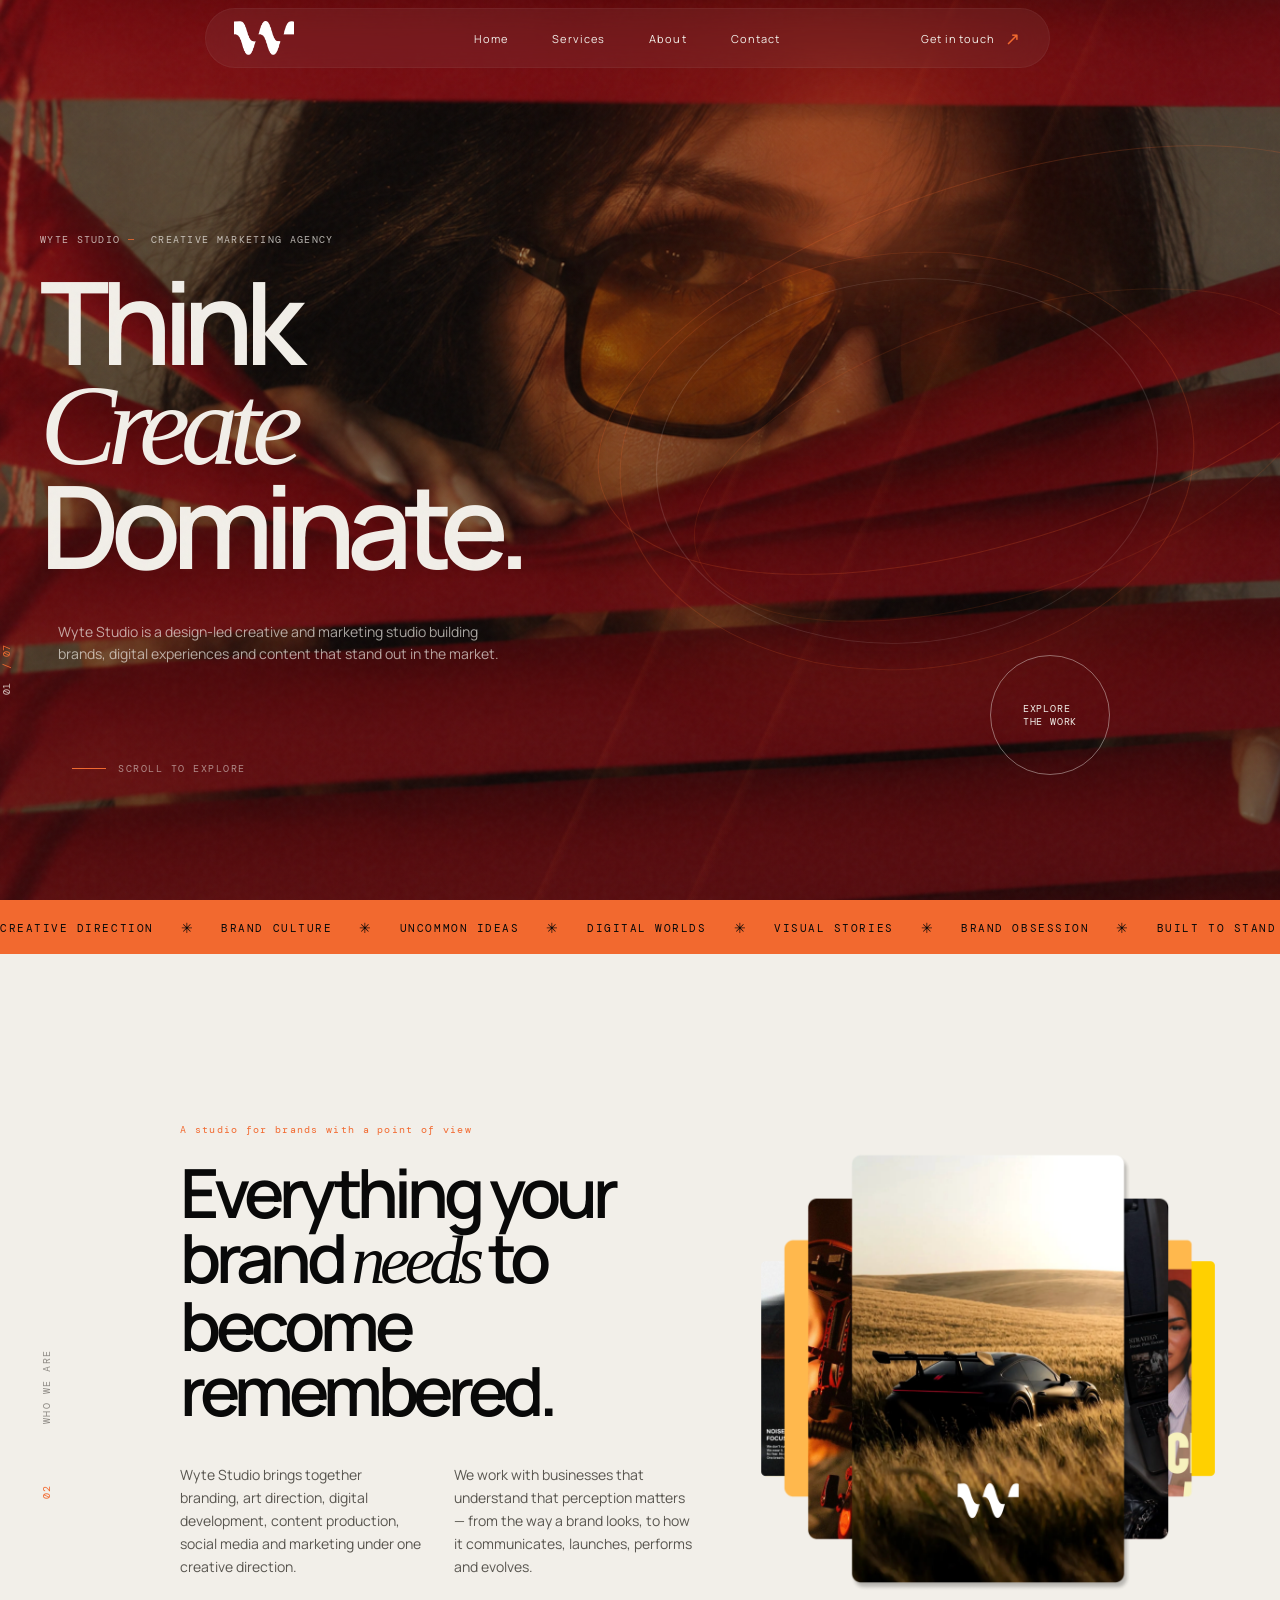
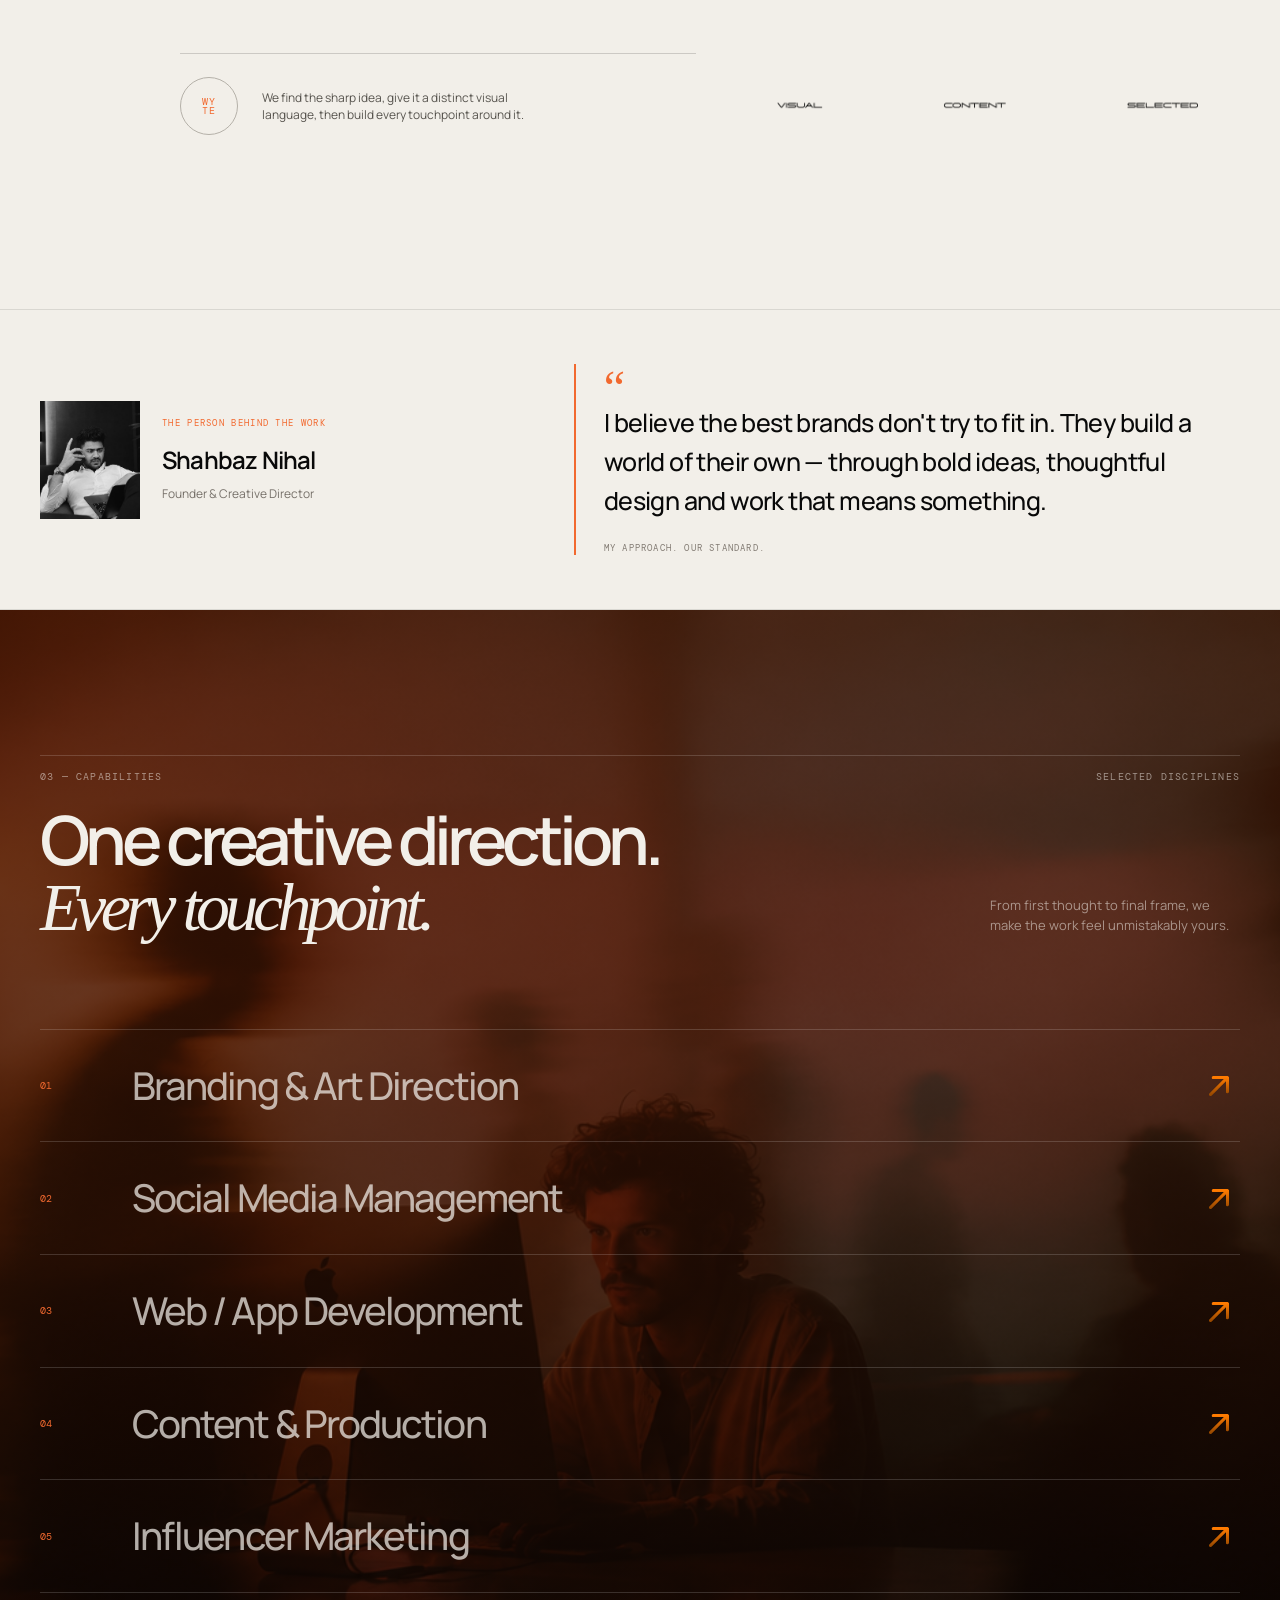
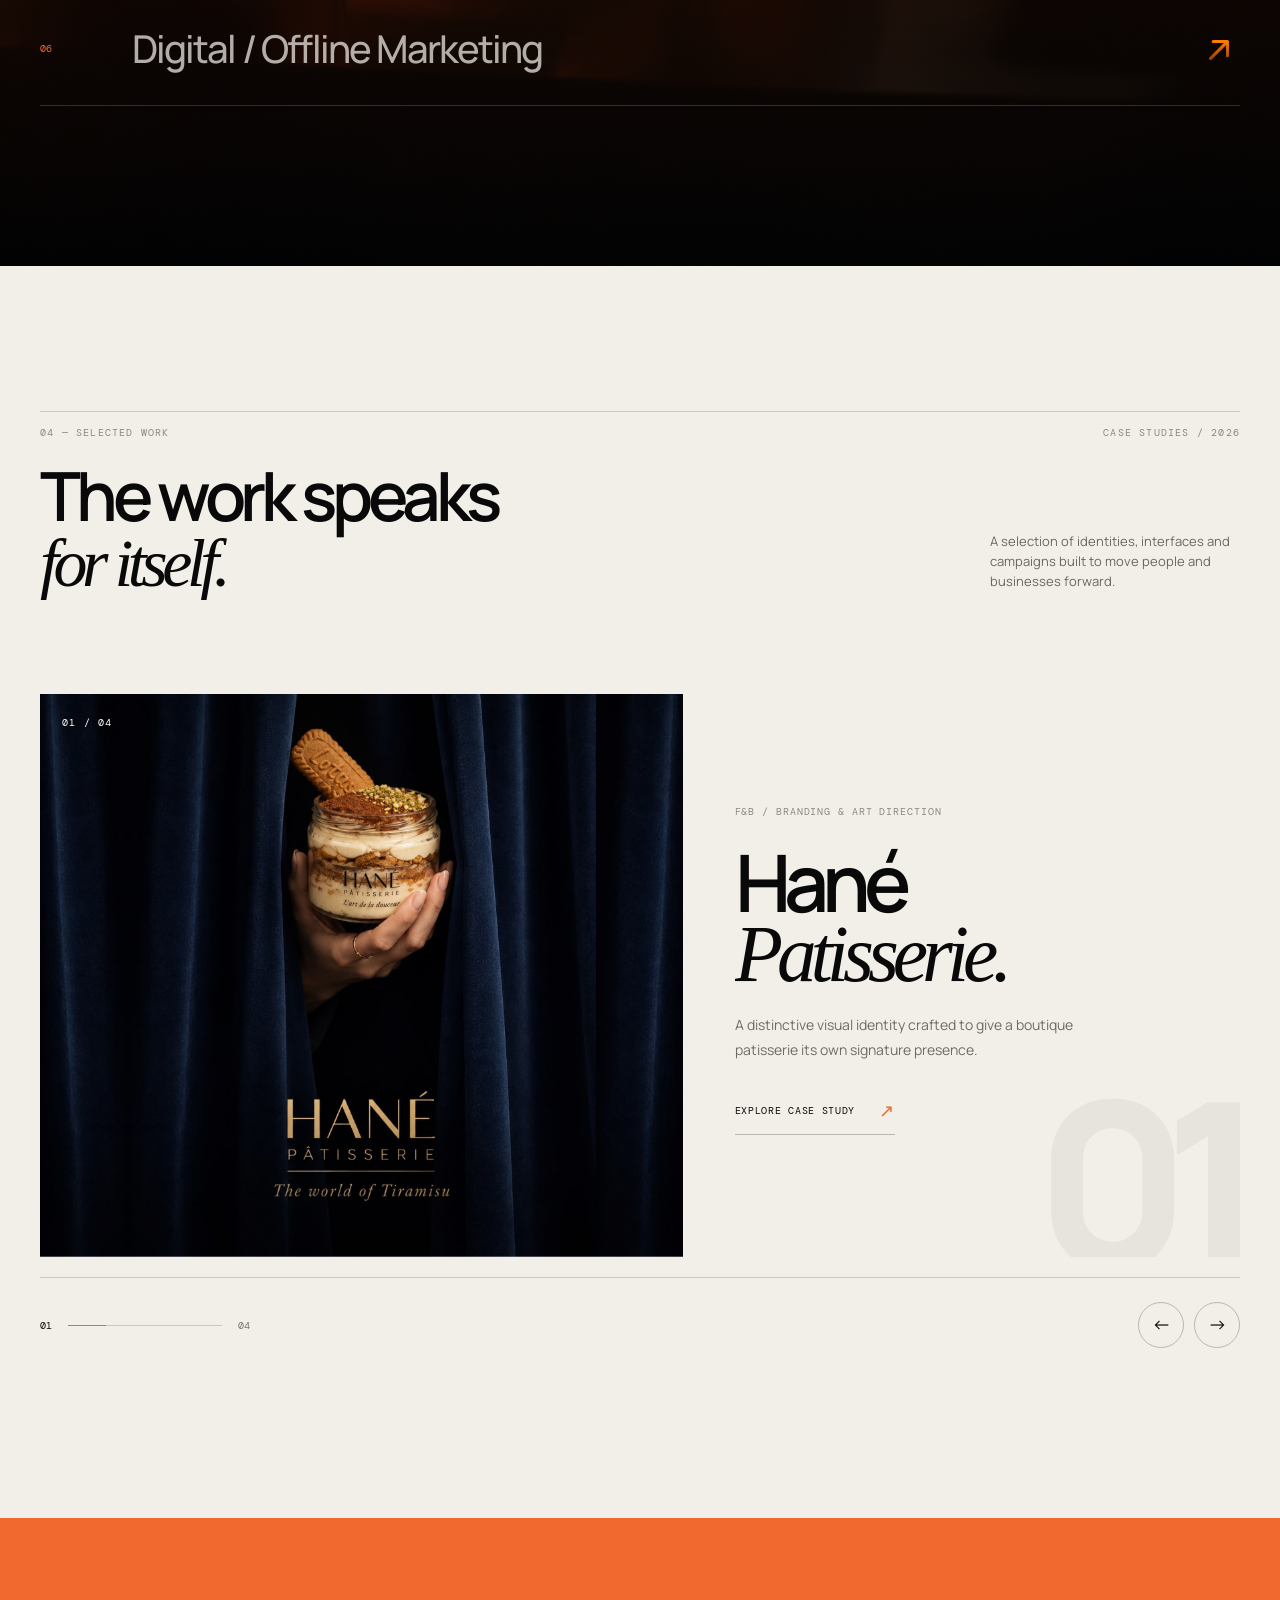
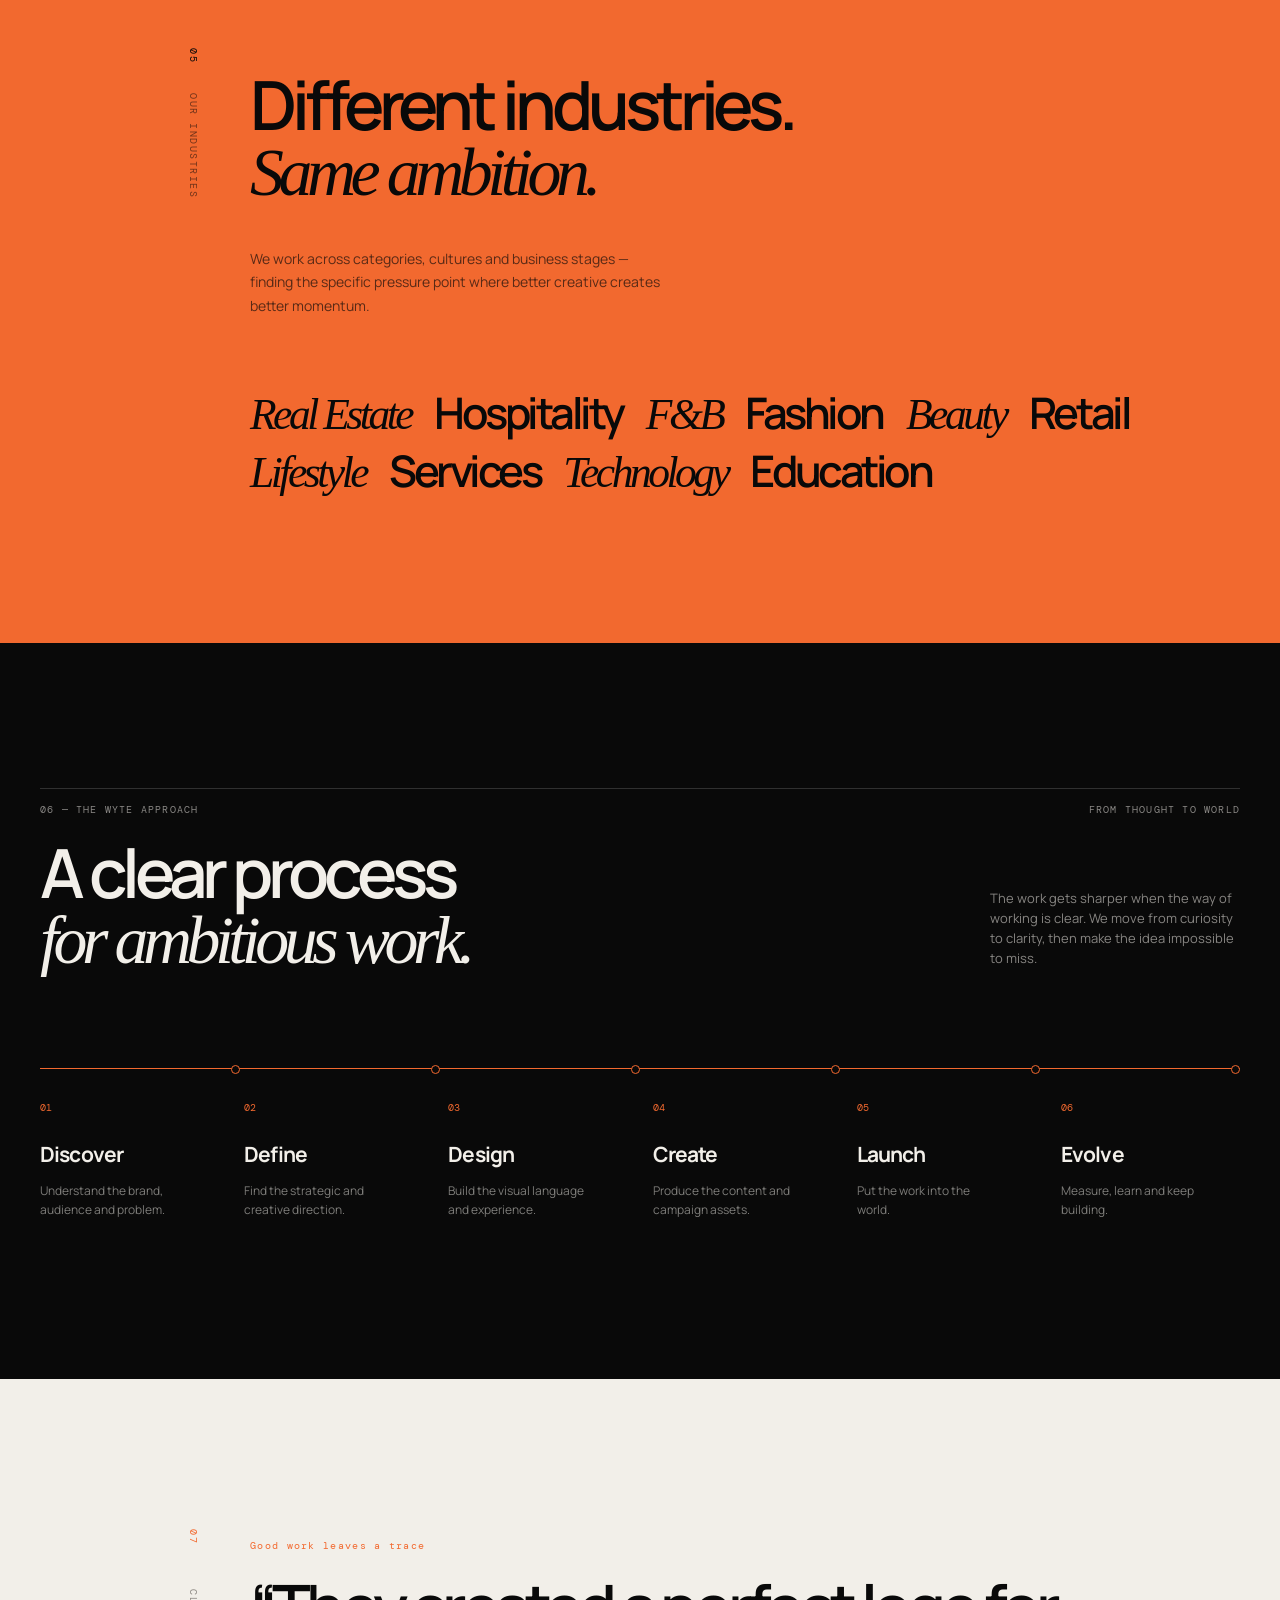
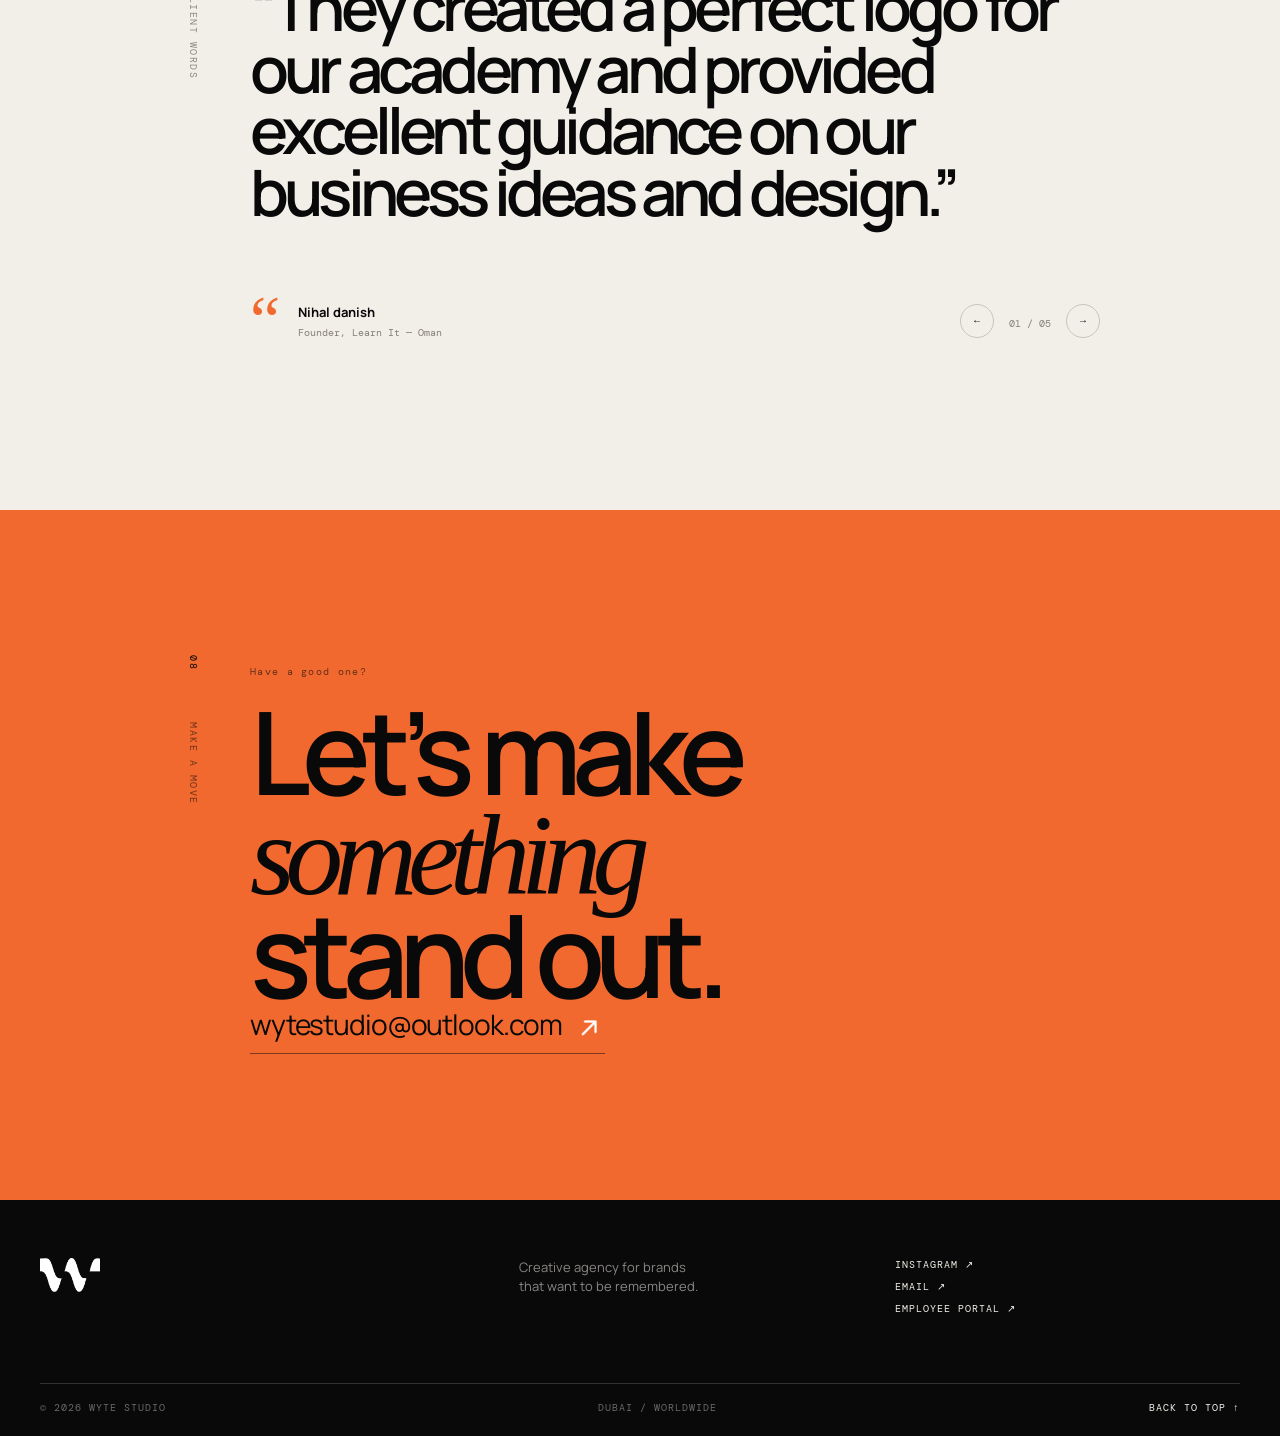
==== commit f3abdade: "Update website" ====
--- a/index.html
+++ b/index.html
@@ -7,6 +7,10 @@
     <meta name="description" content="Wyte Studio is a design-led creative and marketing studio working across branding, digital, content and marketing." />
     <title>Wyte Studio — Creative Agency</title>
         <link rel="stylesheet" href="css/style.css">
+
+<link rel="icon" type="image/png" href="assets/images/favicon.png">
+<link rel="apple-touch-icon" href="assets/images/favicon.png">
+
   </head>
   <body>
     <div class="cursor-glow" aria-hidden="true"></div>
@@ -115,7 +119,7 @@
           </div>
           <div class="about-art reveal reveal-delay-2" aria-label="Wyte Studio visual">
   <img
-    src="assets/images/wyte.jpg"
+    src="assets/images/wyte.png"
     alt="Wyte Studio creative visual"
     class="about-wyte-image"
   />
@@ -153,7 +157,6 @@
       </p>
       <div class="founder-message-footer">
         <span>MY APPROACH. OUR STANDARD.</span>
-        <span class="founder-signature">Shahbaz.</span>
       </div>
     </div>
 
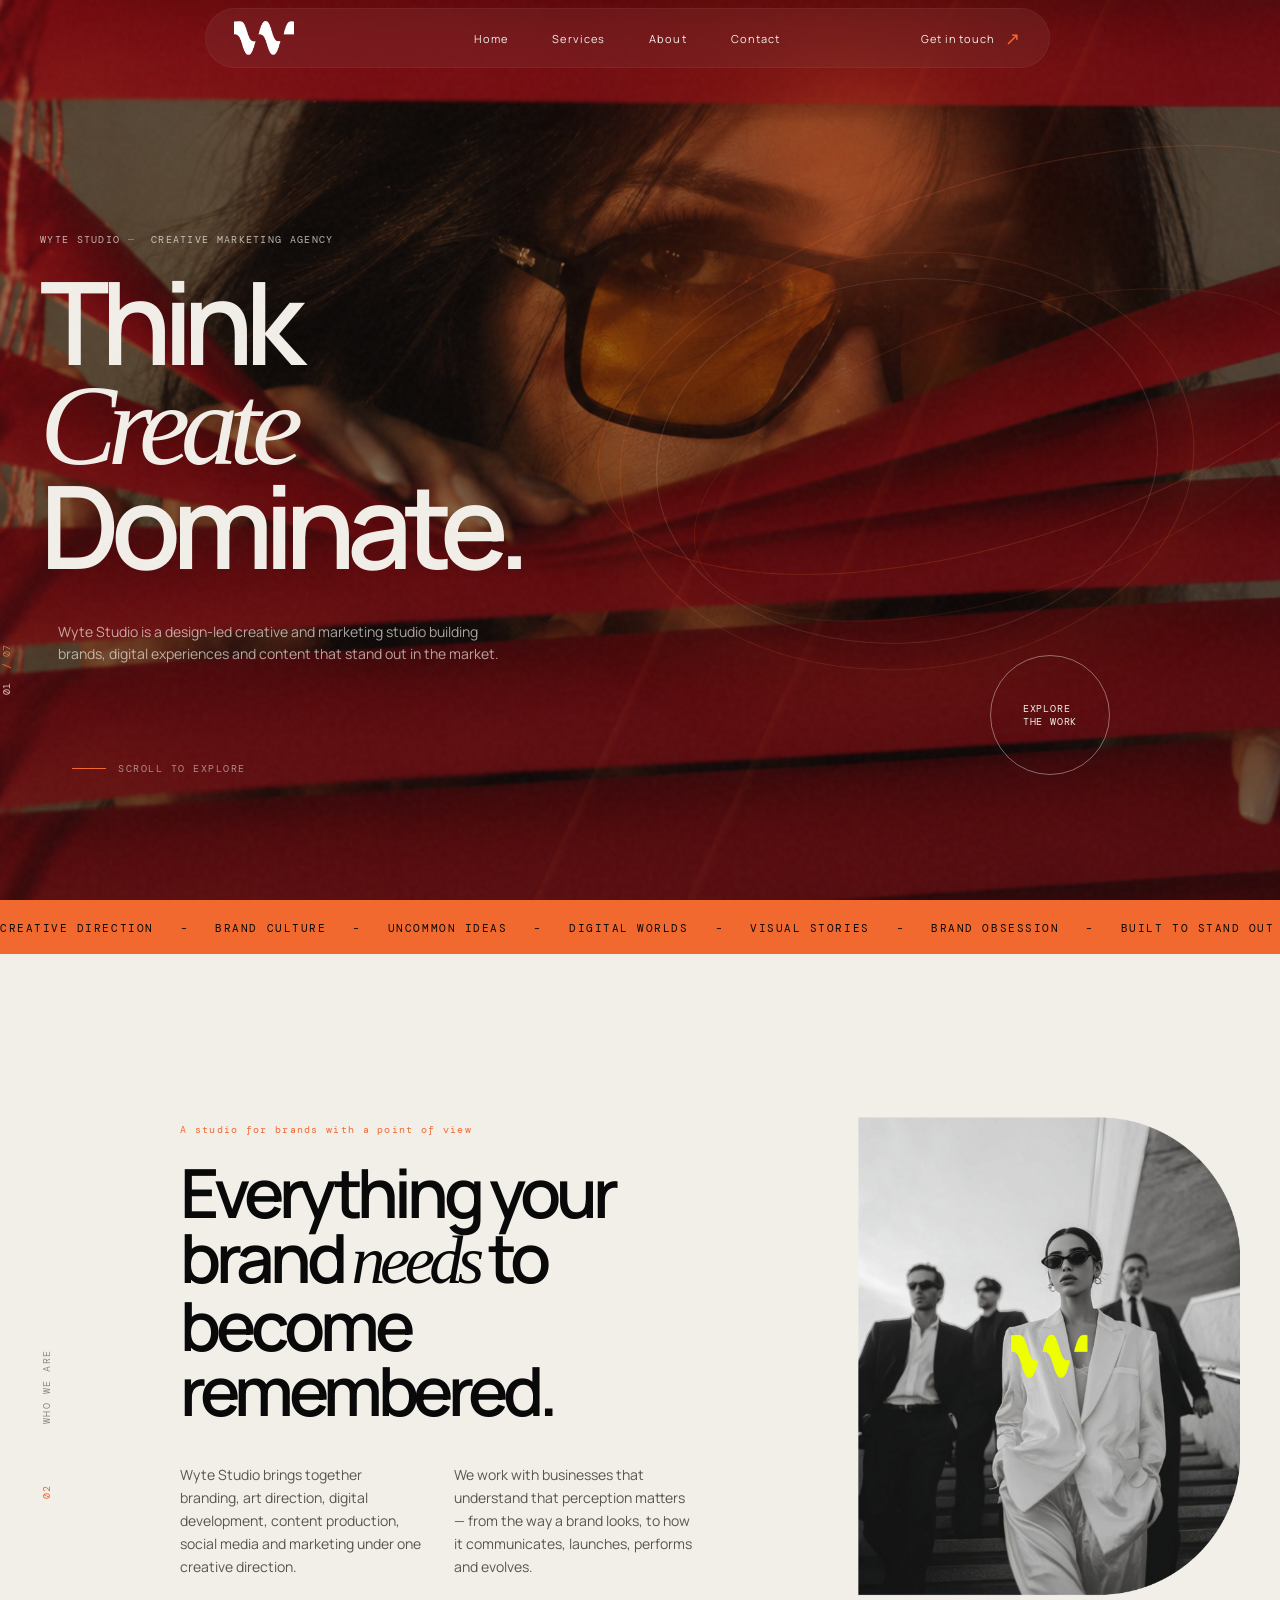
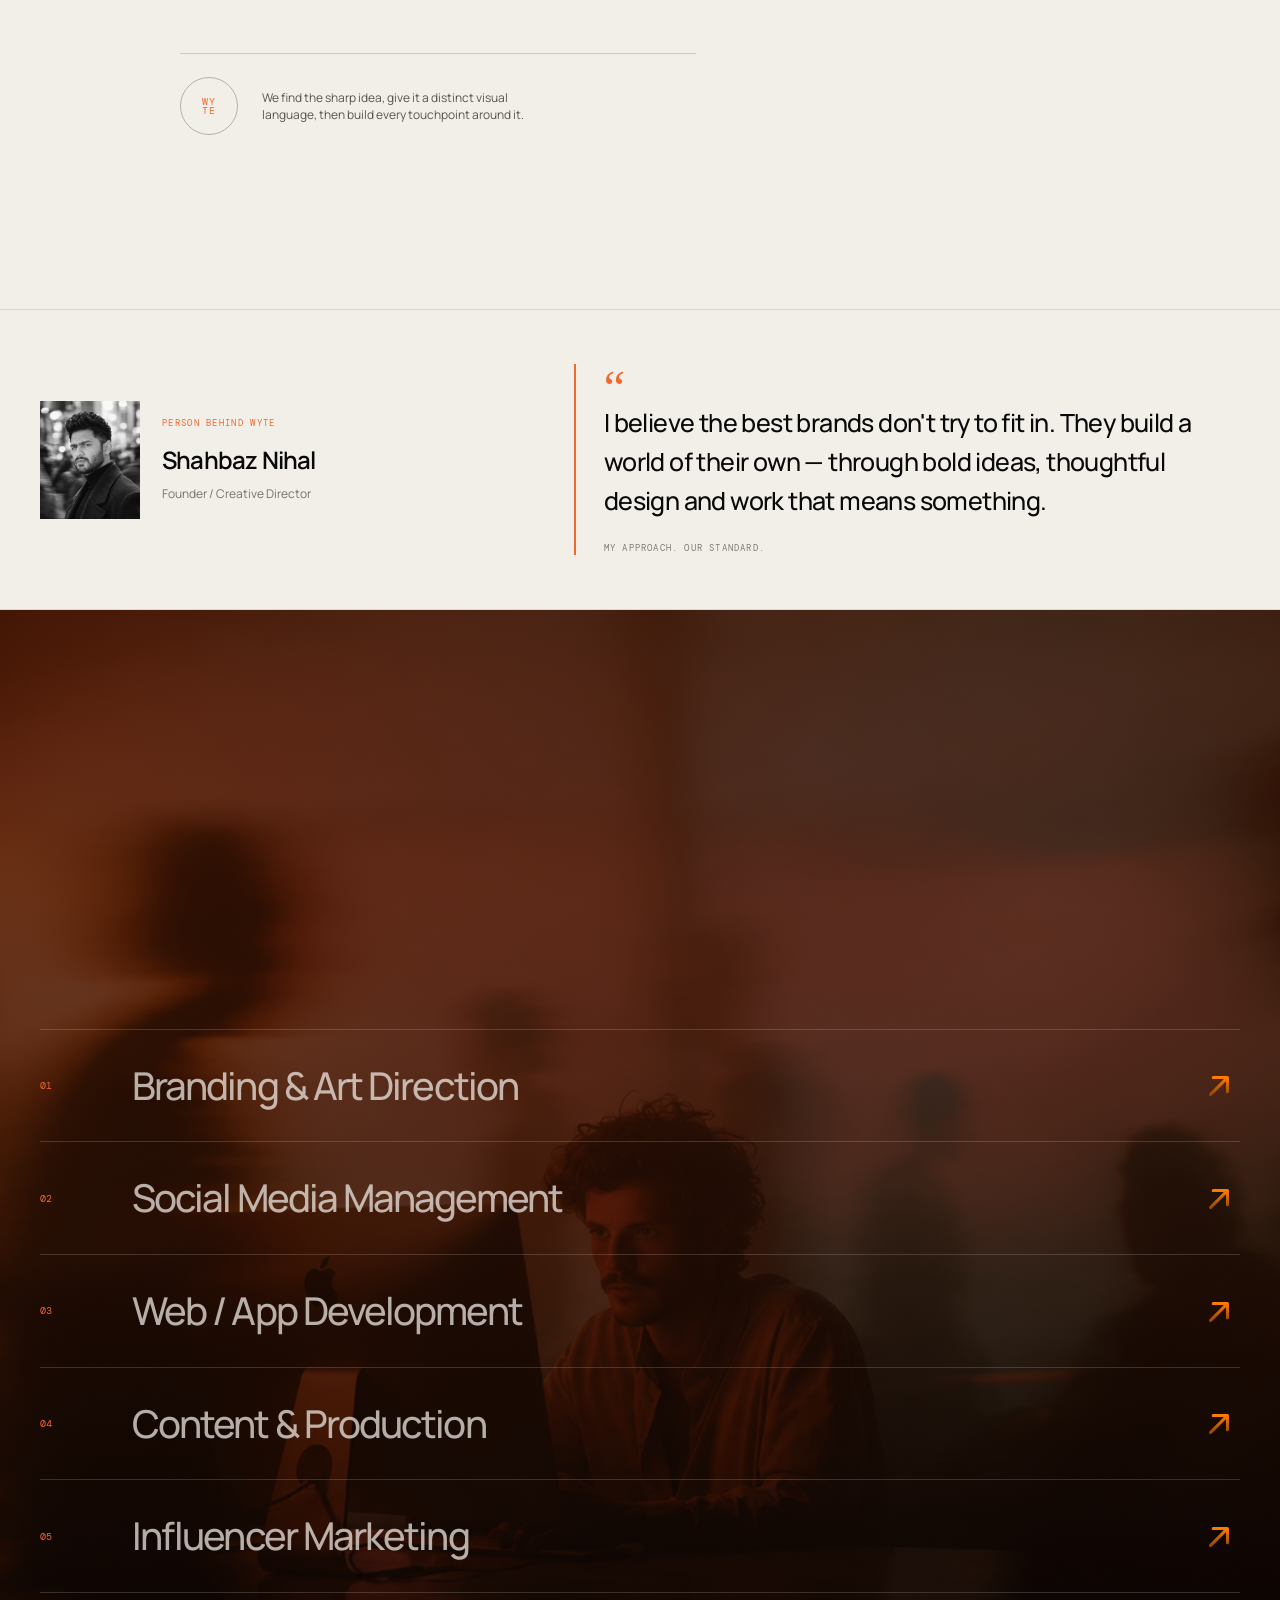
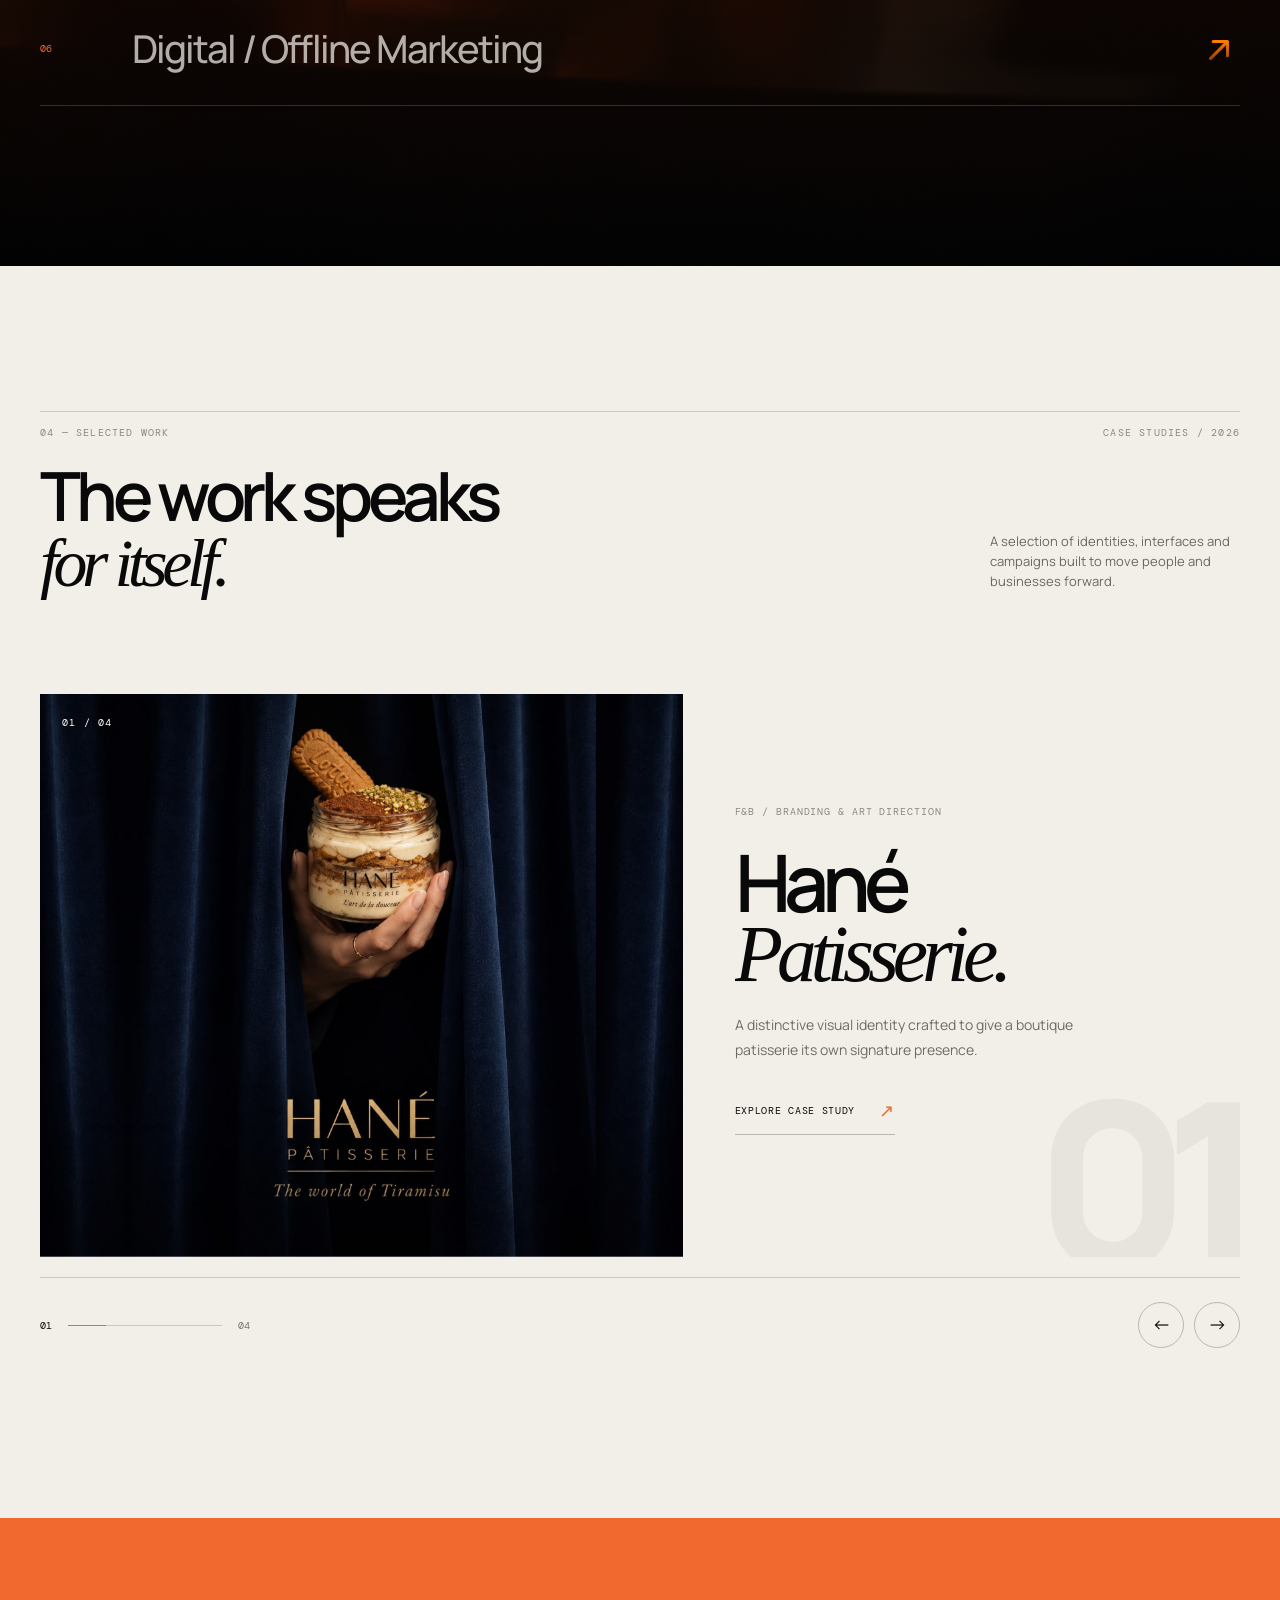
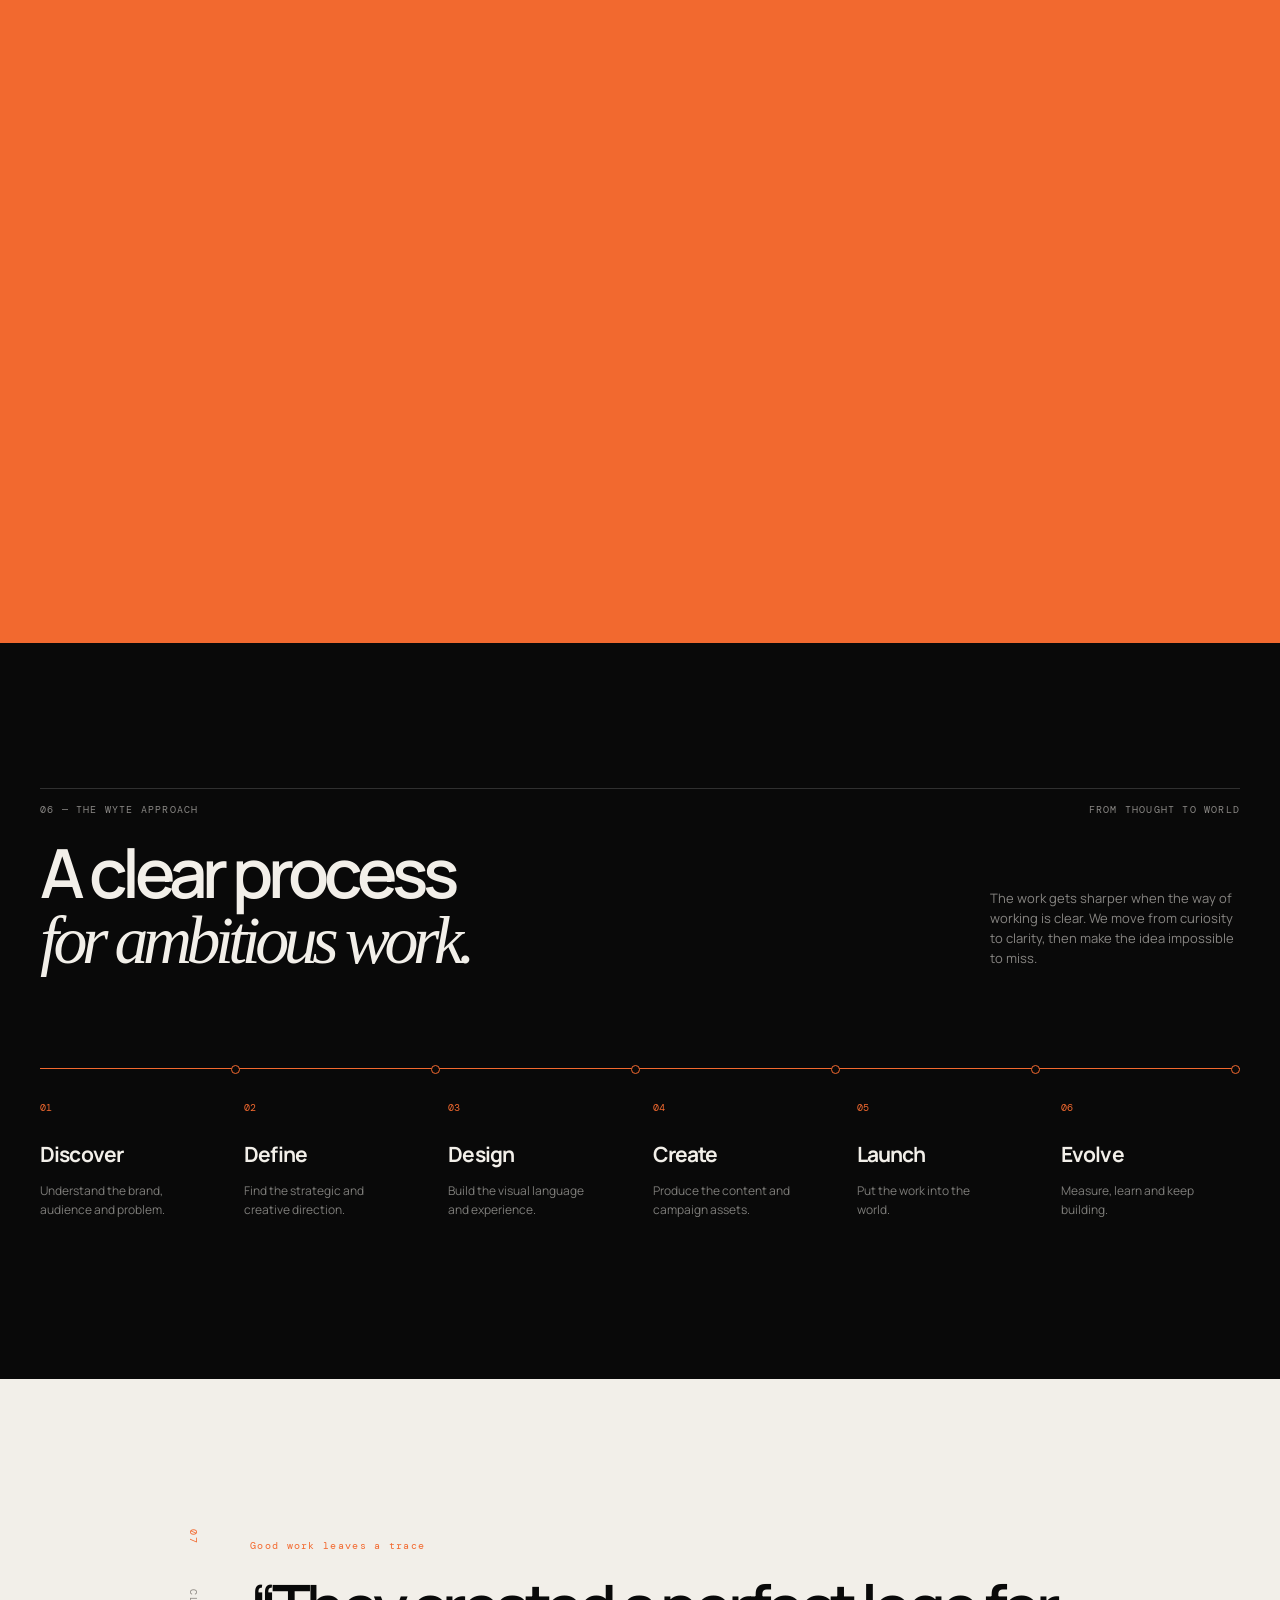
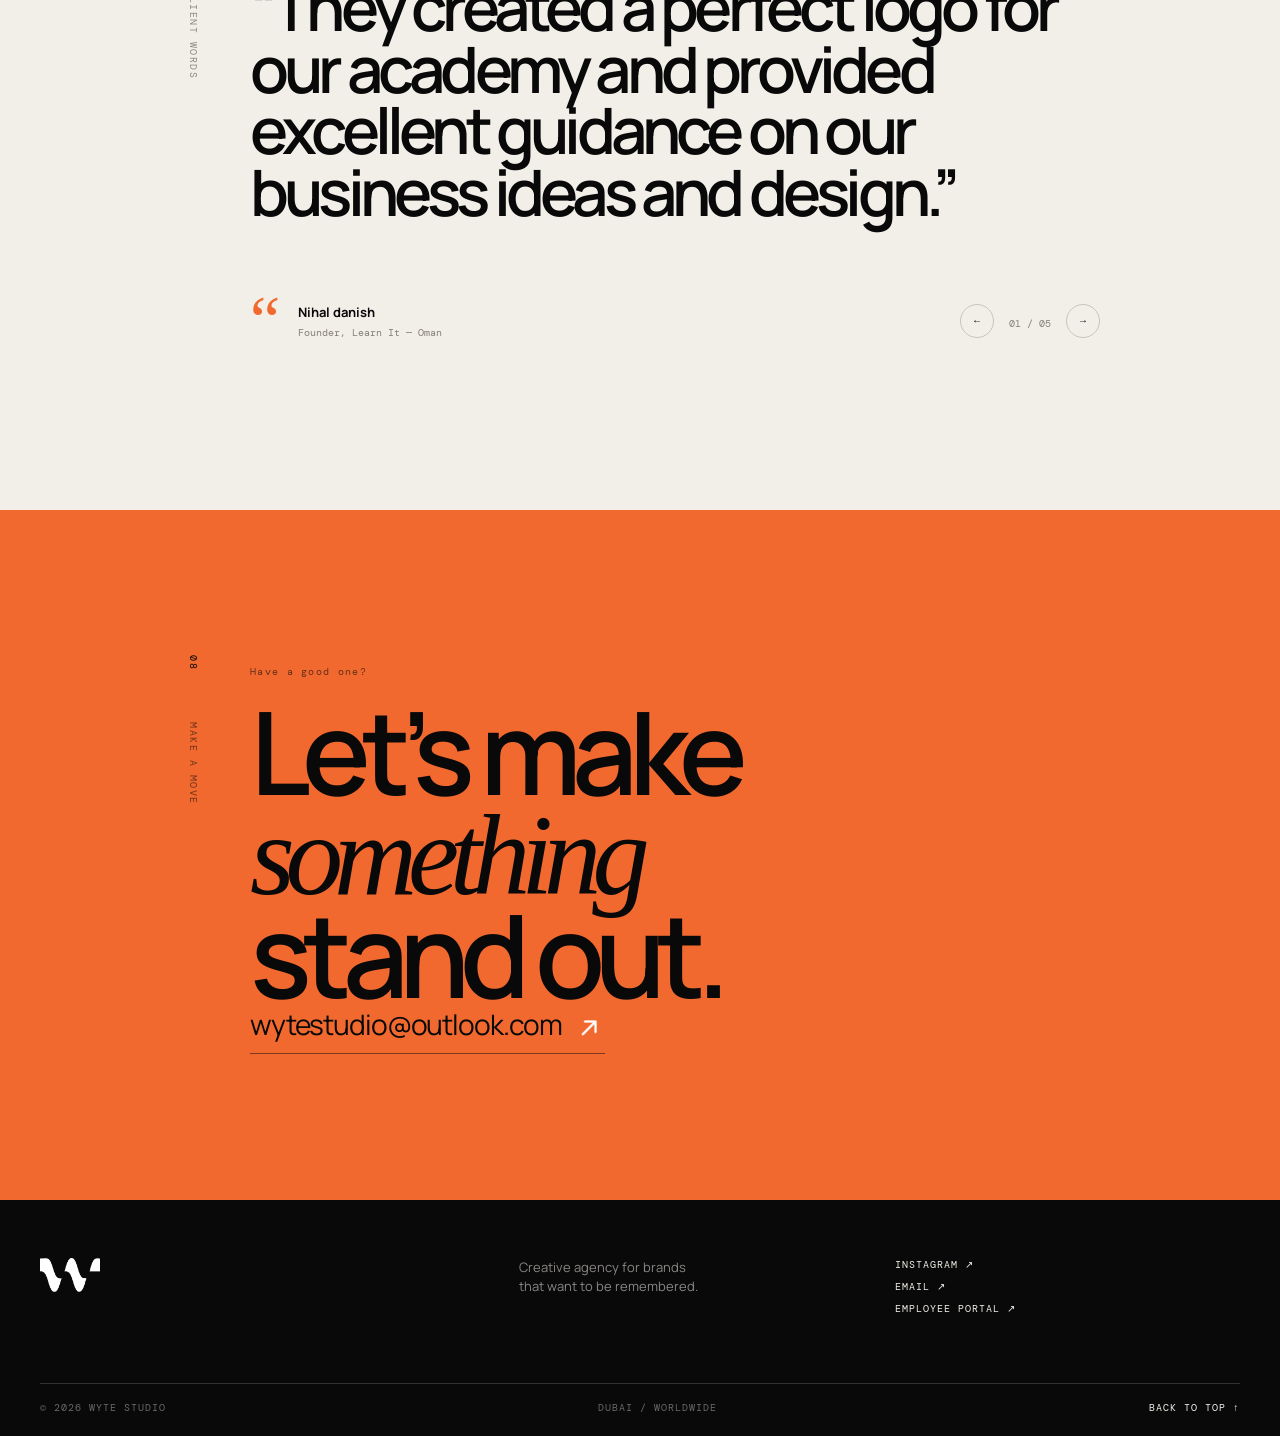
==== commit 76cc43ff: "Update website" ====
--- a/index.html
+++ b/index.html
@@ -85,20 +85,20 @@
 
       <div class="marquee-band" aria-label="Wyte Studio services">
         <div class="marquee-track">
-  <span>CREATIVE DIRECTION</span><b>✳</b>
-  <span>BRAND CULTURE</span><b>✳</b>
-  <span>UNCOMMON IDEAS</span><b>✳</b>
-  <span>DIGITAL WORLDS</span><b>✳</b>
-  <span>VISUAL STORIES</span><b>✳</b>
-  <span>BRAND OBSESSION</span><b>✳</b>
-  <span>BUILT TO STAND OUT</span><b>✳</b>
-  <span>CREATIVE DIRECTION</span><b>✳</b>
-  <span>BRAND CULTURE</span><b>✳</b>
-  <span>UNCOMMON IDEAS</span><b>✳</b>
-  <span>DIGITAL WORLDS</span><b>✳</b>
-  <span>VISUAL STORIES</span><b>✳</b>
-  <span>BRAND OBSESSION</span><b>✳</b>
-  <span>BUILT TO STAND OUT</span><b>✳</b>
+  <span>CREATIVE DIRECTION</span><b>-</b>
+  <span>BRAND CULTURE</span><b>-</b>
+  <span>UNCOMMON IDEAS</span><b>-</b>
+  <span>DIGITAL WORLDS</span><b>-</b>
+  <span>VISUAL STORIES</span><b>-</b>
+  <span>BRAND OBSESSION</span><b>-</b>
+  <span>BUILT TO STAND OUT</span><b>-</b>
+  <span>CREATIVE DIRECTION</span><b>-</b>
+  <span>BRAND CULTURE</span><b>-</b>
+  <span>UNCOMMON IDEAS</span><b>-</b>
+  <span>DIGITAL WORLDS</span><b>-</b>
+  <span>VISUAL STORIES</span><b>-</b>
+  <span>BRAND OBSESSION</span><b>-</b>
+  <span>BUILT TO STAND OUT</span><b>-</b>
 </div>
       </div>
 
@@ -119,7 +119,7 @@
           </div>
           <div class="about-art reveal reveal-delay-2" aria-label="Wyte Studio visual">
   <img
-    src="assets/images/wyte.png"
+    src="assets/images/wyte1.png"
     alt="Wyte Studio creative visual"
     class="about-wyte-image"
   />
@@ -142,9 +142,9 @@
       </div>
 
       <div class="founder-details">
-        <span class="founder-label">THE PERSON BEHIND THE WORK</span>
+        <span class="founder-label">PERSON BEHIND WYTE</span>
         <h3>Shahbaz Nihal</h3>
-        <p>Founder &amp; Creative Director</p>
+        <p>Founder / Creative Director</p>
       </div>
     </div>
 
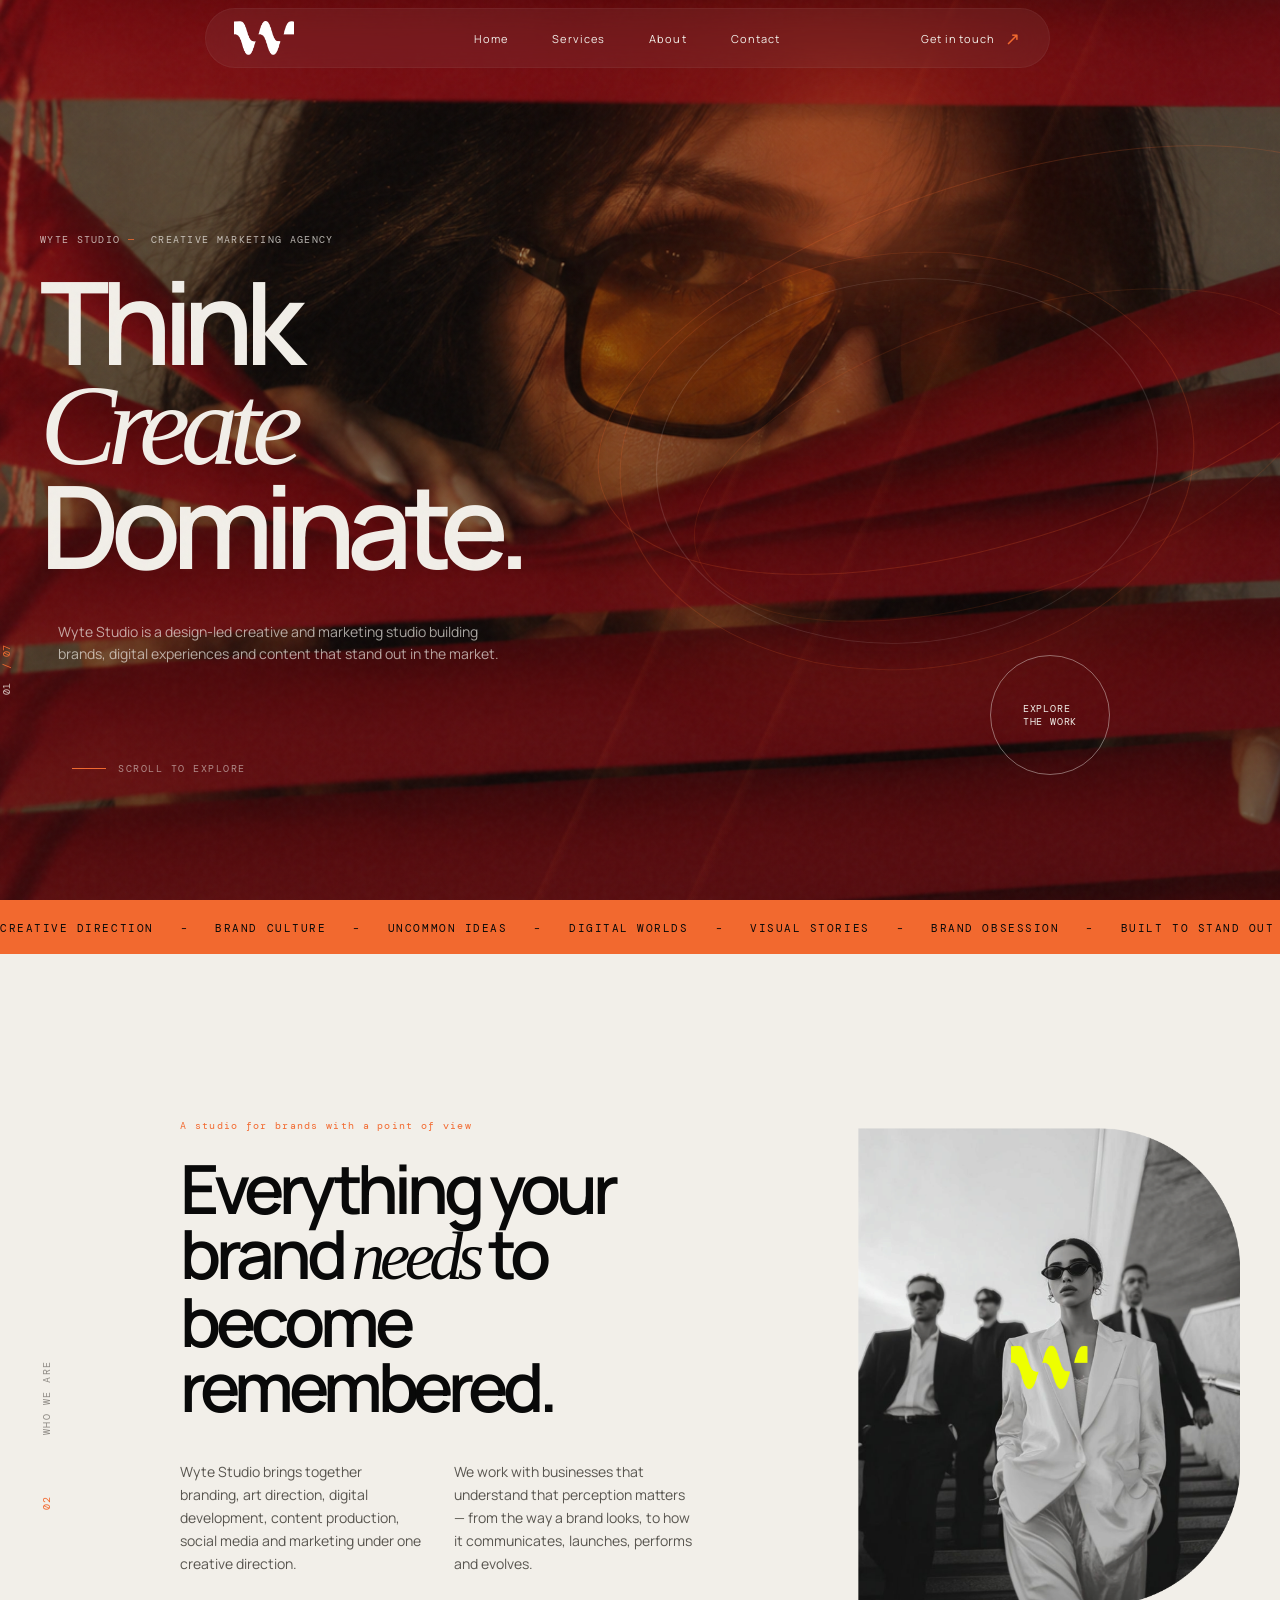
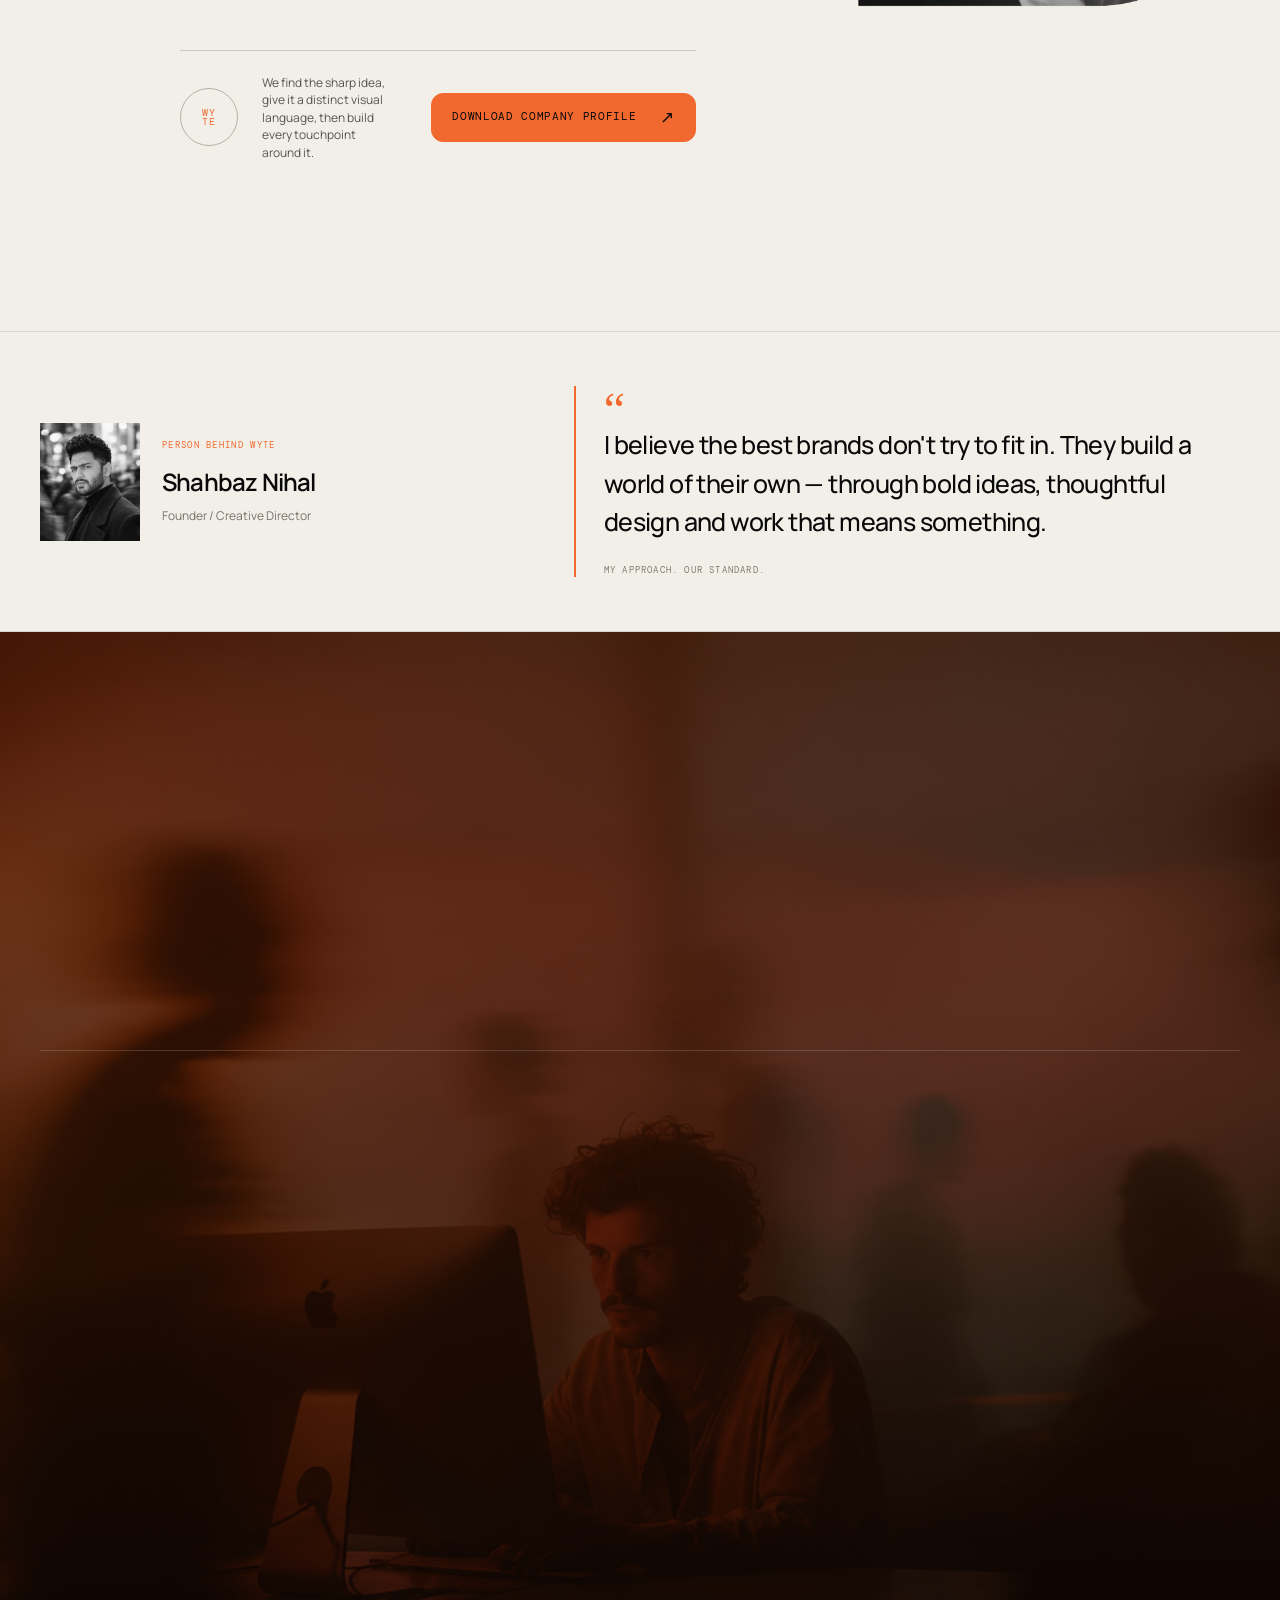
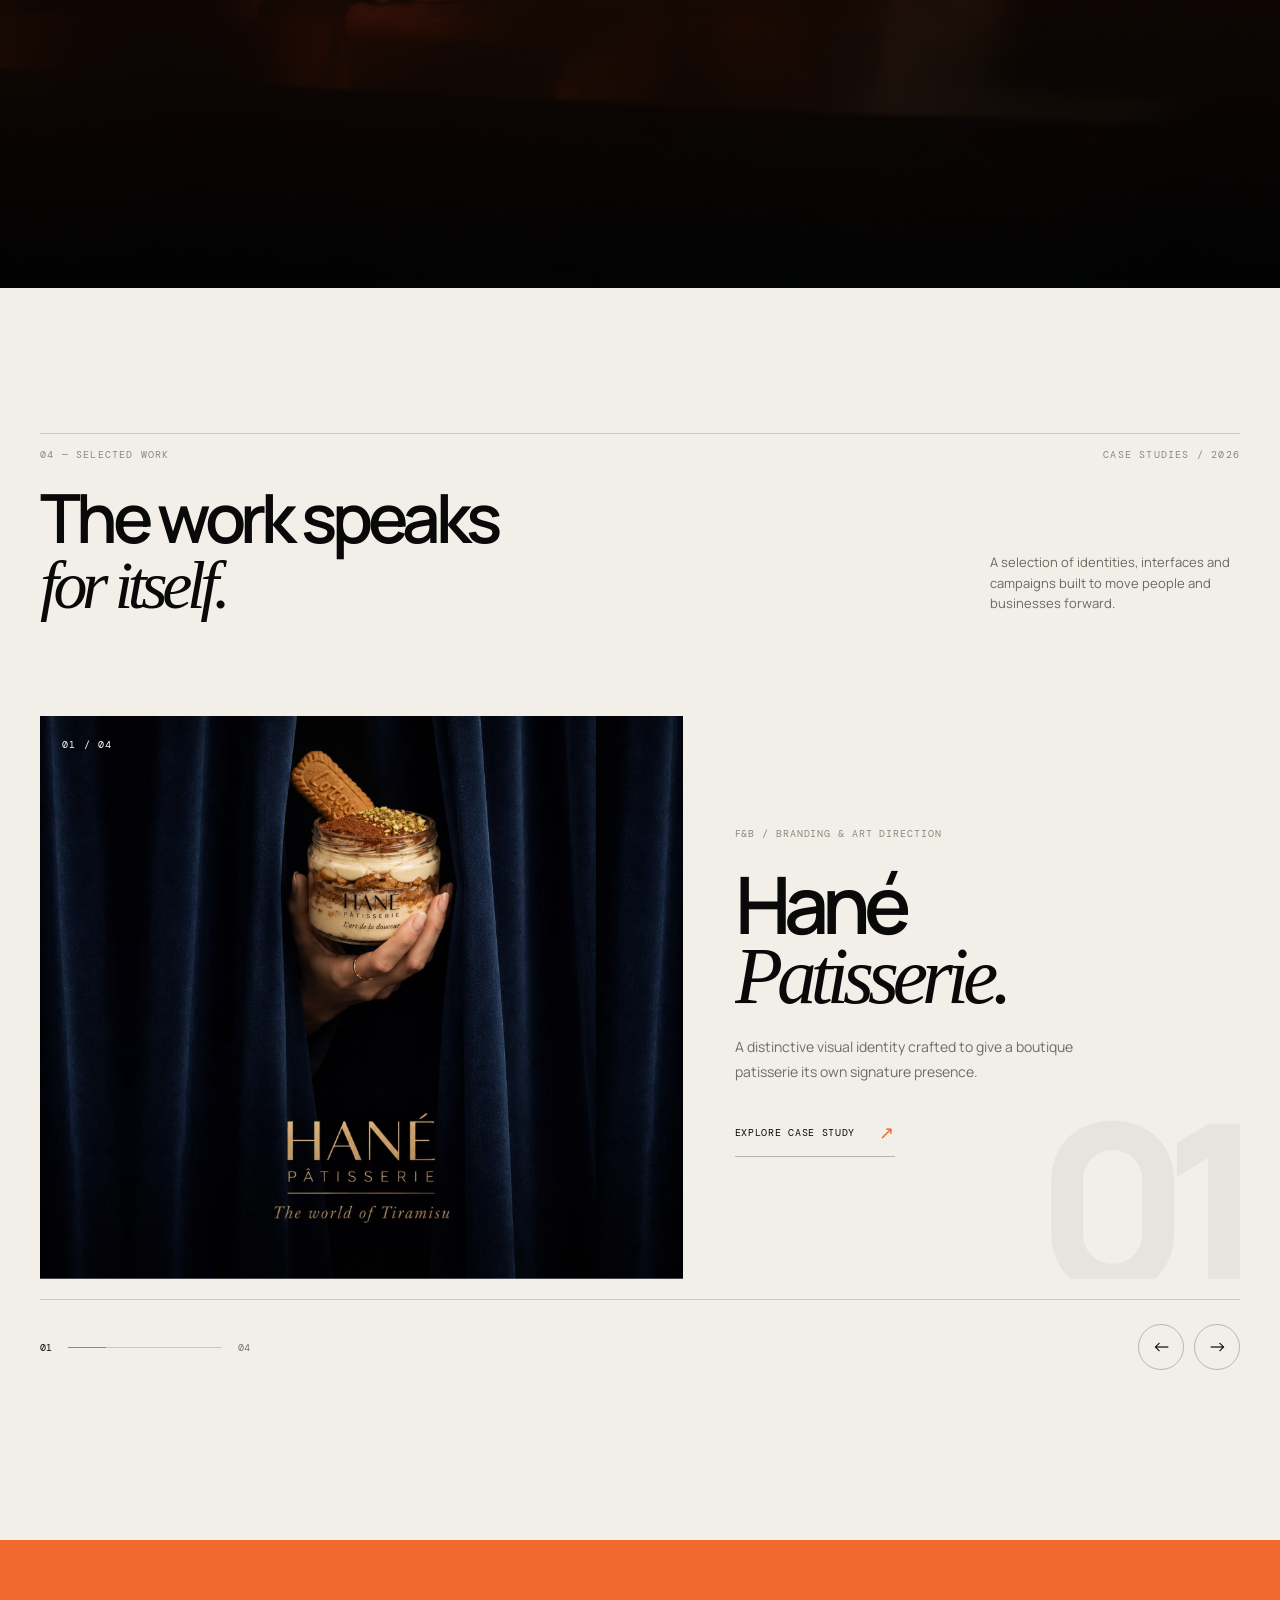
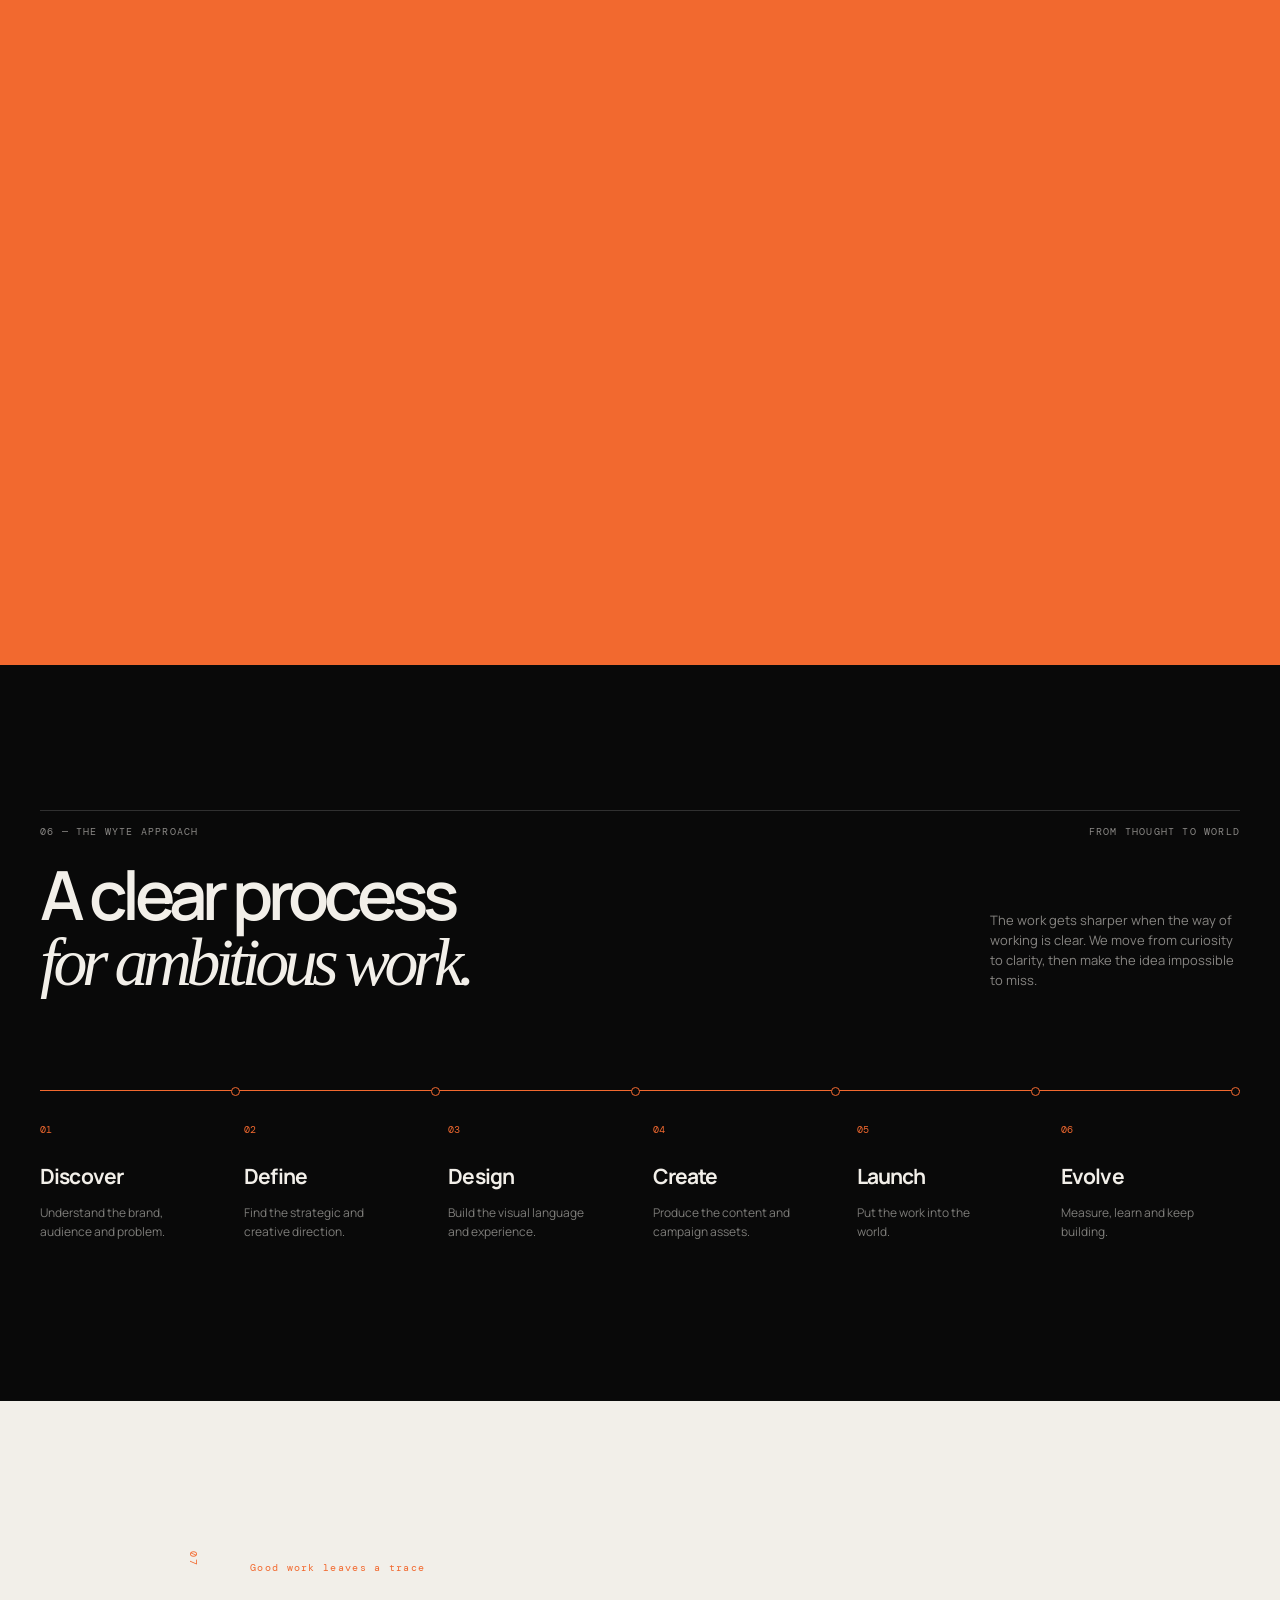
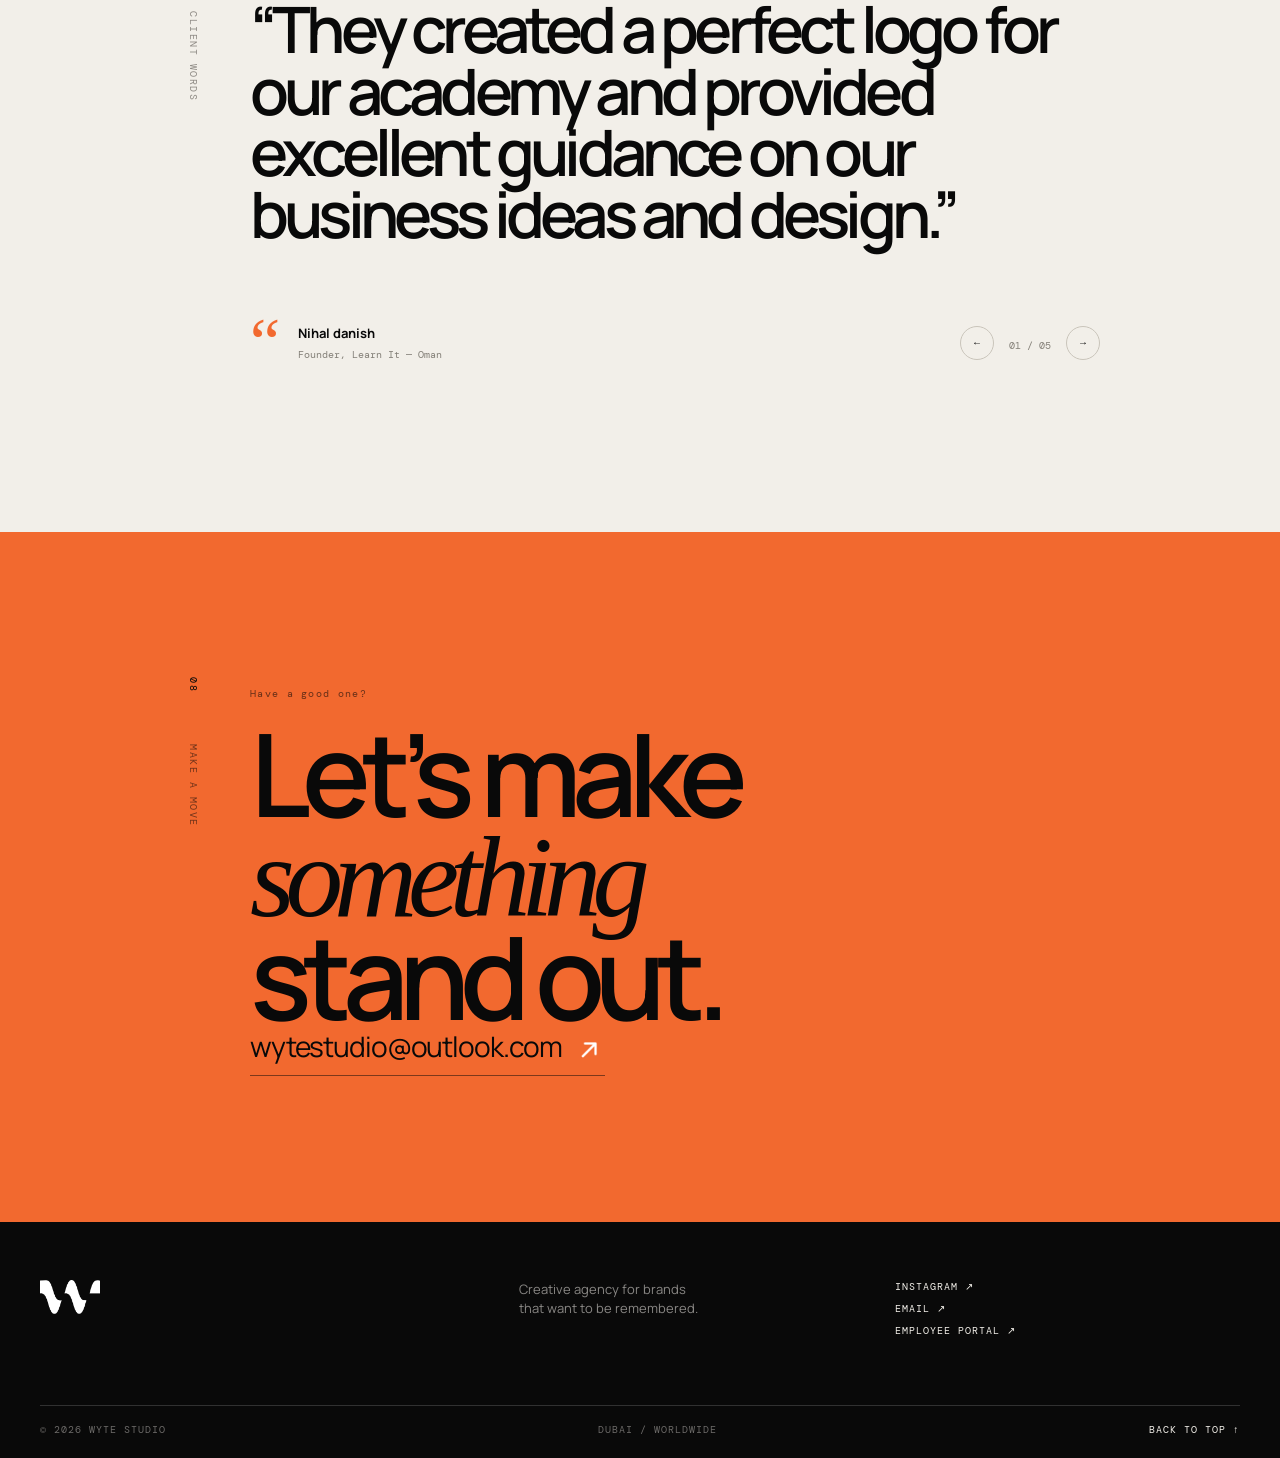
==== commit 691ab64d: "Update website" ====
--- a/index.html
+++ b/index.html
@@ -112,10 +112,23 @@
               <p>Wyte Studio brings together branding, art direction, digital development, content production, social media and marketing under one creative direction.</p>
               <p>We work with businesses that understand that perception matters — from the way a brand looks, to how it communicates, launches, performs and evolves.</p>
             </div>
-            <div class="about-footer reveal reveal-delay-3">
-              <span class="outline-stamp">WY<br />TE</span>
-              <p>We find the sharp idea, give it a distinct visual language, then build every touchpoint around it.</p>
-            </div>
+            
+<div class="about-footer reveal reveal-delay-3">
+  <div class="about-footer-copy">
+    <span class="outline-stamp">WY<br />TE</span>
+    <p>We find the sharp idea, give it a distinct visual language, then build every touchpoint around it.</p>
+  </div>
+
+  <a
+    class="about-download-btn"
+    href="assets/documents/wyte-studio-company-profile.pdf"
+    download="Wyte-Studio-Company-Profile.pdf"
+  >
+    <span>Download Company Profile</span>
+    <span class="about-download-icon">↗</span>
+  </a>
+</div>
+
           </div>
           <div class="about-art reveal reveal-delay-2" aria-label="Wyte Studio visual">
   <img
@@ -126,6 +139,7 @@
 </div>
         </div>
       </section>
+      
       
 <!-- FOUNDER'S NOTE -->
 <section class="founder-note section-light" aria-label="A note from the founder">
--- a/css/style.css
+++ b/css/style.css
@@ -1318,3 +1318,64 @@
   }
 }
 
+.about-footer {
+  display: flex;
+  align-items: center;
+  justify-content: space-between;
+  gap: 40px;
+  width: 100%;
+}
+
+.about-footer-copy {
+  display: flex;
+  align-items: center;
+  gap: 24px;
+  flex: 1;
+  min-width: 0;
+}
+
+.about-download-btn {
+  display: inline-flex;
+  align-items: center;
+  justify-content: space-between;
+  gap: 24px;
+  margin-left: auto;
+  flex-shrink: 0;
+  white-space: nowrap;
+  padding: 15px 20px;
+  border-radius: 12px;
+  background: var(--warm, #f2692f);
+  color: var(--ink, #090909);
+  border: 1px solid var(--warm, #f2692f);
+  font-family: var(--mono, monospace);
+  font-size: 11px;
+  letter-spacing: 0.06em;
+  text-transform: uppercase;
+  text-decoration: none;
+  transition: all 0.25s ease;
+}
+
+.about-download-btn:hover {
+  background: transparent;
+  color: var(--ink, #090909);
+  transform: translateY(-2px);
+}
+
+.about-download-icon {
+  font-size: 17px;
+  line-height: 1;
+}
+
+@media (max-width: 768px) {
+  .about-footer {
+    align-items: flex-start;
+    flex-direction: column;
+    gap: 24px;
+  }
+
+  .about-download-btn {
+    margin-left: 0;
+  }
+}
+
+
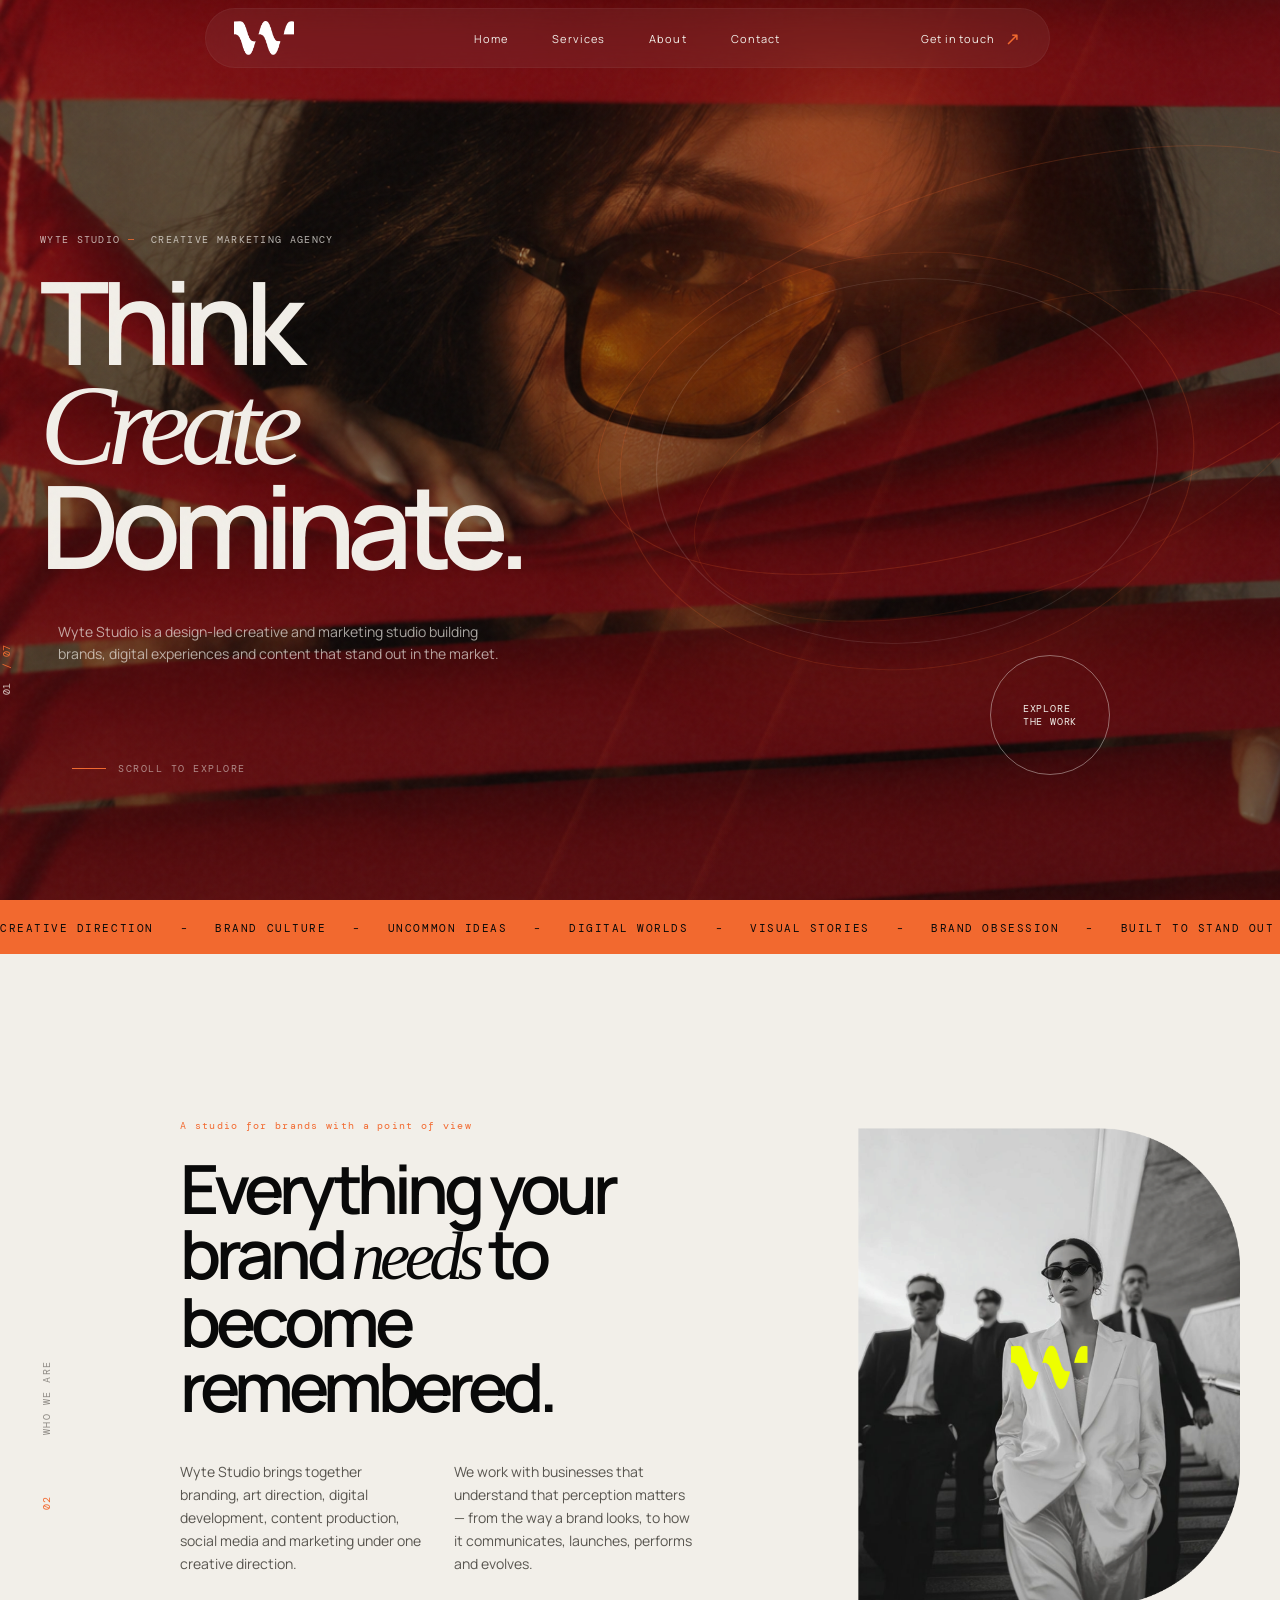
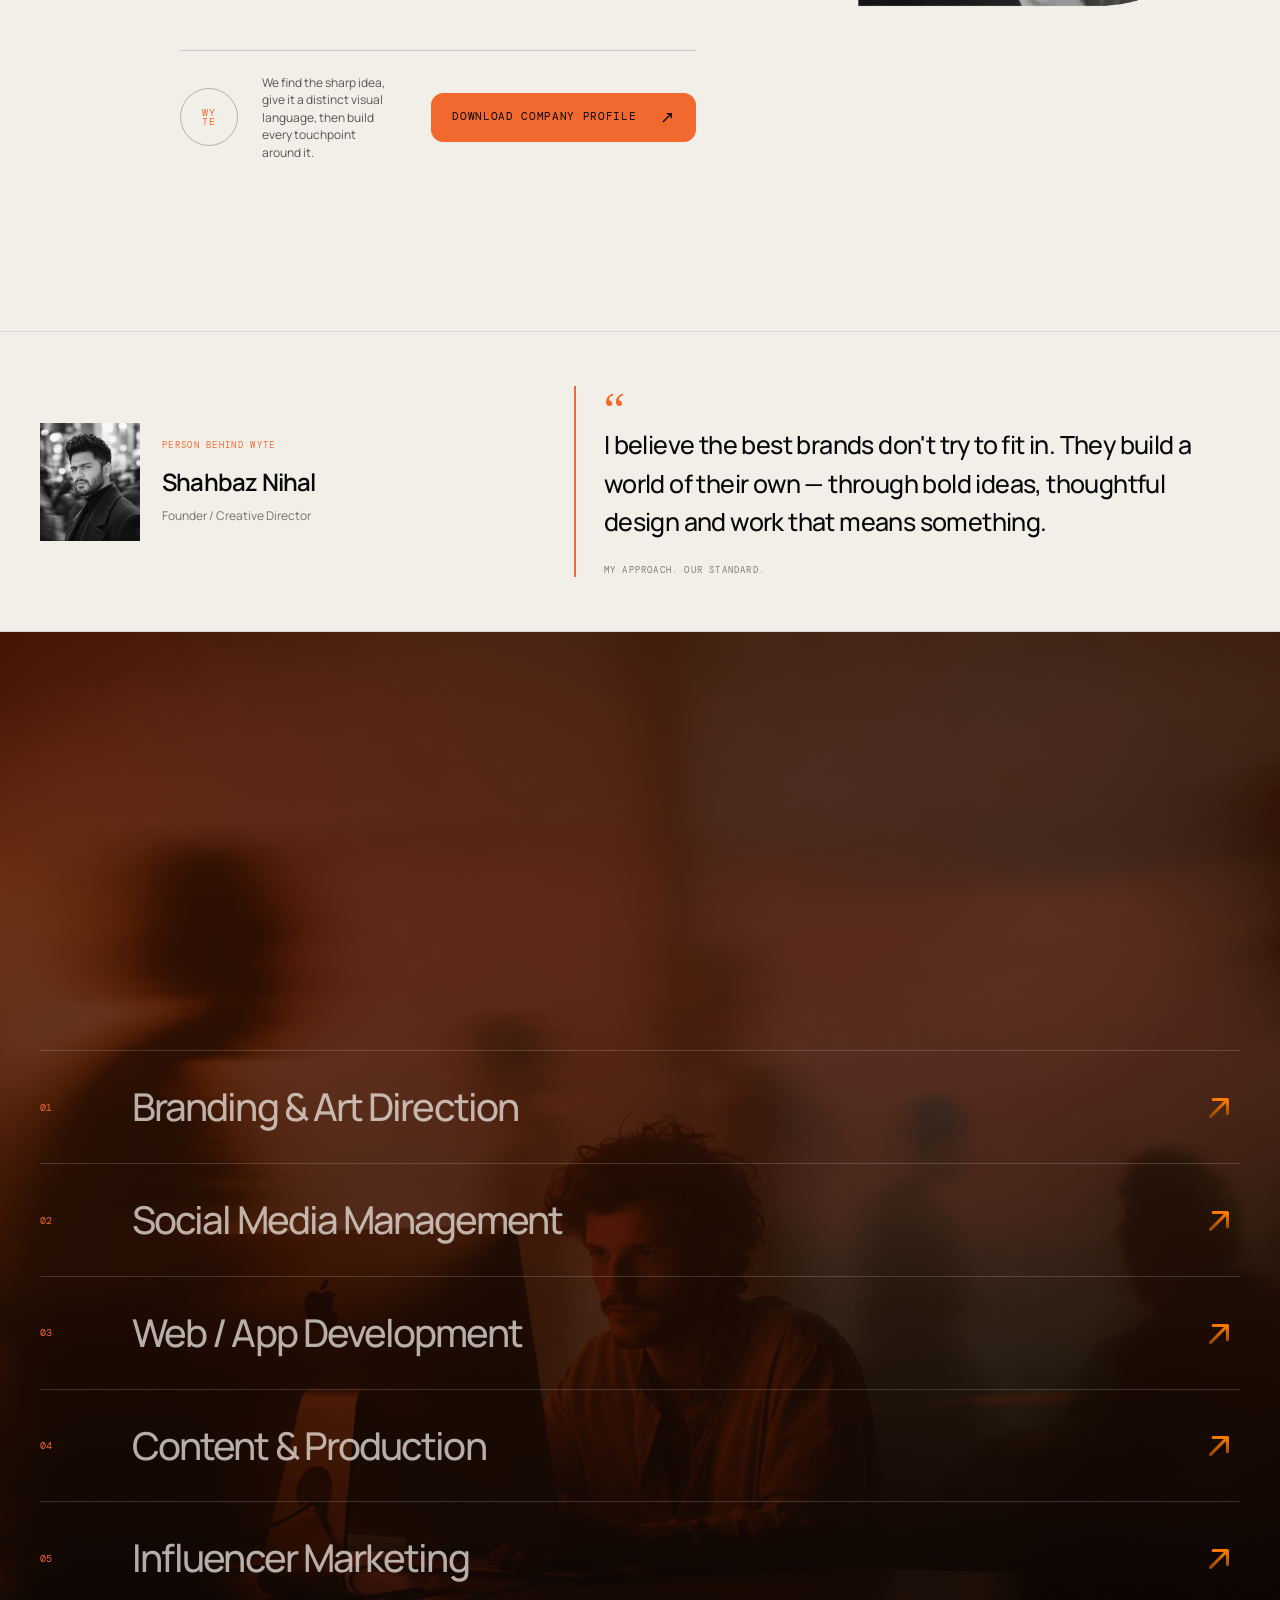
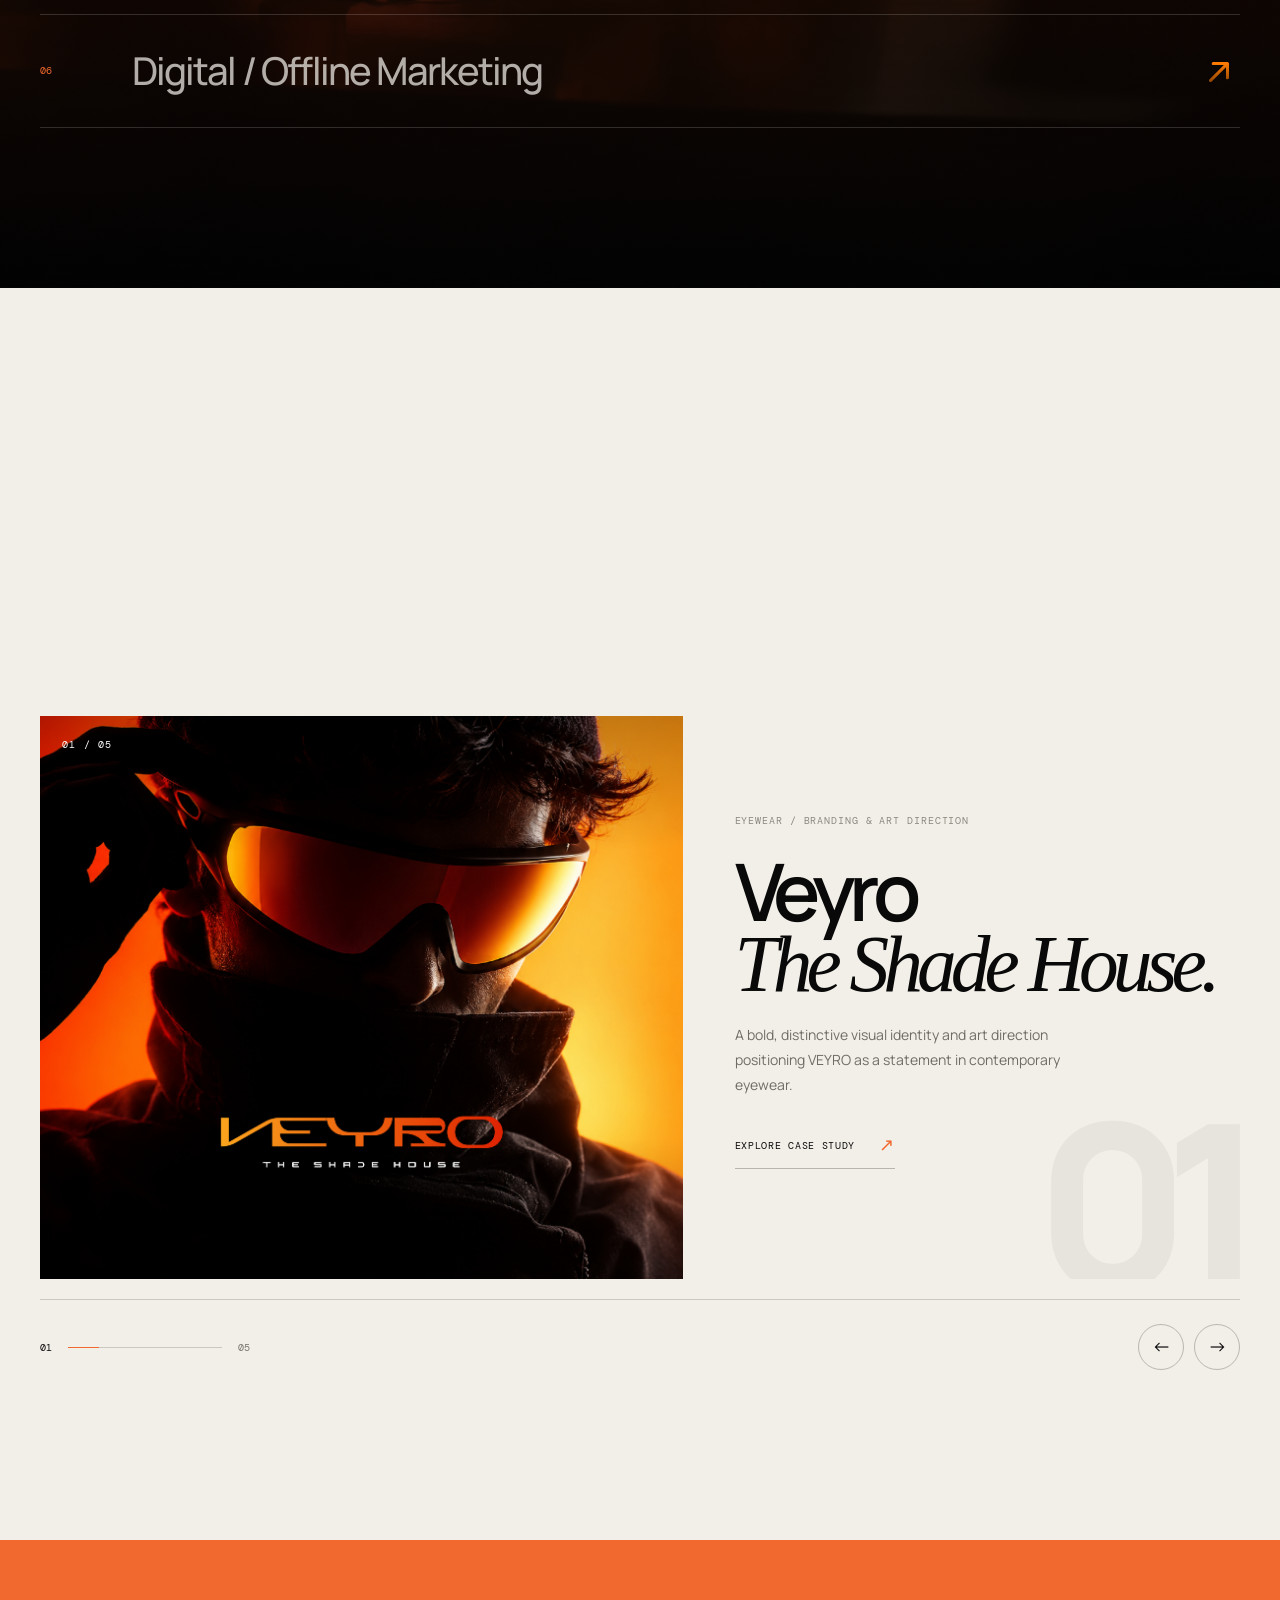
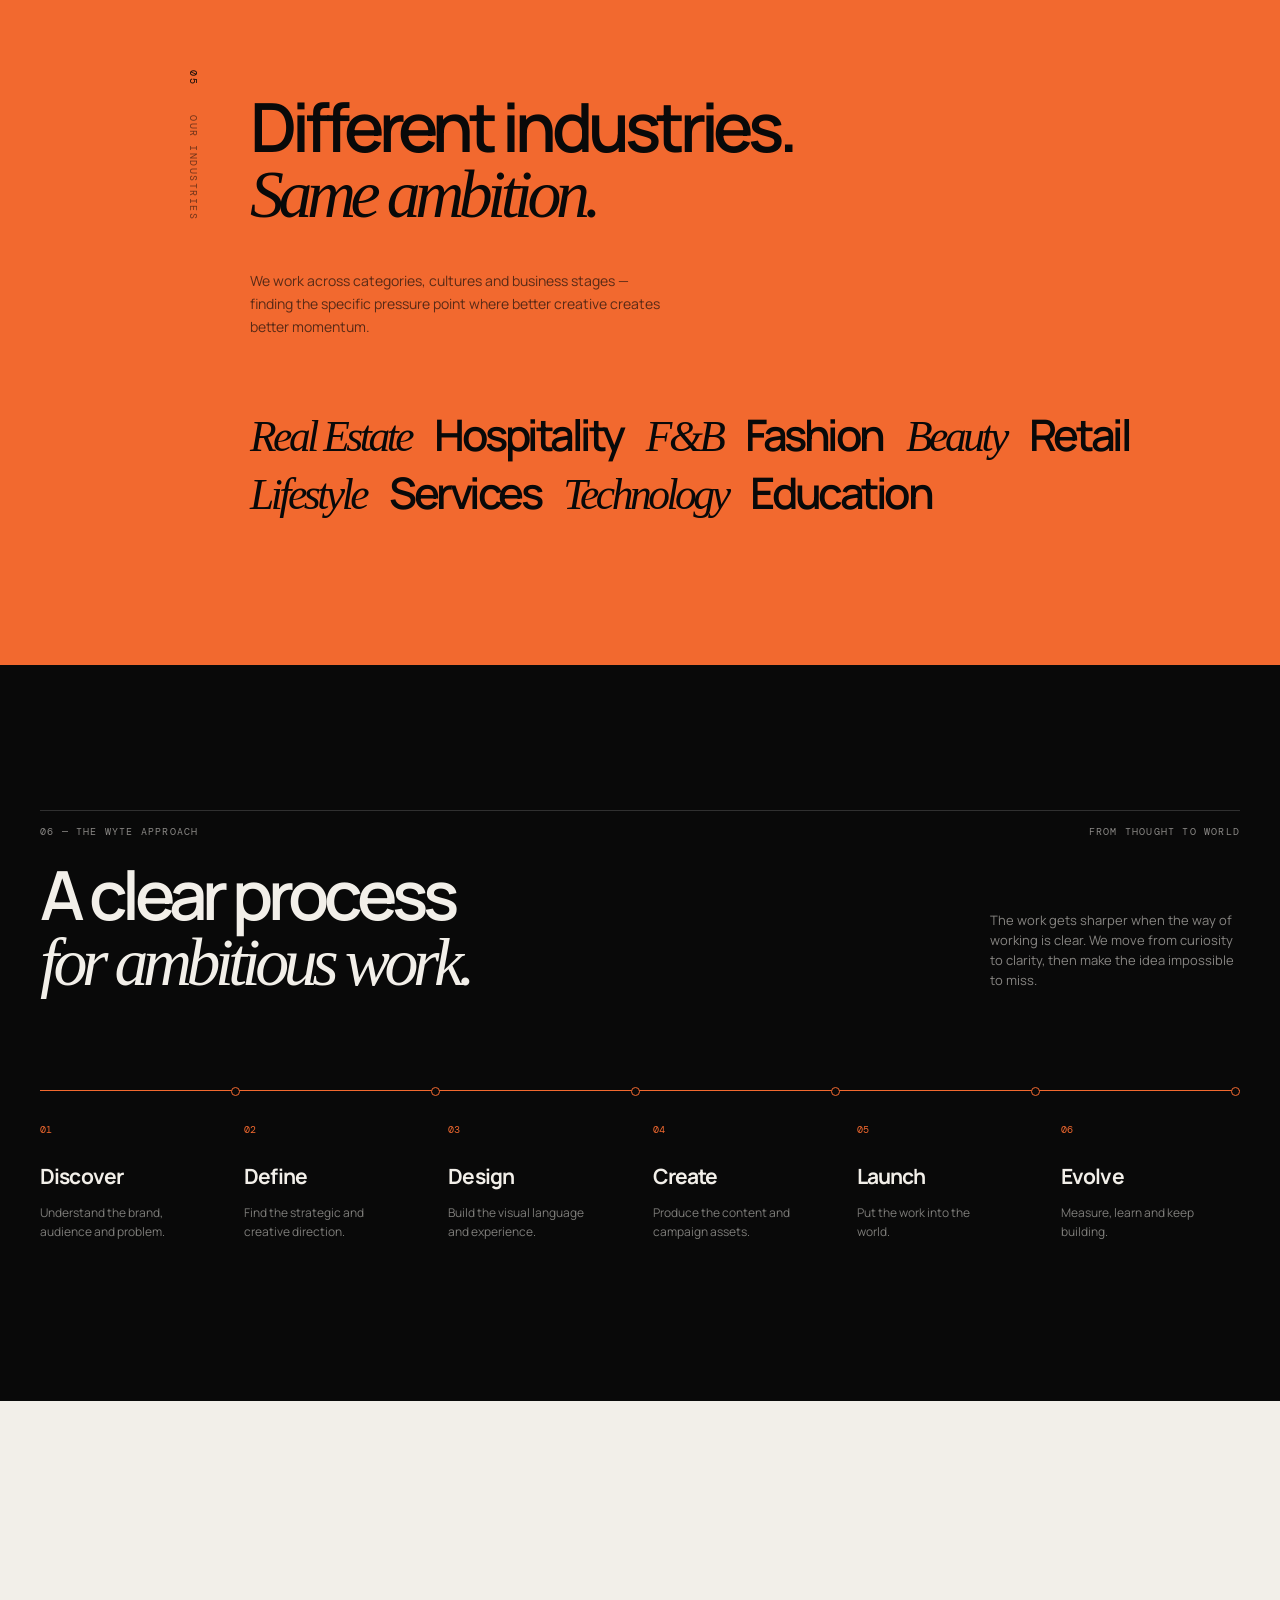
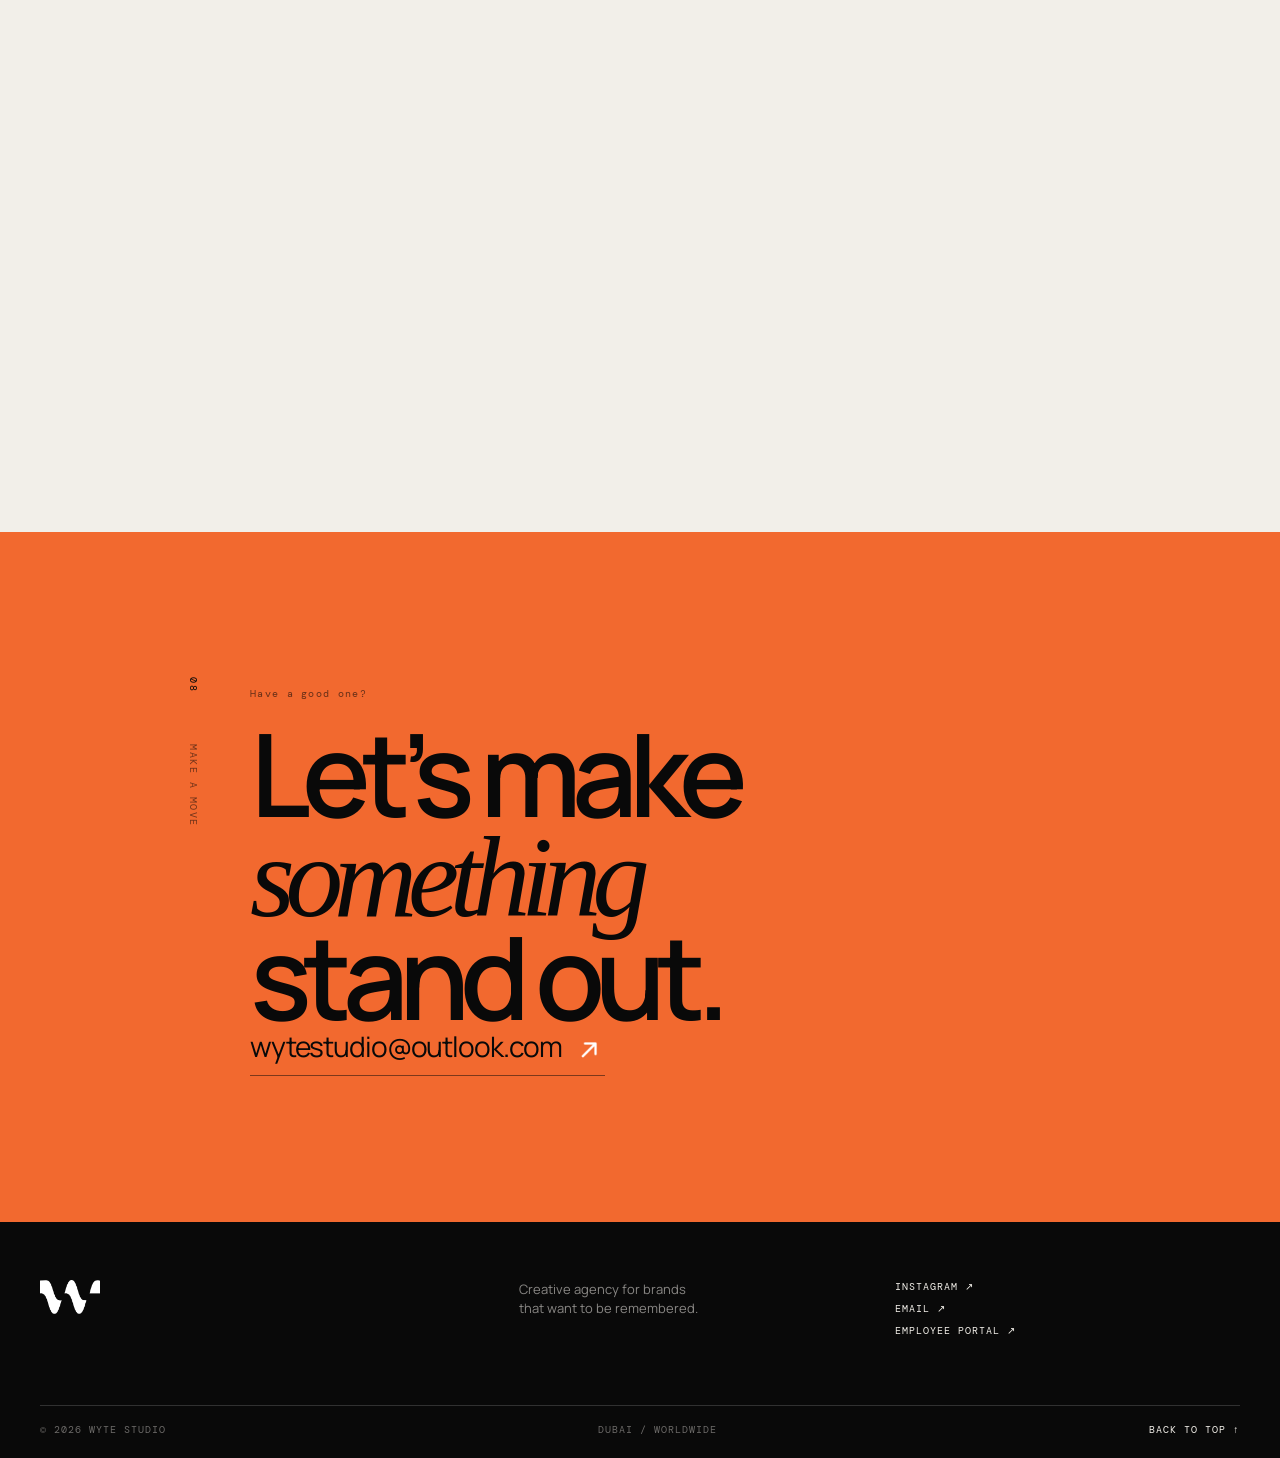
==== commit 8bf51fa2: "Update website" ====
--- a/index.html
+++ b/index.html
@@ -227,7 +227,7 @@
 
       <section class="work section-light" id="work" aria-labelledby="work-title">
         <div class="container">
-          <div class="section-topline reveal"><span>04 — Selected work</span><span>Case studies / 2026</span></div>
+          <div class="section-topline reveal"><span>05 — Selected work</span><span>Case studies / 2026</span></div>
           <div class="work-intro">
             <h2 id="work-title" class="heading-xl reveal">The work speaks<br /><em>for itself.</em></h2>
             <p class="section-note reveal reveal-delay-1">A selection of identities, interfaces and campaigns built to move people and businesses forward.</p>
@@ -236,63 +236,78 @@
 <div class="case-slider" data-case-slider>
   <div class="case-slider-track" data-case-track>
 
-    <!-- 01 — HANE PATISSERIE -->
+    <!-- 01 — VEYRO - THE SHADE HOUSE -->
+    <article class="stack-card is-active" data-case="veyro" role="button" tabindex="0" aria-label="Open Veyro - The Shade House case study">
+      <div class="stack-image">
+        <img src="assets/images/vtsh.jpg" alt="Hané Patisserie branding and creative direction" loading="eager" />
+        <span class="stack-image-index">01 / 05</span>
+      </div>
+      <div class="stack-info">
+        <span class="stack-category">EYEWEAR / Branding &amp; Art Direction</span>
+        <h3>Veyro<br /><em>The Shade House.</em></h3>
+        <p>A bold, distinctive visual identity and art direction positioning VEYRO as a statement in contemporary eyewear.</p>
+        <span class="stack-view">Explore case study <b>↗</b></span>
+        <span class="stack-project-number">01</span>
+      </div>
+    </article>
+
+    <!-- 02 — HANE PATISSERIE -->
     <article class="stack-card is-active" data-case="hane" role="button" tabindex="0" aria-label="Open Hane Patisserie case study">
       <div class="stack-image">
         <img src="assets/images/hane.jpg" alt="Hané Patisserie branding and creative direction" loading="eager" />
-        <span class="stack-image-index">01 / 04</span>
+        <span class="stack-image-index">02 / 05</span>
       </div>
       <div class="stack-info">
         <span class="stack-category">F&B / Branding &amp; Art Direction</span>
         <h3>Hané<br /><em>Patisserie.</em></h3>
         <p>A distinctive visual identity crafted to give a boutique patisserie its own signature presence.</p>
         <span class="stack-view">Explore case study <b>↗</b></span>
-        <span class="stack-project-number">01</span>
+        <span class="stack-project-number">02</span>
       </div>
     </article>
 
-    <!-- 02 — LEARNIT -->
+    <!-- 03 — LEARNIT -->
     <article class="stack-card" data-case="learnit" role="button" tabindex="0" aria-label="Open Learnit case study">
       <div class="stack-image">
         <img src="assets/images/li.jpg" alt="Learnit education branding and logo design" loading="lazy" />
-        <span class="stack-image-index">02 / 04</span>
+        <span class="stack-image-index">03 / 05</span>
       </div>
       <div class="stack-info">
         <span class="stack-category">Education / Logo Design &amp; Branding</span>
         <h3>Learn<br /><em>it.</em></h3>
         <p>A clear, contemporary brand identity built to make learning feel accessible and memorable.</p>
         <span class="stack-view">Explore case study <b>↗</b></span>
-        <span class="stack-project-number">02</span>
+        <span class="stack-project-number">03</span>
       </div>
     </article>
 
-    <!-- 03 — TRUETRADER -->
+    <!-- 04 — TRUETRADER -->
     <article class="stack-card" data-case="truetrader" role="button" tabindex="0" aria-label="Open TrueTrader case study">
       <div class="stack-image">
         <img src="assets/images/tt.jpg" alt="TrueTrader trading application UI and UX design" loading="lazy" />
-        <span class="stack-image-index">03 / 04</span>
+        <span class="stack-image-index">04 / 05</span>
       </div>
       <div class="stack-info">
         <span class="stack-category">Trading / Application UI/UX</span>
         <h3>True<br /><em>Trader.</em></h3>
         <p>A digital trading experience shaped around confident visual communication and a modern interface.</p>
         <span class="stack-view">Explore case study <b>↗</b></span>
-        <span class="stack-project-number">03</span>
+        <span class="stack-project-number">04</span>
       </div>
     </article>
 
-    <!-- 04 — DREAM GOLD -->
+    <!-- 05 — DREAM GOLD -->
     <article class="stack-card" data-case="dreamgold" role="button" tabindex="0" aria-label="Open Dream Gold case study">
       <div class="stack-image">
         <img src="assets/images/dg.jpg" alt="Dream Gold sports brand identity and social media creative" loading="lazy" />
-        <span class="stack-image-index">04 / 04</span>
+        <span class="stack-image-index">05 / 05</span>
       </div>
       <div class="stack-info">
         <span class="stack-category">Sporting / Branding &amp; SMM</span>
         <h3>Dream<br /><em>Gold.</em></h3>
         <p>A bold brand direction designed to bring a distinctive identity to the sporting industry.</p>
         <span class="stack-view">Explore case study <b>↗</b></span>
-        <span class="stack-project-number">04</span>
+        <span class="stack-project-number">05</span>
       </div>
     </article>
 
@@ -302,7 +317,7 @@
     <div class="stack-progress">
       <span data-stack-current>01</span>
       <span class="stack-progress-line"><i data-stack-progress></i></span>
-      <span>04</span>
+      <span>05</span>
     </div>
     <div class="stack-buttons">
       <button type="button" data-stack-prev aria-label="Previous project">←</button>
